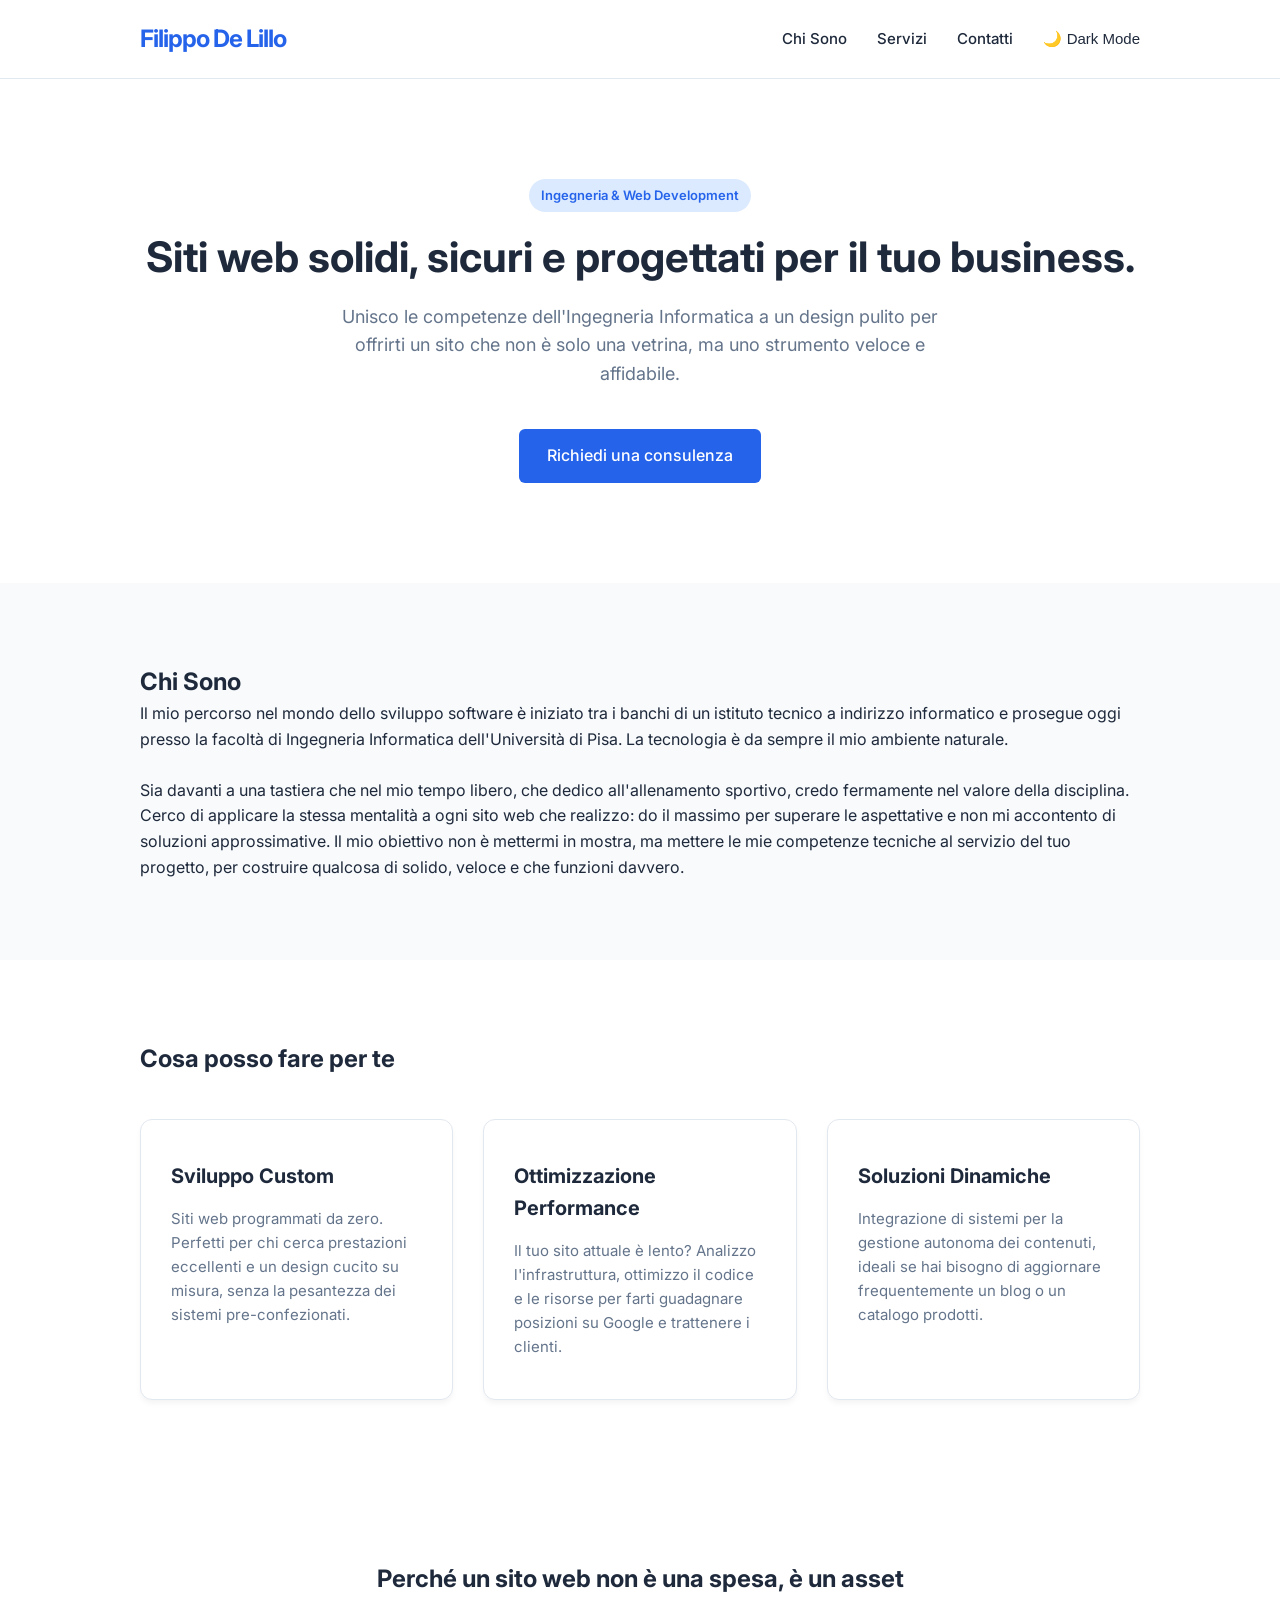
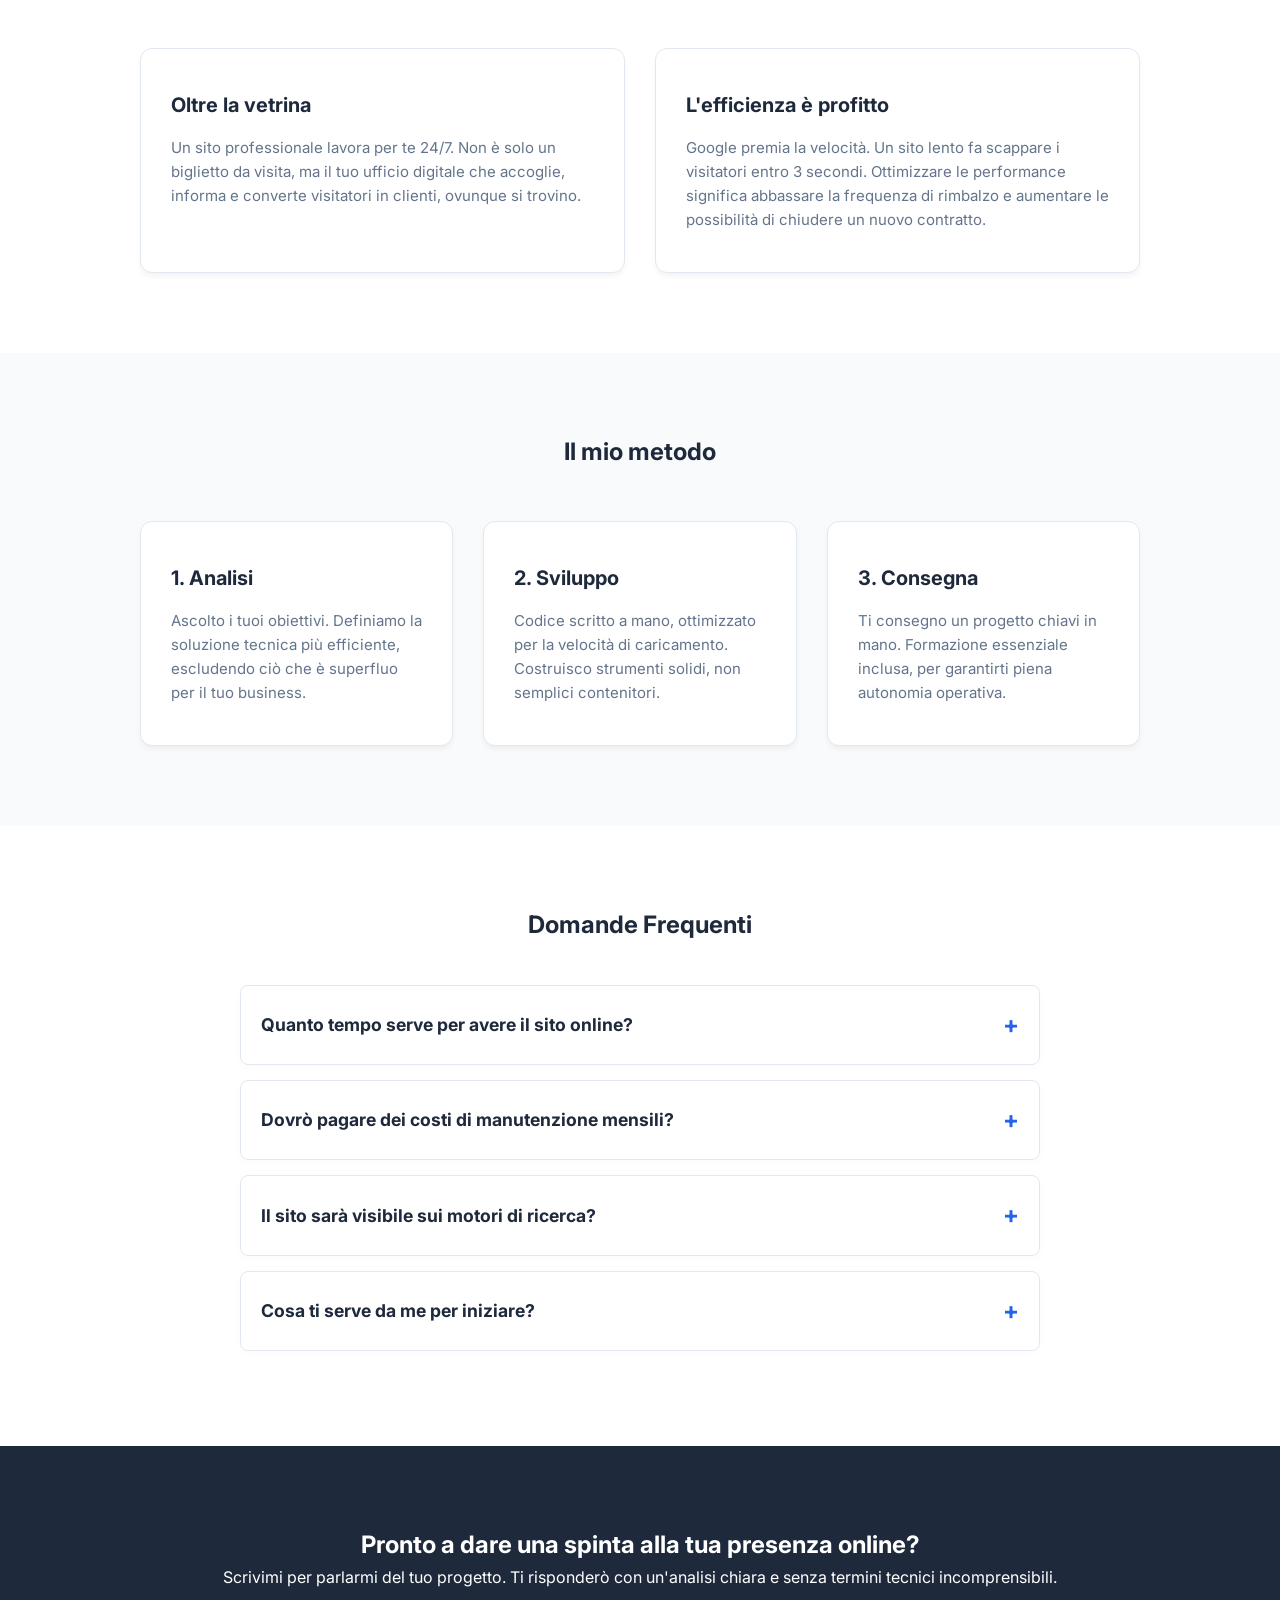
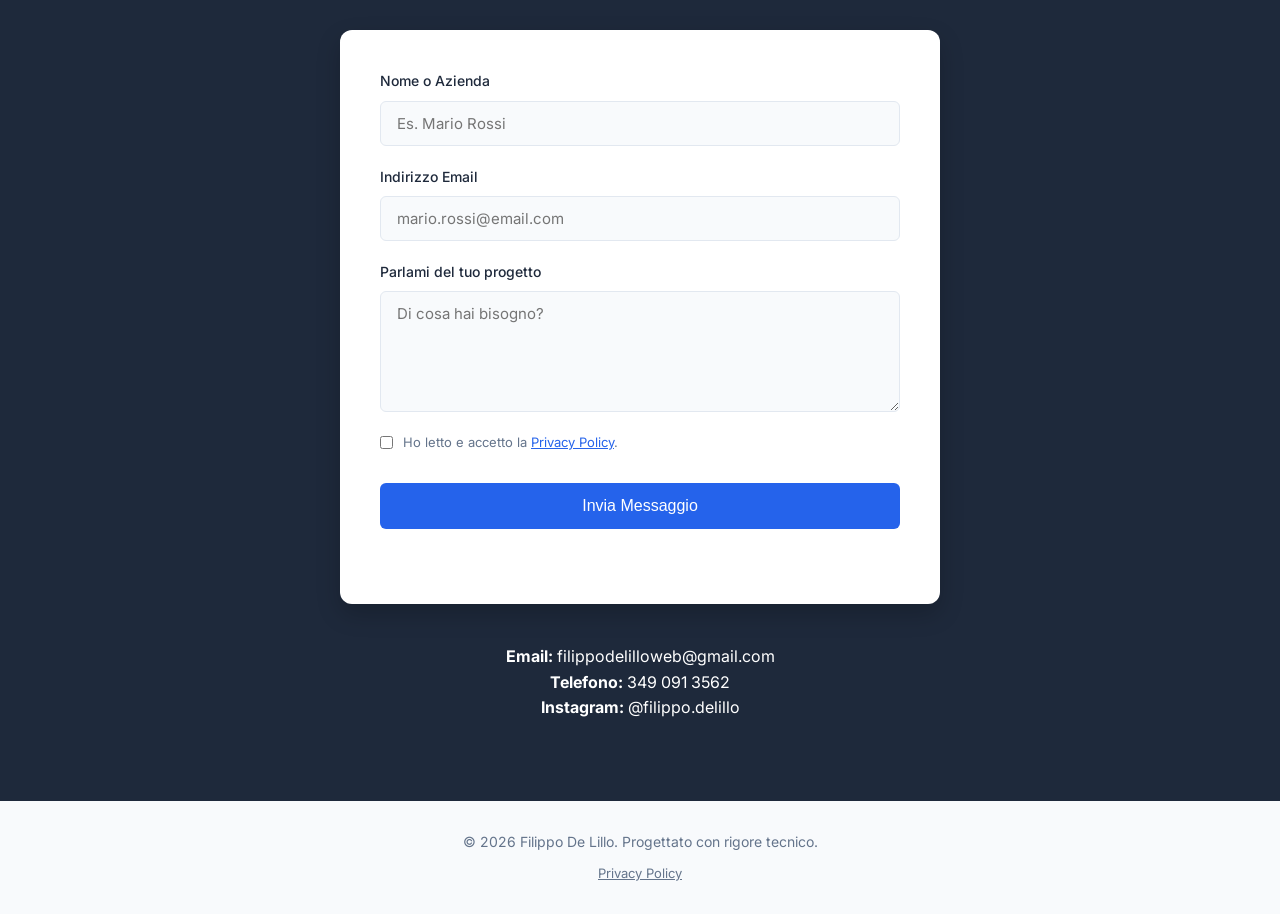
==== index.html @ 5b0af488 "Update index.html" ====
<!DOCTYPE html>
<html lang="it">
<head>
    <meta charset="UTF-8">
    <meta name="viewport" content="width=device-width, initial-scale=1.0">
    <title>Filippo De Lillo | Sviluppo Web e Ottimizzazione Performance</title>
    <meta name="description" content="Sviluppatore web freelance a Lucca. Realizzo siti web veloci, sicuri e su misura, unendo le competenze dell'Ingegneria Informatica a un design pulito.">
    <!-- Font pulito e moderno (Inter) -->
    <link href="https://fonts.googleapis.com/css2?family=Inter:wght@300;500;700&display=swap" rel="stylesheet">
    <link rel="stylesheet" href="style.css">
    <link rel="icon" type="image/png" href="favicon.png">
    <meta property="og:title" content="Filippo De Lillo | Sviluppatore Web">
    <meta property="og:description" content="Realizzazione di siti web performanti e su misura.">
    <meta property="og:type" content="website">
    <meta property="og:url" content="https://filippodelillo.it/">
    <meta property="og:image" content="https://filippodelillo.it/anteprima.jpg">
</head>
<body>

    <!-- Intestazione -->
    <header>
        <div class="container">
            <div class="logo">Filippo De Lillo</div>
            <nav>
                <ul>
                    <li><a href="#chi-sono">Chi Sono</a></li>
                    <li><a href="#servizi">Servizi</a></li>
                    <li><a href="#contatti">Contatti</a></li>
                    <li><button id="theme-toggle">🌙 Dark Mode</button></li>
                </ul>
            </nav>
        </div>
    </header>

    <!-- Sezione Hero -->
    <section id="hero">
        <div class="container text-center">
            <span class="badge">Ingegneria & Web Development</span>
            <h1>Siti web solidi, sicuri e progettati per il tuo business.</h1>
            <p>Unisco le competenze dell'Ingegneria Informatica a un design pulito per offrirti un sito che non è solo una vetrina, ma uno strumento veloce e affidabile.</p>
            <a href="#contatti" class="btn">Richiedi una consulenza</a>
        </div>
    </section>

    <!-- Chi Sono -->
    <section id="chi-sono" class="section-padding bg-light">
        <div class="container hidden-scroll">
            <h2>Chi Sono</h2>
            <p>Il mio percorso nel mondo dello sviluppo software è iniziato tra i banchi di un istituto tecnico a indirizzo informatico e prosegue oggi presso la facoltà di Ingegneria Informatica dell'Università di Pisa. La tecnologia è da sempre il mio ambiente naturale.</p>
            <br>
            <p>Sia davanti a una tastiera che nel mio tempo libero, che dedico all'allenamento sportivo, credo fermamente nel valore della disciplina. Cerco di applicare la stessa mentalità a ogni sito web che realizzo: do il massimo per superare le aspettative e non mi accontento di soluzioni approssimative. Il mio obiettivo non è mettermi in mostra, ma mettere le mie competenze tecniche al servizio del tuo progetto, per costruire qualcosa di solido, veloce e che funzioni davvero.</p>
        </div>
    </section>

    <!-- Servizi -->
    <section id="servizi" class="section-padding">
        <div class="container">
            <h2>Cosa posso fare per te</h2>
            <div class="services-grid">
                <div class="service-card hidden-scroll">
                    <h3>Sviluppo Custom</h3>
                    <p>Siti web programmati da zero. Perfetti per chi cerca prestazioni eccellenti e un design cucito su misura, senza la pesantezza dei sistemi pre-confezionati.</p>
                </div>
                <div class="service-card hidden-scroll">
                    <h3>Ottimizzazione Performance</h3>
                    <p>Il tuo sito attuale è lento? Analizzo l'infrastruttura, ottimizzo il codice e le risorse per farti guadagnare posizioni su Google e trattenere i clienti.</p>
                </div>
                <div class="service-card hidden-scroll">
                    <h3>Soluzioni Dinamiche</h3>
                    <p>Integrazione di sistemi per la gestione autonoma dei contenuti, ideali se hai bisogno di aggiornare frequentemente un blog o un catalogo prodotti.</p>
                </div>
            </div>
        </div>
    </section>
    
    <!-- Perche-->
     <section id="perche" class="section-padding">
    <div class="container">
        <h2 class="text-center" style="margin-bottom: 50px;">Perché un sito web non è una spesa, è un asset</h2>
        
        <div class="services-grid">
            <div class="service-card">
                <h3>Oltre la vetrina</h3>
                <p>Un sito professionale lavora per te 24/7. Non è solo un biglietto da visita, ma il tuo ufficio digitale che accoglie, informa e converte visitatori in clienti, ovunque si trovino.</p>
            </div>
            <div class="service-card">
                <h3>L'efficienza è profitto</h3>
                <p>Google premia la velocità. Un sito lento fa scappare i visitatori entro 3 secondi. Ottimizzare le performance significa abbassare la frequenza di rimbalzo e aumentare le possibilità di chiudere un nuovo contratto.</p>
            </div>
        </div>
    </div>
</section>
<!-- Metodo -->
<section id="metodo" class="section-padding bg-light">
    <div class="container">
        <h2 class="text-center" style="margin-bottom: 50px;">Il mio metodo</h2>
        <div class="services-grid">
            <div class="service-card">
                <h3>1. Analisi</h3>
                <p>Ascolto i tuoi obiettivi. Definiamo la soluzione tecnica più efficiente, escludendo ciò che è superfluo per il tuo business.</p>
            </div>
            <div class="service-card">
                <h3>2. Sviluppo</h3>
                <p>Codice scritto a mano, ottimizzato per la velocità di caricamento. Costruisco strumenti solidi, non semplici contenitori.</p>
            </div>
            <div class="service-card">
                <h3>3. Consegna</h3>
                <p>Ti consegno un progetto chiavi in mano. Formazione essenziale inclusa, per garantirti piena autonomia operativa.</p>
            </div>
        </div>
    </div>
</section>

<!-- Sezione FAQ -->
<section id="faq" class="section-padding">
    <div class="container hidden-scroll">
        <h2 class="text-center" style="margin-bottom: 40px;">Domande Frequenti</h2>
        <div class="faq-container">
            
            <details class="faq-item">
                <summary>Quanto tempo serve per avere il sito online?</summary>
                <p>Dipende dalla complessità del progetto. Per un sito professionale o un portfolio, solitamente servono dalle 2 alle 3 settimane. Il mio obiettivo è consegnare un prodotto ottimizzato e curato nei dettagli, senza affrettare i tempi a discapito della qualità.</p>
            </details>

            <details class="faq-item">
                <summary>Dovrò pagare dei costi di manutenzione mensili?</summary>
                <p>No. Sviluppando siti in puro codice senza piattaforme pesanti (come WordPress), il tuo sito non richiederà continui aggiornamenti di plugin per non "rompersi". I tuoi unici costi fissi saranno il dominio e lo spazio server (hosting), solitamente poche decine di euro all'anno.</p>
            </details>

            <details class="faq-item">
                <summary>Il sito sarà visibile sui motori di ricerca?</summary>
                <p>Assolutamente sì. Il codice pulito e i tempi di caricamento istantanei sono i fattori che Google premia di più. Consegno il sito con una struttura SEO-friendly già ottimizzata per facilitare l'indicizzazione.</p>
            </details>

            <details class="faq-item">
                <summary>Cosa ti serve da me per iniziare?</summary>
                <p>Basta una chiacchierata iniziale. Capiremo insieme i tuoi obiettivi, il tuo pubblico e i servizi che offri. Una volta decisi i testi e le immagini di base, mi occuperò io di tutta l'infrastruttura tecnica.</p>
            </details>

        </div>
    </div>
</section>

    <!-- Contatti -->
    <section id="contatti" class="section-padding bg-dark text-white">
        <div class="container">
            <div class="text-center">
                <h2>Pronto a dare una spinta alla tua presenza online?</h2>
                <p>Scrivimi per parlarmi del tuo progetto. Ti risponderò con un'analisi chiara e senza termini tecnici incomprensibili.</p>
            </div>

            <div class="form-container hidden-scroll">
                <form action="https://formspree.io/f/mpqgdwjz" method="POST" class="contact-form" id="contact-form">
                    
                    <div class="form-group">
                        <label for="nome">Nome o Azienda</label>
                        <input type="text" id="nome" name="nome" required placeholder="Es. Mario Rossi">
                    </div>

                    <div class="form-group">
                        <label for="email">Indirizzo Email</label>
                        <input type="email" id="email" name="email" required placeholder="mario.rossi@email.com">
                    </div>

                    <div class="form-group">
                        <label for="messaggio">Parlami del tuo progetto</label>
                        <textarea id="messaggio" name="messaggio" rows="5" required placeholder="Di cosa hai bisogno?"></textarea>
                    </div>

                    <div class="form-group checkbox-group">
                        <input type="checkbox" id="privacy" name="privacy" required>
                        <label for="privacy">
                            Ho letto e accetto la <a href="privacy.html" target="_blank">Privacy Policy</a>.
                        </label>
                    </div>

                    <button type="submit" class="btn btn-submit">Invia Messaggio</button>
                    <p id="form-status" style="text-align: center; margin-top: 15px; font-weight: 500;"></p>
                </form>
            </div>

            <div class="text-center" style="margin-top: 40px;">
                <p><strong>Email:</strong> <a href="mailto:filippodelilloweb@gmail.com">filippodelilloweb@gmail.com</a></p>
                <p><strong>Telefono:</strong> <a href="tel:+393490913562">349 091 3562</a></p>
                <p><strong>Instagram:</strong> <a href="https://instagram.com/filippo.delillo" target="_blank">@filippo.delillo</a></p>
            </div>
        </div>
    </section>

    

    <!-- Footer -->
    <footer>
        <div class="container text-center">
            <p>&copy; 2026 Filippo De Lillo. Progettato con rigore tecnico.</p>
            <p style="margin-top: 10px; font-size: 13px;">
                <a href="privacy.html" style="text-decoration: underline;">Privacy Policy</a>
            </p>
        </div>
    </footer>

    <script src="script.js"></script>
</body>
</html>
---- style.css ----
/* --- RESET E VARIABILI --- */
* {
    margin: 0;
    padding: 0;
    box-sizing: border-box;
}

:root {
    --primary: #2563eb; 
    --primary-dark: #1d4ed8;
    
    --text-dark: #1e293b;
    --text-light: #64748b;
    
    --bg-white: #ffffff;
    --bg-light: #f8fafc; 
    
    --border-color: #e2e8f0;
}

.dark-mode {
    --text-dark: #f8fafc; 
    --text-light: #94a3b8; 
    
    --bg-white: #0f172a; 
    --bg-light: #1e293b; 
    
    --border-color: #334155;
}

body {
    font-family: 'Inter', sans-serif;
    line-height: 1.6;
    color: var(--text-dark);
    background-color: var(--bg-white);
    transition: background-color 0.3s ease, color 0.3s ease;
}

header, .service-card, footer, section {
    transition: background-color 0.3s ease, border-color 0.3s ease, color 0.3s ease;
}

a { text-decoration: none; color: inherit; }
ul { list-style: none; }

.container {
    width: 90%;
    max-width: 1000px;
    margin: 0 auto;
}

.text-center { text-align: center; }
.section-padding { padding: 80px 0; }
.bg-light { background-color: var(--bg-light); }
.bg-dark { background-color: var(--text-dark); }
.text-white { color: var(--bg-white); }

/* --- HEADER --- */
header {
    background-color: var(--bg-white);
    border-bottom: 1px solid var(--border-color);
    padding: 20px 0;
    position: sticky;
    top: 0;
    z-index: 100;
}

header .container {
    display: flex;
    justify-content: space-between;
    align-items: center;
}

.logo {
    font-size: 24px;
    font-weight: 700;
    color: var(--primary);
    letter-spacing: -1px;
}

nav ul { display: flex; }
nav ul li { margin-left: 30px; }
nav ul li a {
    font-size: 15px;
    font-weight: 500;
    transition: color 0.2s;
}
nav ul li a:hover { color: var(--primary); }

#theme-toggle {
    background: none;
    border: none;
    cursor: pointer;
    font-size: 15px;
    font-weight: 500;
    color: var(--text-dark);
}

/* --- HERO --- */
#hero {
    padding: 100px 0;
}

.badge {
    display: inline-block;
    background-color: #dbeafe;
    color: var(--primary);
    padding: 6px 12px;
    border-radius: 20px;
    font-size: 13px;
    font-weight: 600;
    margin-bottom: 20px;
}

/* Gestisce sia h1 (nuovo) che h2 (vecchio) */
#hero h1, #hero h2 {
    font-size: 42px;
    font-weight: 700;
    line-height: 1.2;
    margin-bottom: 20px;
}

#hero p {
    font-size: 18px;
    color: var(--text-light);
    max-width: 650px;
    margin: 0 auto 40px auto;
}

.btn {
    display: inline-block;
    background-color: var(--primary);
    color: var(--bg-white);
    padding: 14px 28px;
    border-radius: 6px;
    font-weight: 500;
    transition: background 0.2s;
    border: none;
    cursor: pointer;
}

.btn:hover { background-color: var(--primary-dark); }

.btn-outline {
    background-color: transparent;
    border: 2px solid var(--bg-white);
    margin-top: 20px;
}
.btn-outline:hover {
    background-color: var(--bg-white);
    color: var(--text-dark);
}

/* --- SERVIZI --- */
.services-grid {
    display: flex;
    gap: 30px;
    margin-top: 40px;
}

.service-card {
    background: var(--bg-white);
    padding: 40px 30px;
    border-radius: 12px;
    border: 1px solid var(--border-color);
    box-shadow: 0 4px 6px -1px rgba(0, 0, 0, 0.05);
    flex: 1;
    transition: transform 0.2s, box-shadow 0.2s;
}

.service-card:hover {
    transform: translateY(-5px);
    box-shadow: 0 10px 15px -3px rgba(0, 0, 0, 0.1);
}

.service-card h3 {
    color: var(--text-dark);
    margin-bottom: 15px;
    font-size: 20px;
}

.service-card p {
    color: var(--text-light);
    font-size: 15px;
}

/* --- MODULO DI CONTATTO --- */
.form-container {
    max-width: 600px;
    margin: 40px auto 0 auto;
    background-color: var(--bg-white);
    padding: 40px;
    border-radius: 12px;
    box-shadow: 0 10px 25px rgba(0, 0, 0, 0.2); 
}

.contact-form {
    display: flex;
    flex-direction: column;
    gap: 20px;
}

.form-group {
    display: flex;
    flex-direction: column;
    text-align: left;
}

.form-group label {
    color: var(--text-dark);
    font-size: 14px;
    font-weight: 500;
    margin-bottom: 8px;
}

.form-group input,
.form-group textarea {
    width: 100%;
    padding: 12px 16px;
    border: 1px solid var(--border-color);
    border-radius: 6px;
    background-color: var(--bg-light);
    color: var(--text-dark);
    font-family: inherit;
    font-size: 15px;
    transition: border-color 0.2s, outline 0.2s, background-color 0.3s;
}

.form-group input:focus,
.form-group textarea:focus {
    border-color: var(--primary);
    outline: 2px solid rgba(37, 99, 235, 0.2);
}

.checkbox-group {
    flex-direction: row;
    align-items: center;
    gap: 10px;
}

.checkbox-group input[type="checkbox"] {
    width: auto;
    cursor: pointer;
}

.checkbox-group label {
    margin-bottom: 0;
    color: var(--text-light);
    font-size: 13px;
    font-weight: 400;
}

.checkbox-group a {
    color: var(--primary);
    text-decoration: underline;
}

.btn-submit {
    width: 100%;
    cursor: pointer;
    border: none;
    font-size: 16px;
    margin-top: 10px;
}

/* --- FOOTER --- */
footer {
    padding: 30px 0;
    font-size: 14px;
    color: var(--text-light);
    background-color: var(--bg-light);
}

/* --- FAQ --- */
.faq-container {
    max-width: 800px;
    margin: 0 auto;
}

.faq-item {
    background-color: var(--bg-white);
    border: 1px solid var(--border-color);
    border-radius: 8px;
    margin-bottom: 15px;
    padding: 20px;
    box-shadow: 0 2px 8px rgba(0,0,0,0.02);
    transition: box-shadow 0.3s ease, background-color 0.3s ease, border-color 0.3s ease;
}

.faq-item:hover {
    box-shadow: 0 4px 12px rgba(0,0,0,0.06);
}

.faq-item summary {
    font-size: 1.1rem;
    font-weight: bold;
    color: var(--text-dark);
    cursor: pointer;
    list-style: none; 
    display: flex;
    justify-content: space-between;
    align-items: center;
}

.faq-item summary::-webkit-details-marker {
    display: none;
}

.faq-item summary::after {
    content: "+";
    font-size: 1.5rem;
    color: var(--primary); 
    transition: transform 0.3s ease;
}

.faq-item[open] summary::after {
    transform: rotate(45deg);
}

.faq-item p {
    margin-top: 15px;
    margin-bottom: 0;
    color: var(--text-light);
    line-height: 1.6;
}

/* --- ANIMAZIONI ALLO SCORRIMENTO --- */
.hidden-scroll {
    opacity: 0;
    transform: translateY(40px);
    transition: opacity 0.6s ease-out, transform 0.6s ease-out;
}

.show-scroll {
    opacity: 1;
    transform: translateY(0);
}
 
.service-card:nth-child(2) { transition-delay: 0.15s; }
.service-card:nth-child(3) { transition-delay: 0.3s; }

/* --- RESPONSIVE --- */
@media (max-width: 768px) {
    /* Layout Generale */
    header .container, .services-grid {
        flex-direction: column;
    }
    nav ul { margin-top: 20px; }
    nav ul li { margin: 0 15px; }

    /* Fix Modulo Contatto per Smartphone */
    .form-container {
        padding: 25px 15px; 
        margin-top: 25px;
    }
    .form-group input,
    .form-group textarea {
        padding: 10px 12px;
        font-size: 14px;
    }
    .checkbox-group {
        align-items: flex-start; 
    }
    .checkbox-group input[type="checkbox"] {
        margin-top: 4px; 
    }
    .checkbox-group label {
        font-size: 12px; 
    }
}
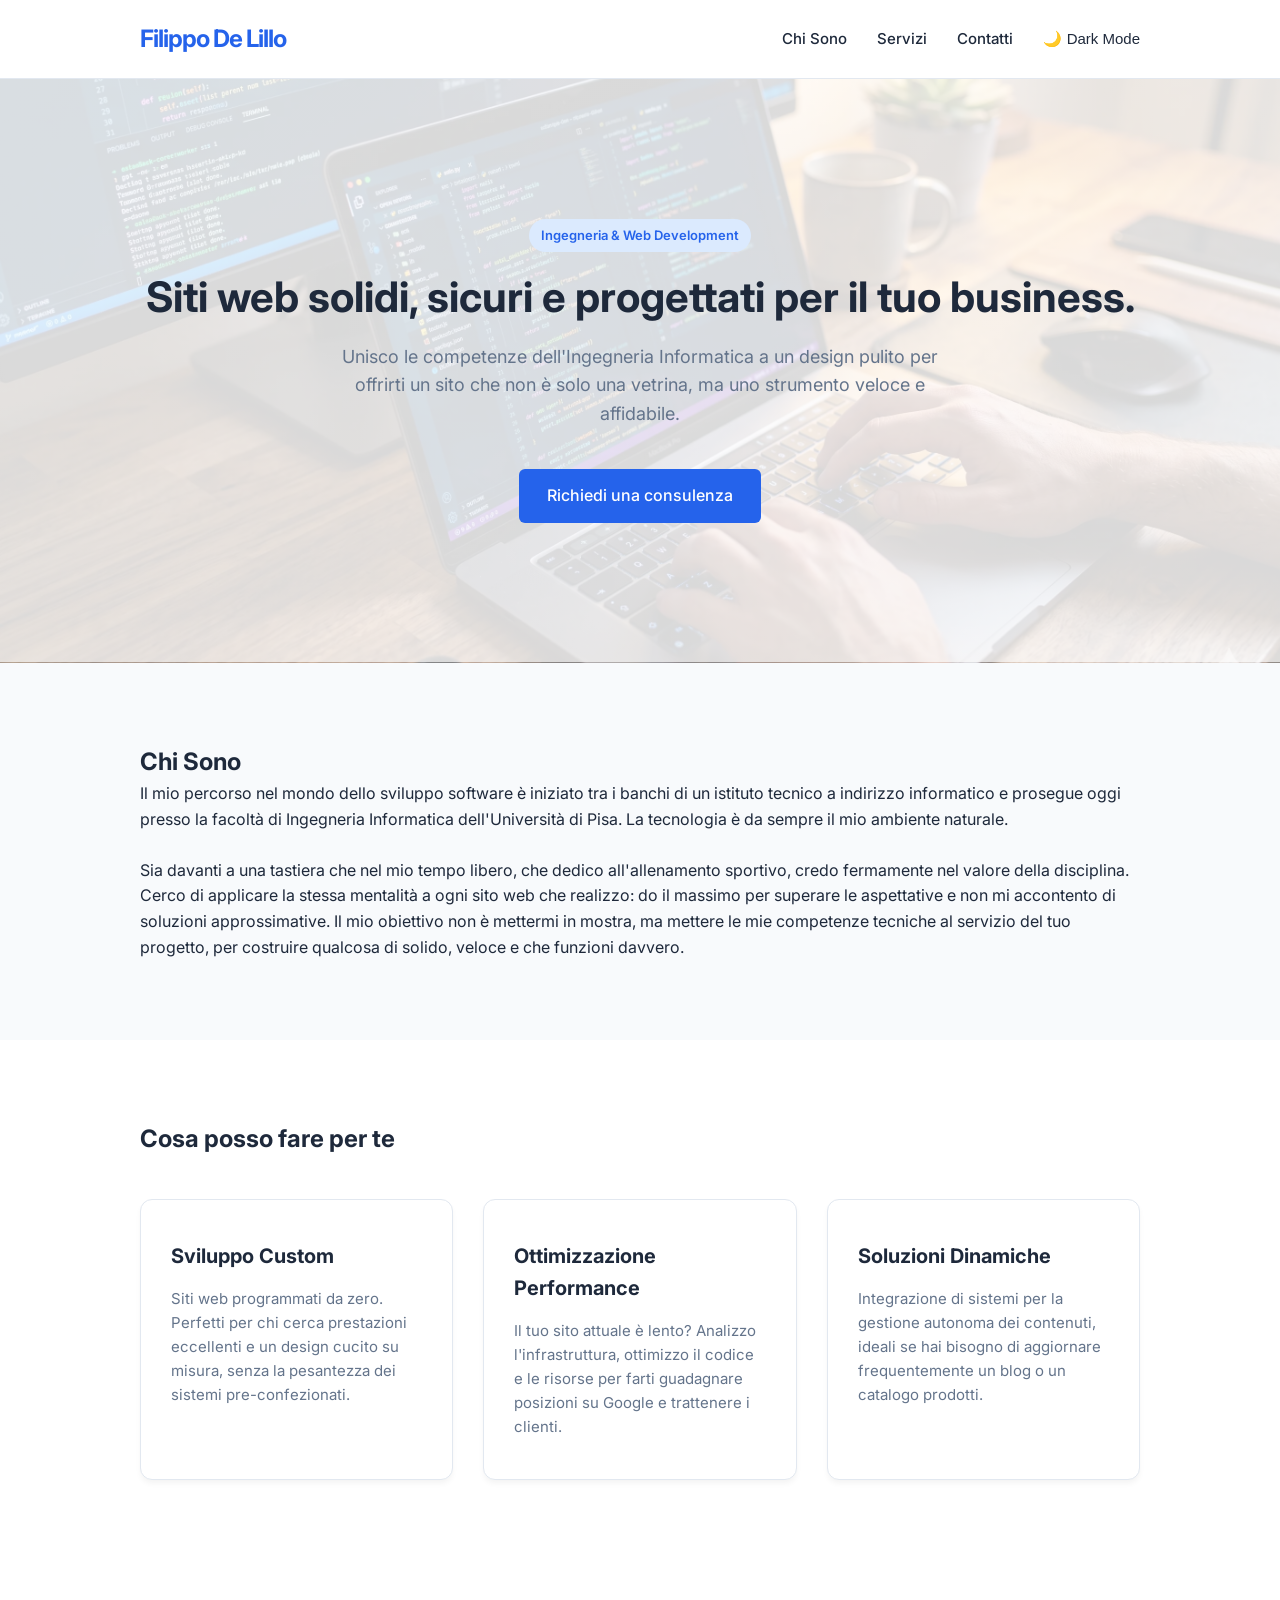
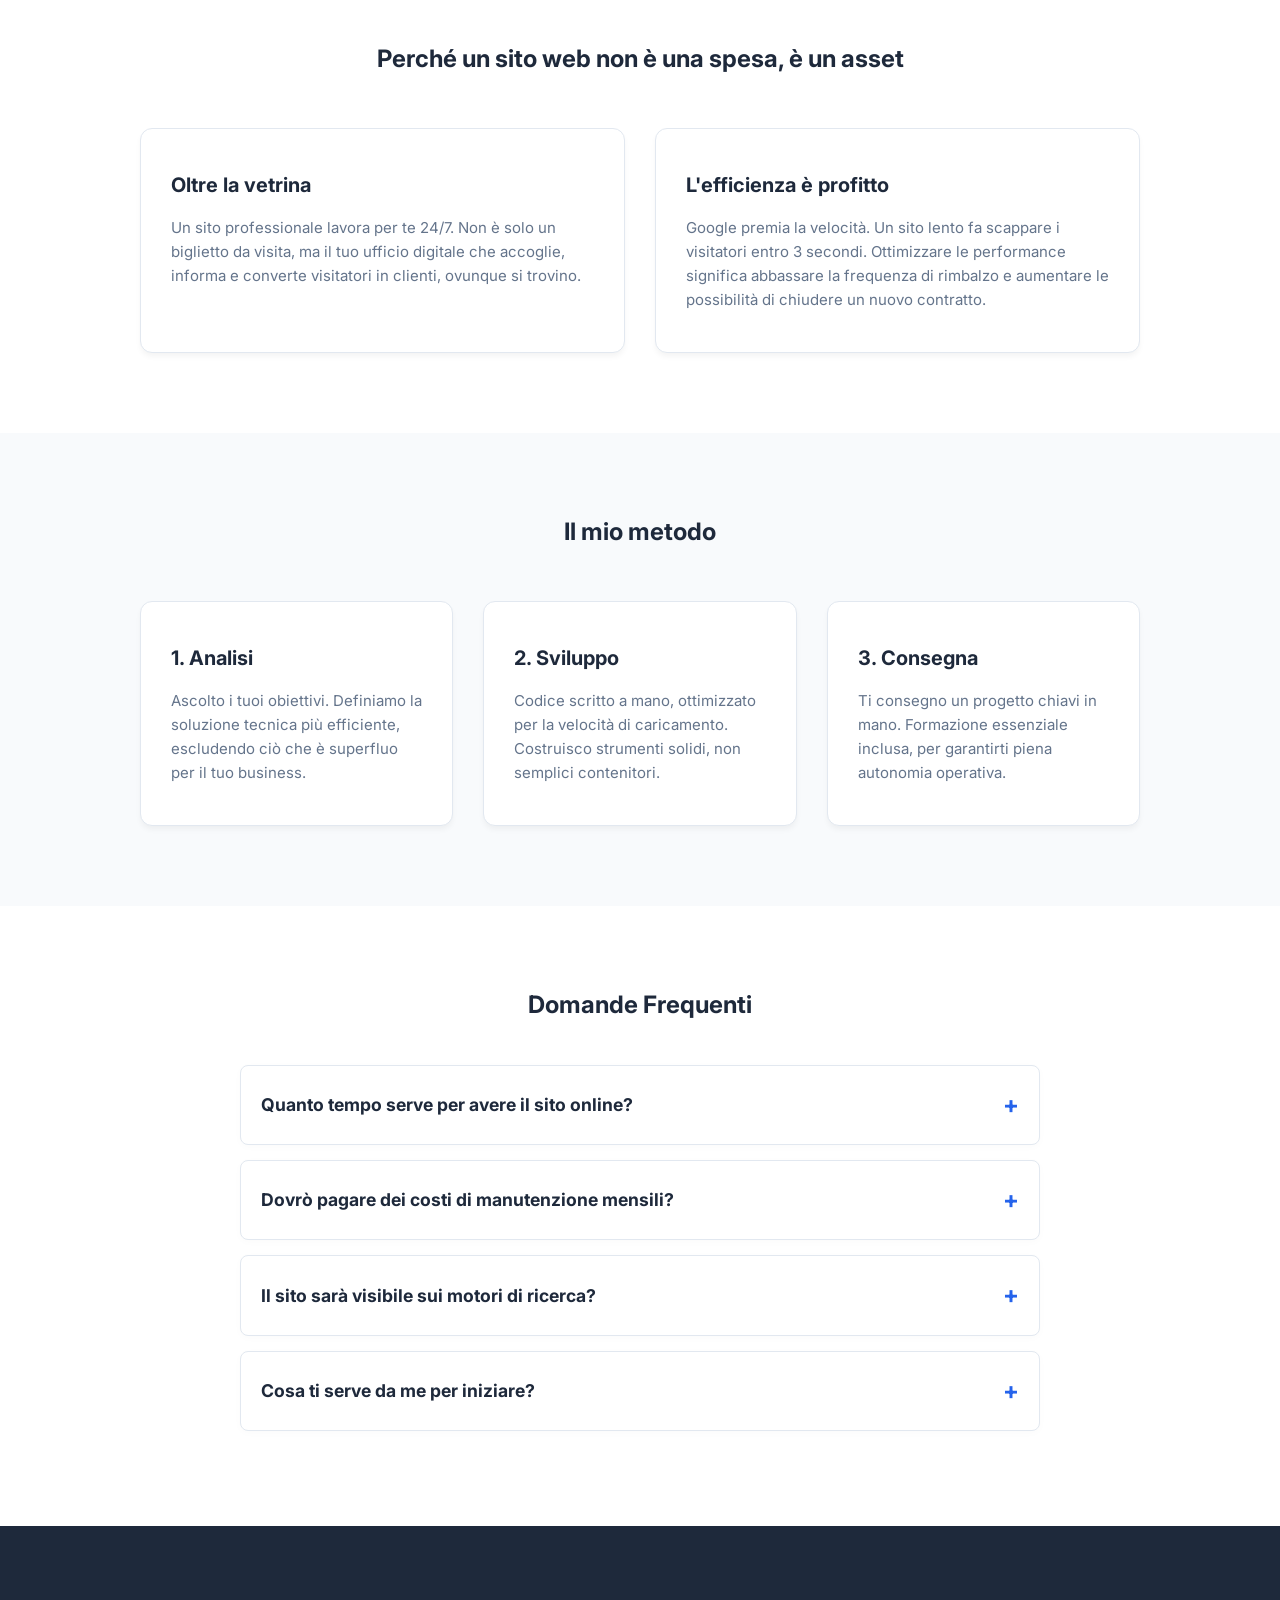
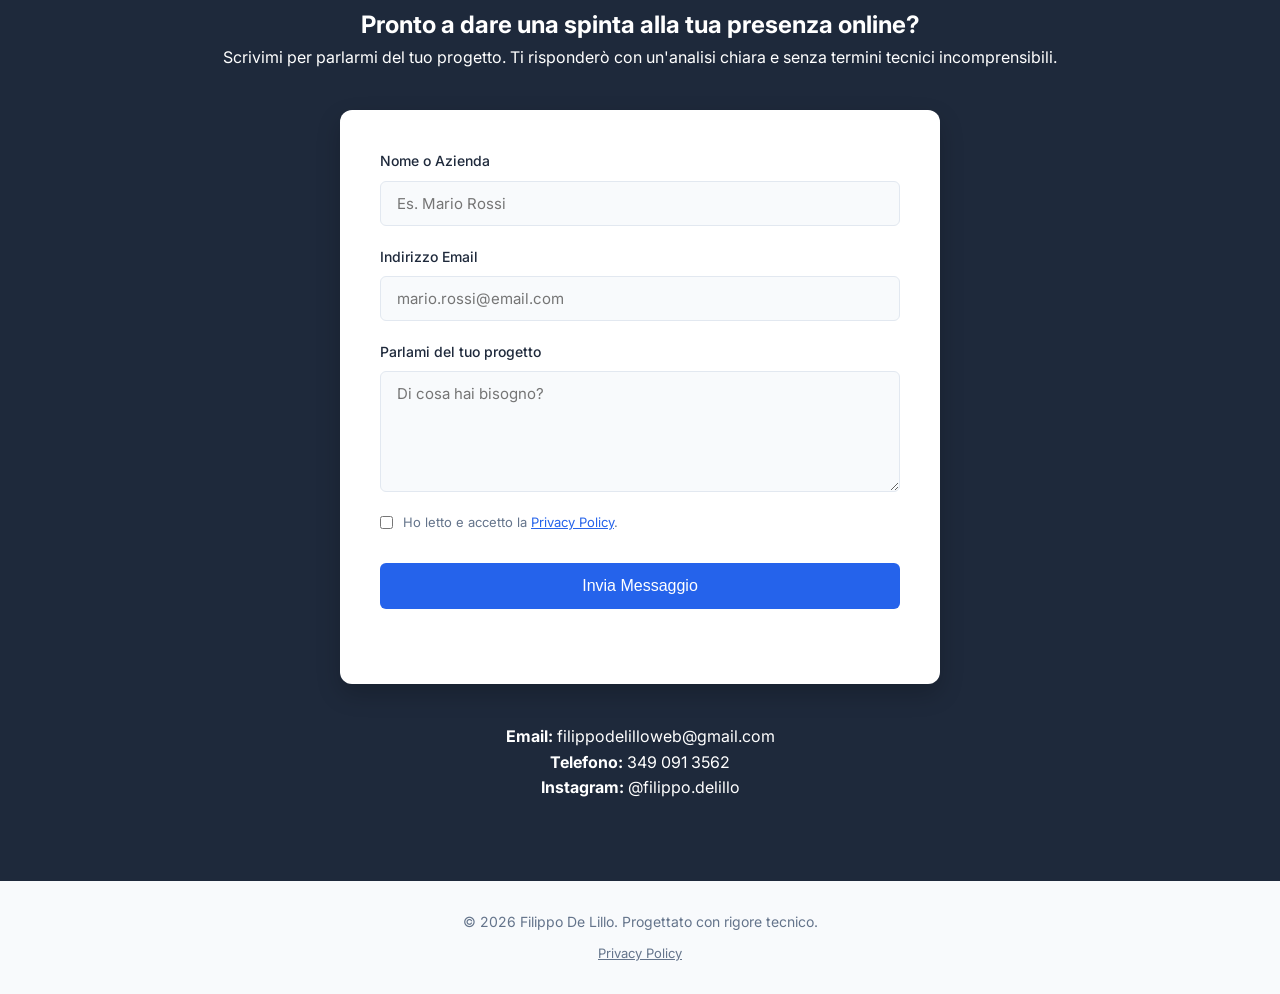
==== commit 5319da0a: "Add files via upload" ====
--- a/index.html
+++ b/index.html
@@ -5,7 +5,7 @@
     <meta name="viewport" content="width=device-width, initial-scale=1.0">
     <title>Filippo De Lillo | Sviluppo Web e Ottimizzazione Performance</title>
     <meta name="description" content="Sviluppatore web freelance a Lucca. Realizzo siti web veloci, sicuri e su misura, unendo le competenze dell'Ingegneria Informatica a un design pulito.">
-    <!-- Font pulito e moderno (Inter) -->
+    <!-- Font (Inter) -->
     <link href="https://fonts.googleapis.com/css2?family=Inter:wght@300;500;700&display=swap" rel="stylesheet">
     <link rel="stylesheet" href="style.css">
     <link rel="icon" type="image/png" href="favicon.png">
@@ -200,5 +200,9 @@
     </footer>
 
     <script src="script.js"></script>
+
+    <!-- Cloudflare Web Analytics -->
+     <script defer src='https://static.cloudflareinsights.com/beacon.min.js' data-cf-beacon='{"token": "2273468af0ad4e859ba8ec145fa02609"}'></script>
+     <!-- End Cloudflare Web Analytics -->
 </body>
-</html>
+</html>
--- a/style.css
+++ b/style.css
@@ -16,6 +16,8 @@
     --bg-light: #f8fafc; 
     
     --border-color: #e2e8f0;
+
+    --hero-overlay: 255, 255, 255;
 }
 
 .dark-mode {
@@ -26,6 +28,8 @@
     --bg-light: #1e293b; 
     
     --border-color: #334155;
+
+    --hero-overlay: 15,23,42;
 }
 
 body {
@@ -98,7 +102,19 @@
 
 /* --- HERO --- */
 #hero {
-    padding: 100px 0;
+    padding: 140px 0; 
+    
+    background: linear-gradient(
+        rgba(var(--hero-overlay), 0.85), 
+        rgba(var(--hero-overlay), 0.85)
+    ),
+    url('sfondo-hero.webp'); 
+    
+    background-size: cover;
+    background-position: center;
+    background-repeat: no-repeat;
+    
+    transition: background 0.3s ease; 
 }
 
 .badge {
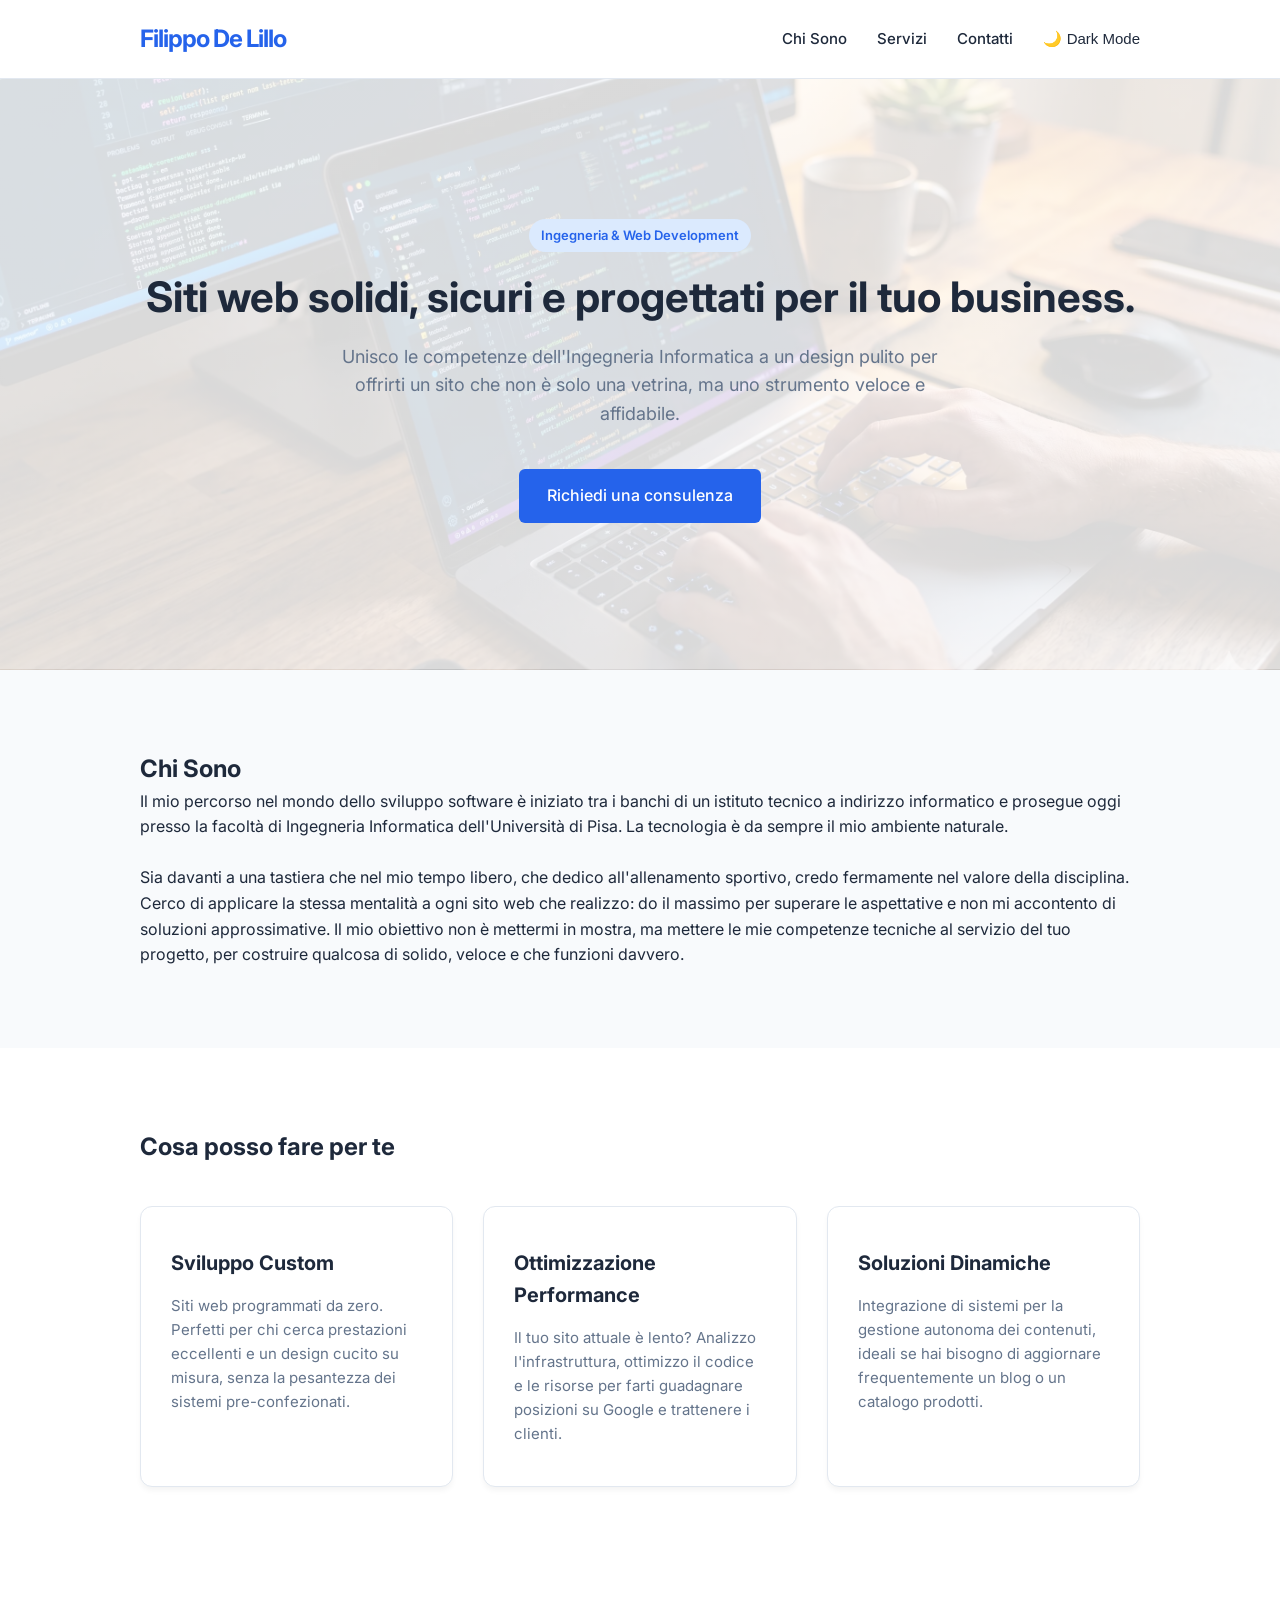
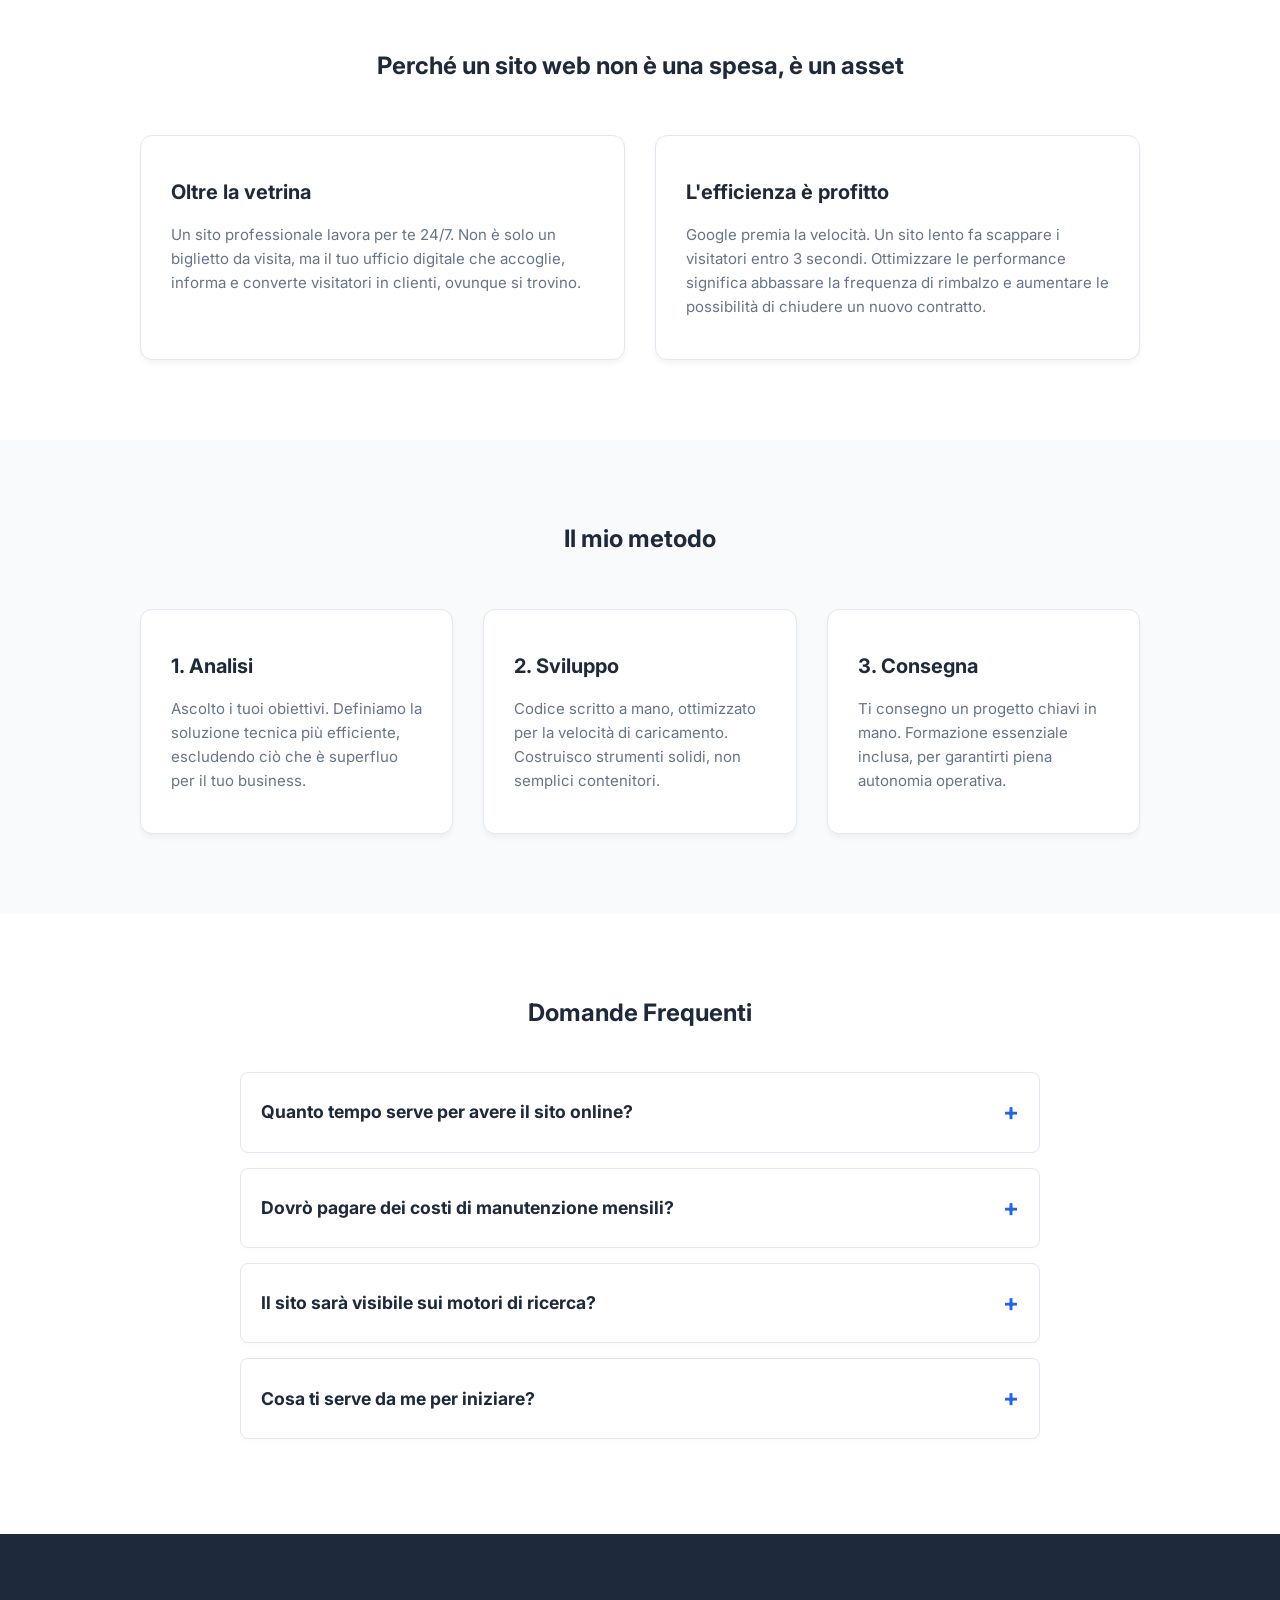
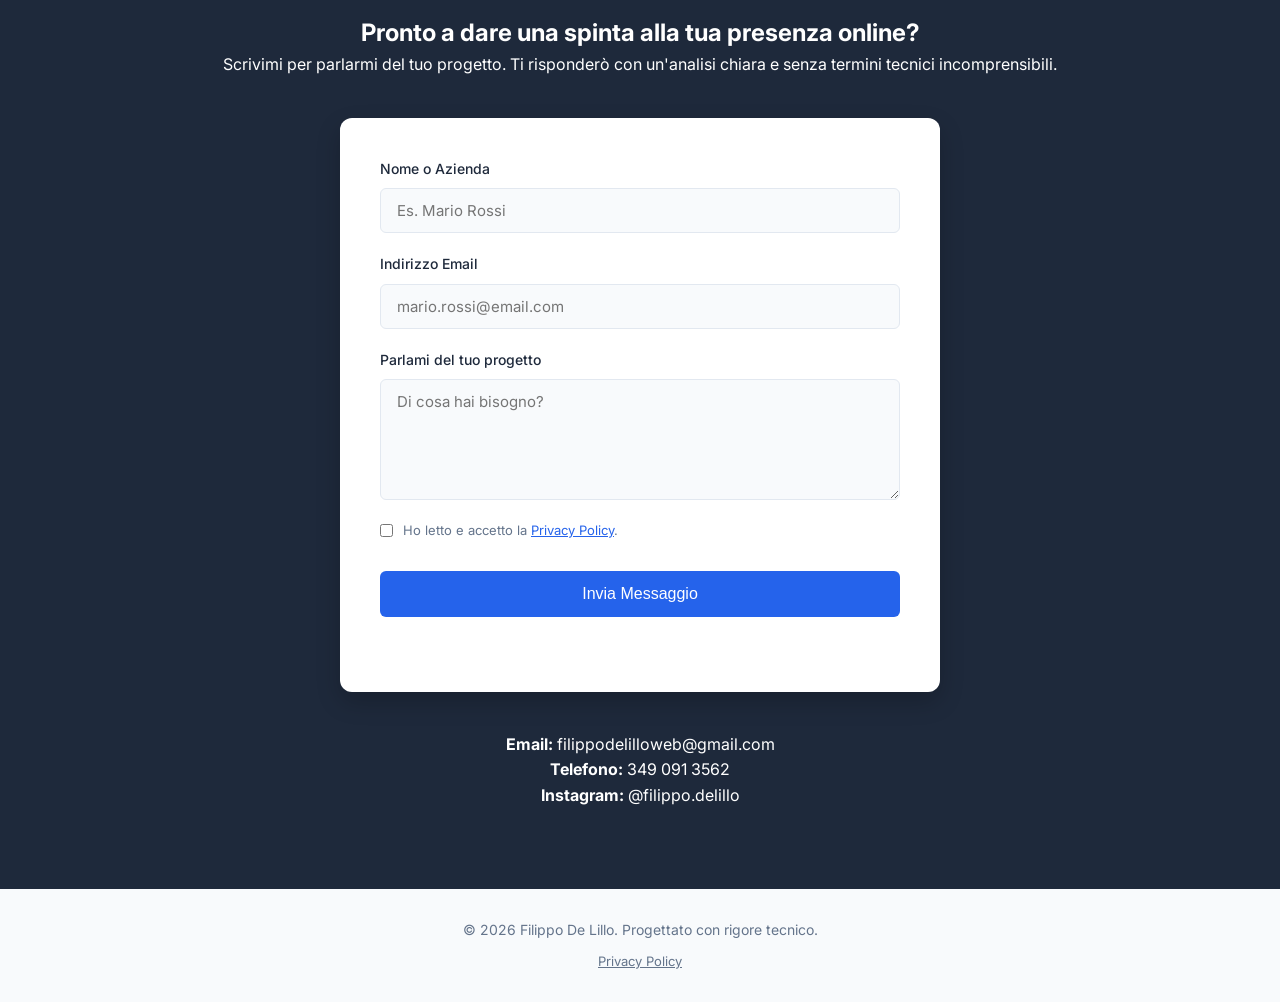
==== commit 88f6cc6f: "Add files via upload" ====
--- a/index.html
+++ b/index.html
@@ -14,13 +14,35 @@
     <meta property="og:type" content="website">
     <meta property="og:url" content="https://filippodelillo.it/">
     <meta property="og:image" content="https://filippodelillo.it/anteprima.jpg">
+
+<!-- Canonical URL -->
+<link rel="canonical" href="https://filippodelillo.it/">
+
+<!-- Dati Strutturati Schema.org -->
+<script type="application/ld+json">
+{
+  "@context": "https://schema.org",
+  "@type": "ProfessionalService",
+  "name": "Filippo De Lillo",
+  "url": "https://filippodelillo.it/",
+  "description": "Sviluppatore web freelance a Lucca. Realizzo siti web veloci, sicuri e su misura.",
+  "address": {
+    "@type": "55100",
+    "addressLocality": "Lucca",
+    "addressRegion": "Toscana",
+    "addressCountry": "IT"
+  }
+}
+</script>
+
+    
 </head>
 <body>
 
     <!-- Intestazione -->
     <header>
         <div class="container">
-            <div class="logo">Filippo De Lillo</div>
+            <a href="#" class="logo" aria-label="Torna in cima alla pagina">Filippo De Lillo</a>
             <nav>
                 <ul>
                     <li><a href="#chi-sono">Chi Sono</a></li>
@@ -31,7 +53,7 @@
             </nav>
         </div>
     </header>
-
+<main>
     <!-- Sezione Hero -->
     <section id="hero">
         <div class="container text-center">
@@ -186,7 +208,7 @@
             </div>
         </div>
     </section>
-
+</main>
     
 
     <!-- Footer -->
--- a/style.css
+++ b/style.css
@@ -1,3 +1,8 @@
+html{
+    scroll-behavior: smooth;
+    scroll-padding-top: 80px;
+}
+
 /* --- RESET E VARIABILI --- */
 * {
     margin: 0;
@@ -126,6 +131,14 @@
     font-size: 13px;
     font-weight: 600;
     margin-bottom: 20px;
+
+    animation: float 4s ease-in-out infinite;
+}
+
+@keyframes float {
+    0% { transform: translateY(0px); }
+    50% { transform: translateY(-6px); } 
+    100% { transform: translateY(0px); }
 }
 
 /* Gestisce sia h1 (nuovo) che h2 (vecchio) */
@@ -153,6 +166,33 @@
     transition: background 0.2s;
     border: none;
     cursor: pointer;
+    
+    position: relative;
+    overflow: hidden;
+}
+
+.btn::after {
+    content: '';
+    position: absolute;
+    top: 0;
+    left: -50%;
+    width: 20%;
+    height: 100%;
+    background: linear-gradient(
+        to right, 
+        rgba(255, 255, 255, 0) 0%, 
+        rgba(255, 255, 255, 0.4) 50%, 
+        rgba(255, 255, 255, 0) 100__
+    );
+    transform: skewX(-25deg);
+}
+
+.btn:hover::after {
+    animation: shine 0.8s ease-in-out;
+}
+
+@keyframes shine {
+    100% { left: 125%; }
 }
 
 .btn:hover { background-color: var(--primary-dark); }
@@ -181,12 +221,16 @@
     border: 1px solid var(--border-color);
     box-shadow: 0 4px 6px -1px rgba(0, 0, 0, 0.05);
     flex: 1;
-    transition: transform 0.2s, box-shadow 0.2s;
+    
+    transition: transform 0.4s cubic-bezier(0.16, 1, 0.3, 1), 
+                box-shadow 0.4s cubic-bezier(0.16, 1, 0.3, 1), 
+                border-color 0.3s ease;
 }
 
 .service-card:hover {
-    transform: translateY(-5px);
-    box-shadow: 0 10px 15px -3px rgba(0, 0, 0, 0.1);
+    transform: translateY(-8px);  
+    box-shadow: 0 12px 20px -3px rgba(0, 0, 0, 0.08);
+    border-color: var(--primary);  
 }
 
 .service-card h3 {
@@ -383,4 +427,54 @@
     .checkbox-group label {
         font-size: 12px; 
     }
+}
+
+::-webkit-scrollbar {
+    width: 10px;
+}
+
+::-webkit-scrollbar-track {
+    background: var(--bg-light);
+}
+
+::-webkit-scrollbar-thumb {
+    background: var(--text-light);
+    border-radius: 10px;
+    border: 2px solid var(--bg-light);
+}
+
+::-webkit-scrollbar-thumb:hover {
+    background: var(--primary);
+}
+
+a:focus-visible, 
+button:focus-visible, 
+input:focus-visible, 
+textarea:focus-visible {
+    outline: 3px solid var(--primary);
+    outline-offset: 3px;
+}
+
+/* --- ANIMAZIONI DEL MODULO DI CONTATTO --- */
+
+/* Effetto shake per segnalare un errore */
+@keyframes shake {
+    0%, 100% { transform: translateX(0); }
+    20%, 60% { transform: translateX(-6px); }
+    40%, 80% { transform: translateX(6px); }
+}
+
+.shake {
+    animation: shake 0.4s ease-in-out;
+}
+
+@keyframes fadeIn {
+    from {
+        opacity: 0;
+        transform: translateY(10px);
+    }
+    to {
+        opacity: 1;
+        transform: translateY(0);
+    }
 }
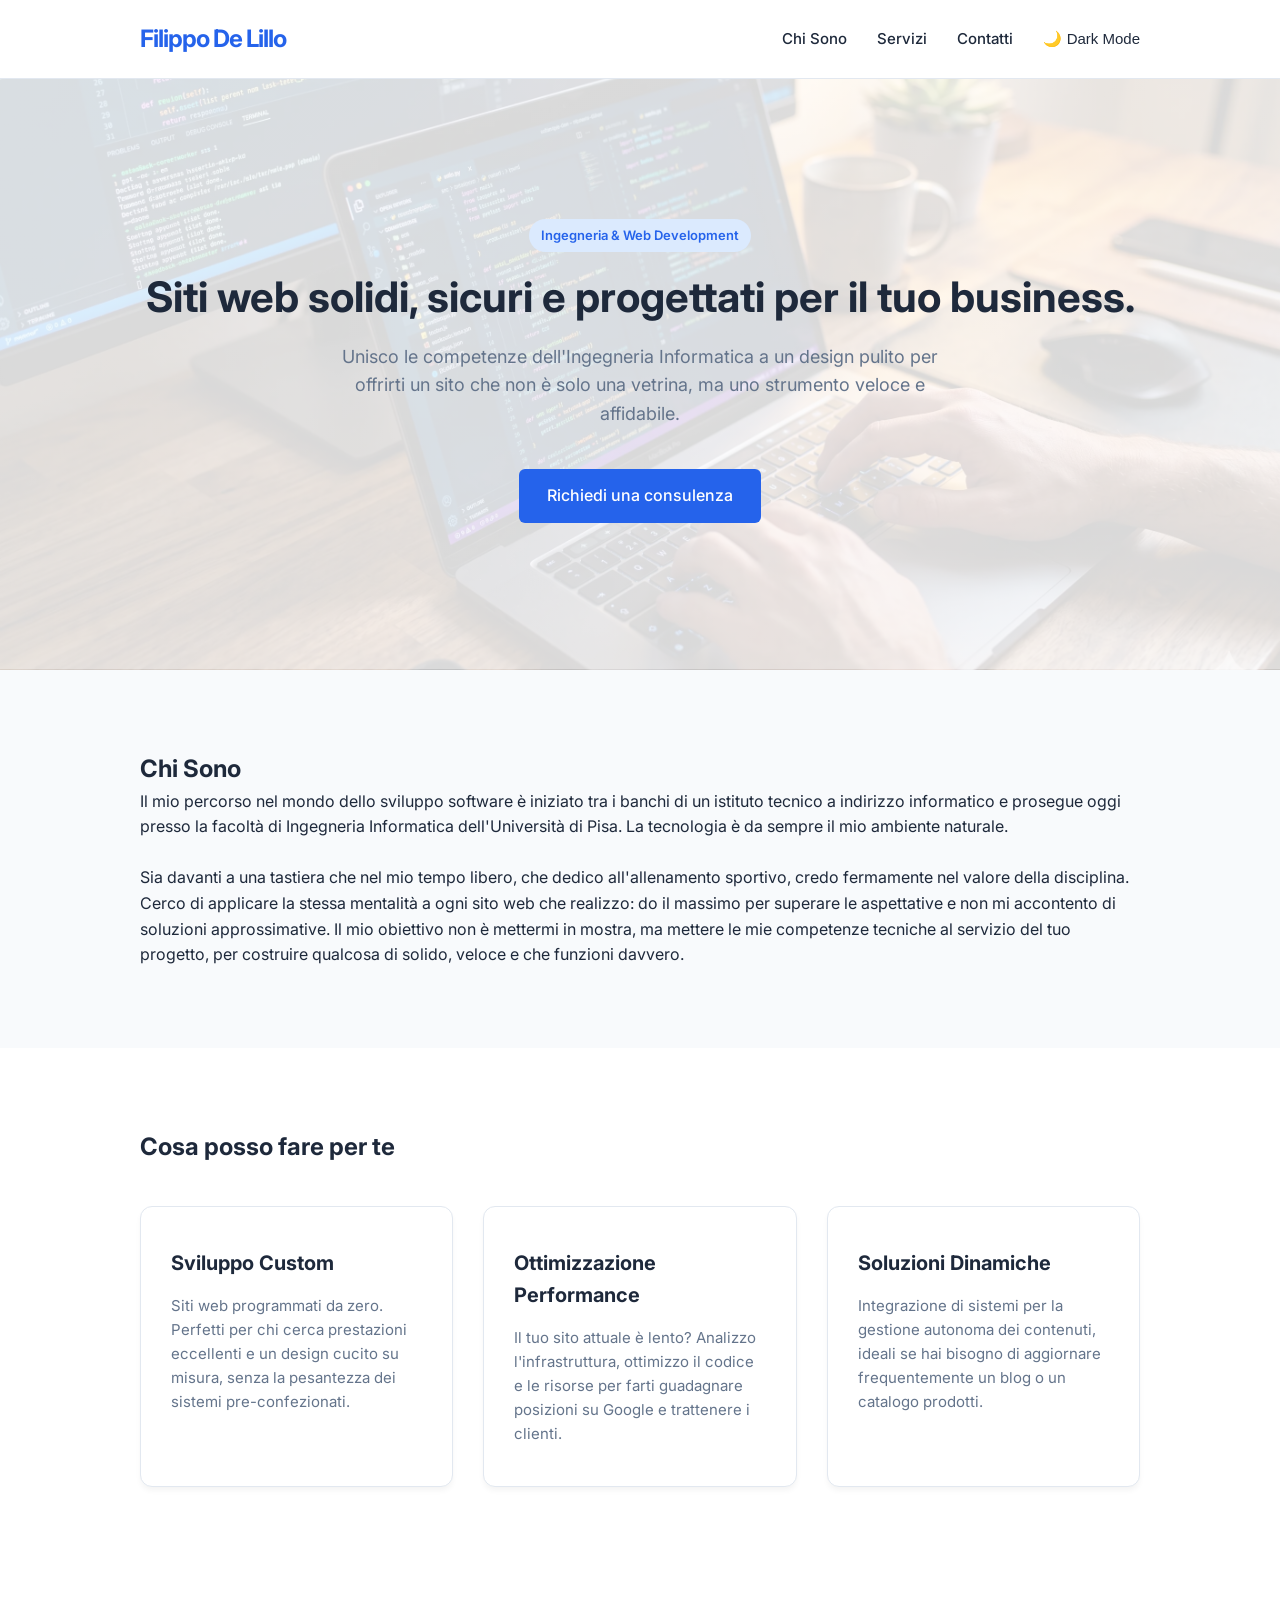
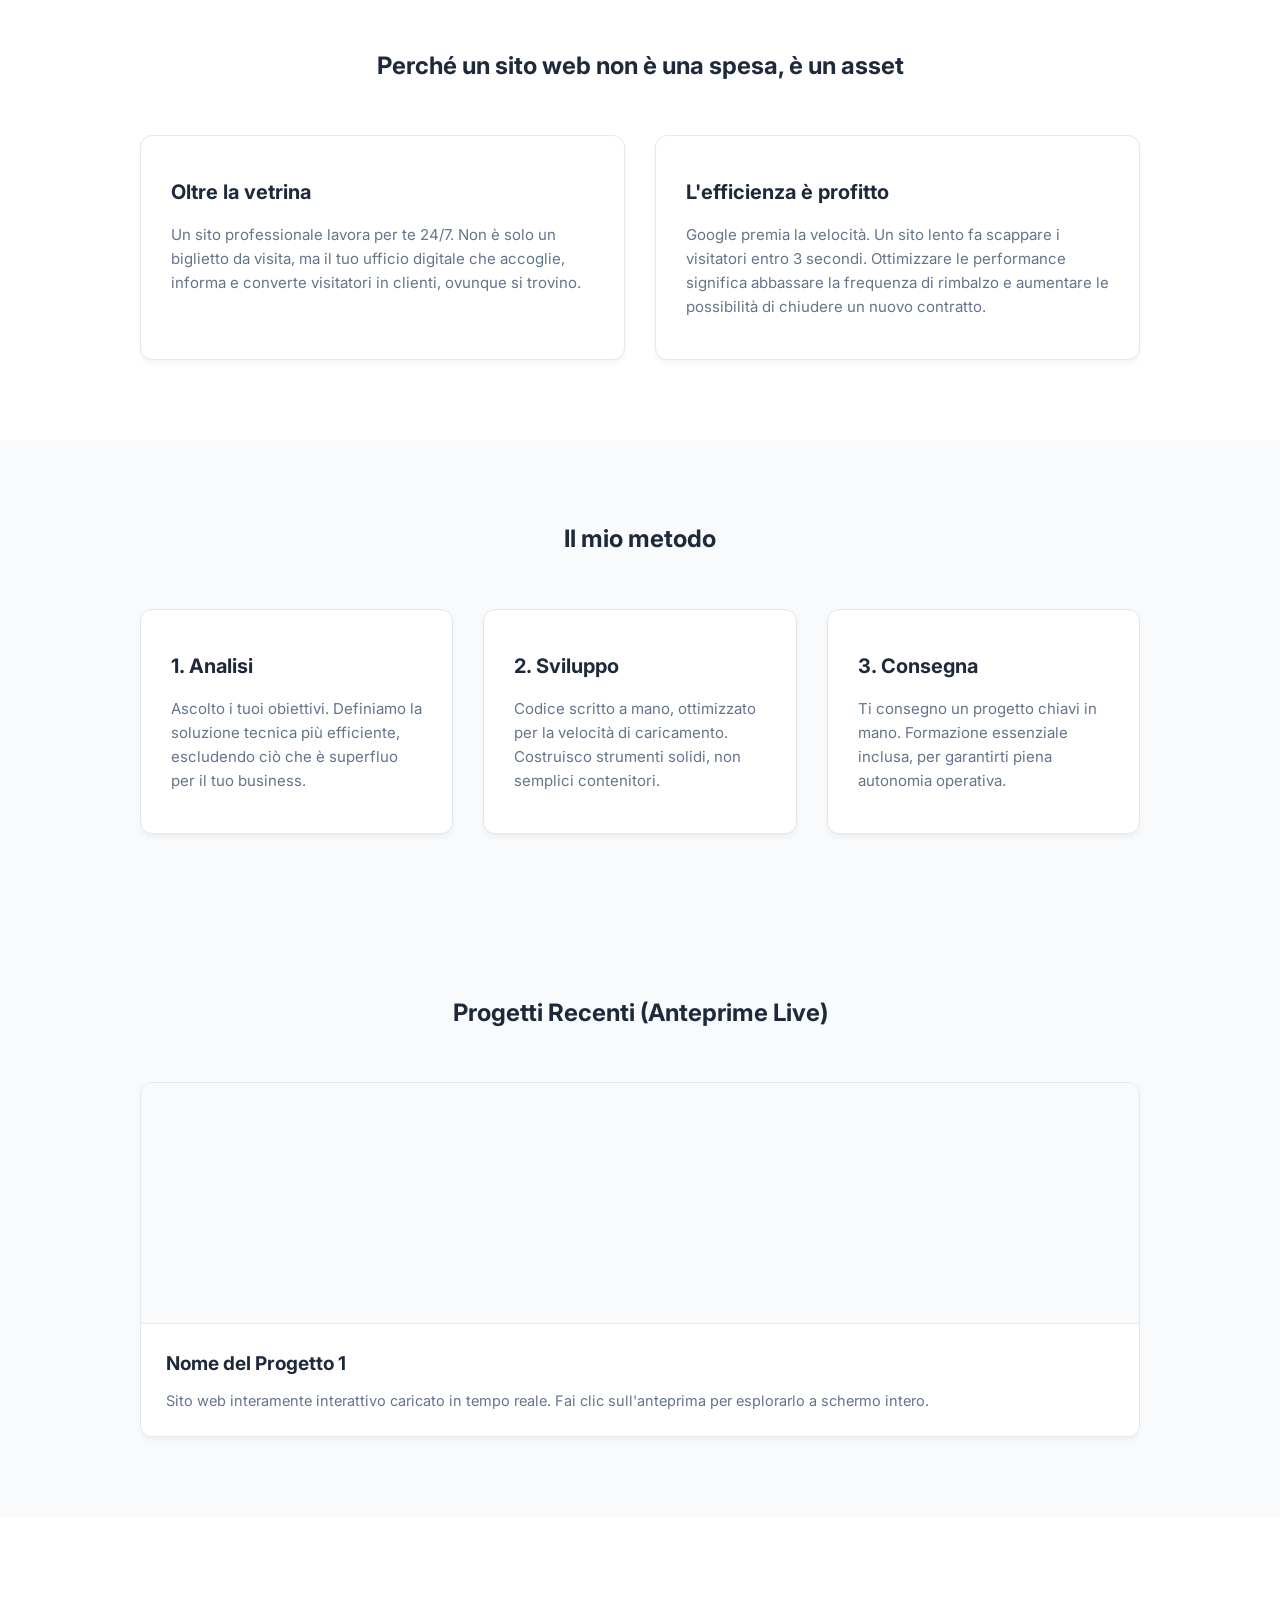
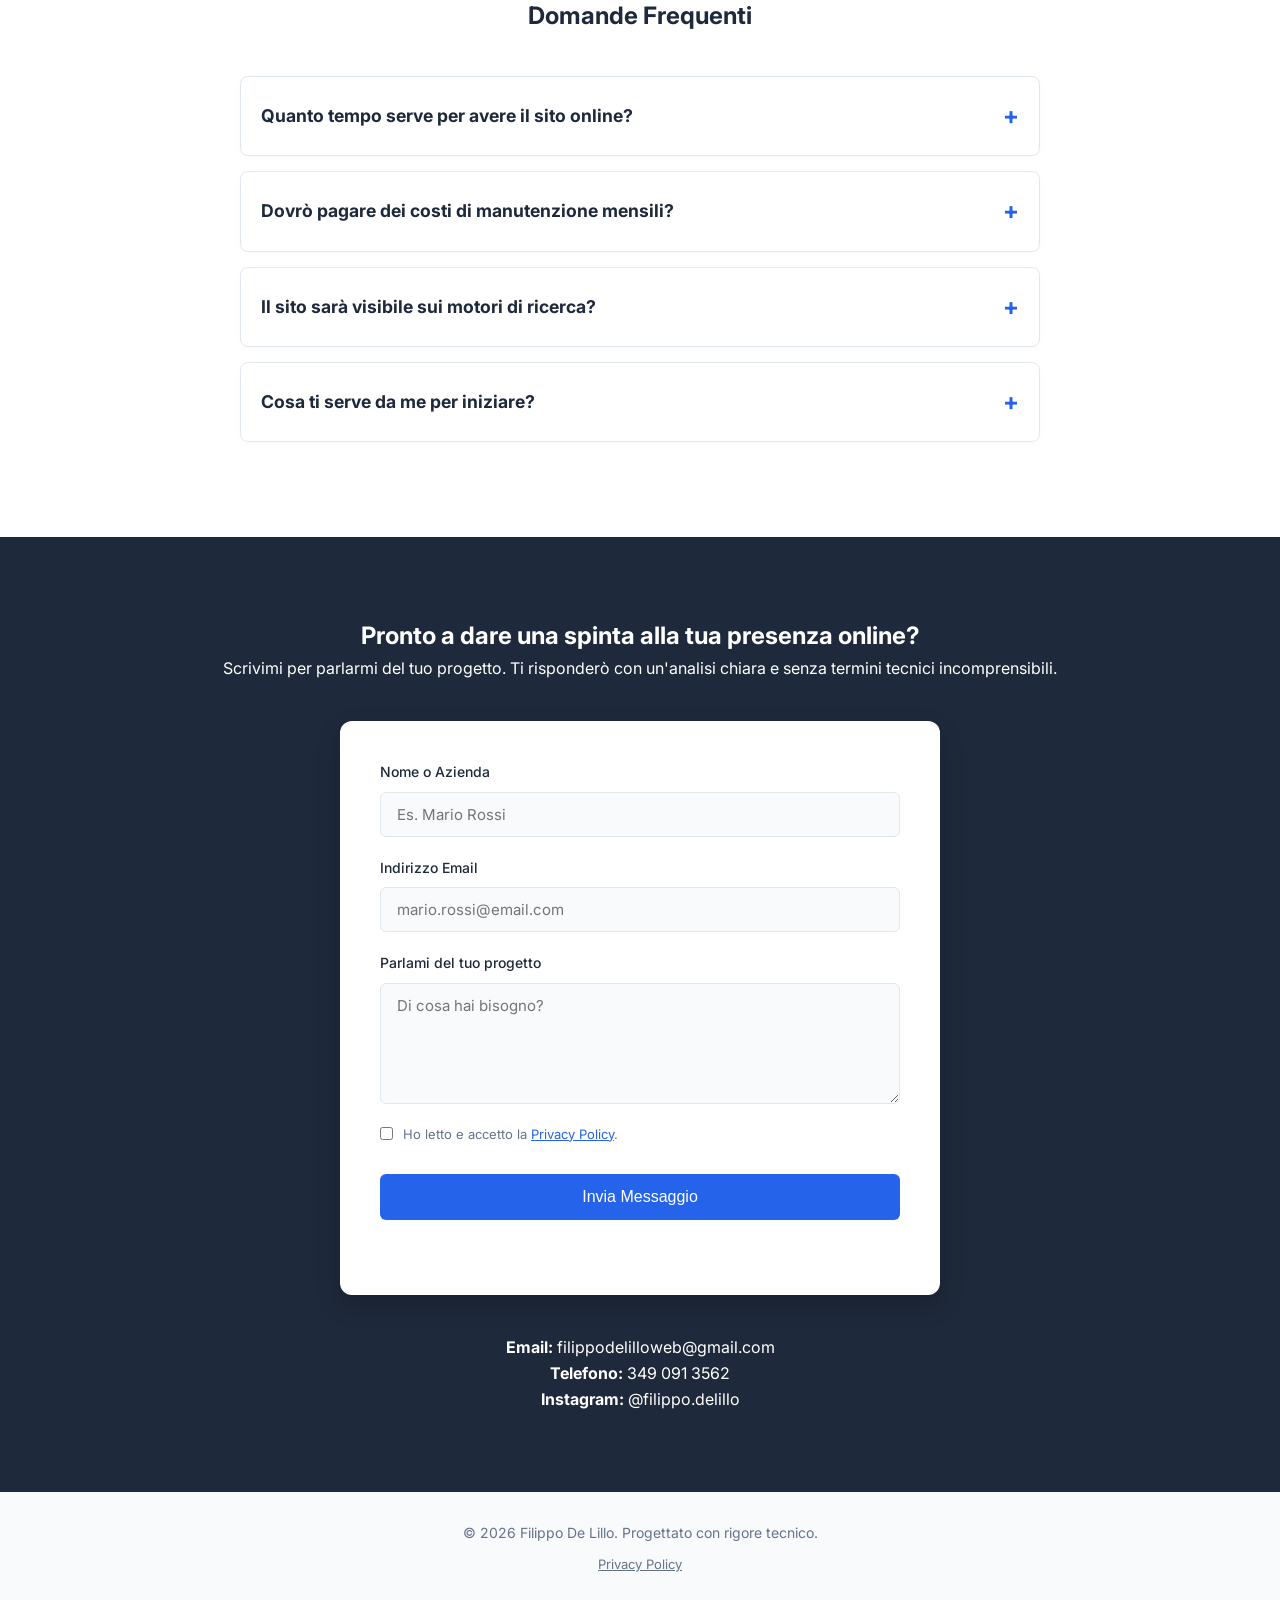
==== commit c135cd4b: "Add files via upload" ====
--- a/index.html
+++ b/index.html
@@ -132,7 +132,31 @@
         </div>
     </div>
 </section>
-
+<!-- Portfolio-->
+ 
+<section id="portfolio" class="section-padding bg-light">
+    <div class="container hidden-scroll">
+        <h2 class="text-center" style="margin-bottom: 50px;">Progetti Recenti (Anteprime Live)</h2>
+        
+        <div class="portfolio-grid">
+            
+            <div class="portfolio-card">
+                <div class="portfolio-preview">
+                    <iframe src="https://divina.filippomaggio18.workers.dev/" title="Anteprima Live Progetto 1" loading="lazy"></iframe>
+                    
+                    <a href="https://divina.filippomaggio18.workers.dev/" target="_blank" rel="noopener noreferrer" class="portfolio-overlay" aria-label="Visita il sito completo del Progetto 1">
+                        <span>Apri sito live ↗</span>
+                    </a>
+                </div>
+                <div class="portfolio-info">
+                    <h3>Nome del Progetto 1</h3>
+                    <p>Sito web interamente interattivo caricato in tempo reale. Fai clic sull'anteprima per esplorarlo a schermo intero.</p>
+                </div>
+            </div>
+
+        </div>
+    </div>
+</section>
 <!-- Sezione FAQ -->
 <section id="faq" class="section-padding">
     <div class="container hidden-scroll">
--- a/style.css
+++ b/style.css
@@ -456,8 +456,7 @@
 }
 
 /* --- ANIMAZIONI DEL MODULO DI CONTATTO --- */
-
-/* Effetto shake per segnalare un errore */
+ 
 @keyframes shake {
     0%, 100% { transform: translateX(0); }
     20%, 60% { transform: translateX(-6px); }
@@ -477,4 +476,103 @@
         opacity: 1;
         transform: translateY(0);
     }
+}
+
+/* --- PORTFOLIO CON IFRAME LIVE --- */
+.portfolio-grid {
+    display: grid;
+    grid-template-columns: repeat(auto-fit, minmax(320px, 1fr));
+    gap: 30px;
+    margin-top: 40px;
+}
+
+.portfolio-card {
+    background: var(--bg-white);
+    border-radius: 12px;
+    border: 1px solid var(--border-color);
+    box-shadow: 0 4px 6px -1px rgba(0, 0, 0, 0.05);
+    overflow: hidden;
+    display: flex;
+    flex-direction: column;
+    transition: transform 0.4s cubic-bezier(0.16, 1, 0.3, 1), 
+                box-shadow 0.4s cubic-bezier(0.16, 1, 0.3, 1), 
+                border-color 0.3s ease;
+}
+
+.portfolio-card:hover {
+    transform: translateY(-8px);  
+    box-shadow: 0 12px 20px -3px rgba(0, 0, 0, 0.08);
+    border-color: var(--primary);  
+}
+
+.portfolio-preview {
+    position: relative;
+    width: 100%;
+    height: 240px;  
+    background-color: var(--bg-light);
+    overflow: hidden;
+}
+
+.portfolio-preview iframe {
+    width: 100%;
+    height: 100%;
+    border: none;
+    pointer-events: none;  
+}
+ 
+.portfolio-overlay {
+    position: absolute;
+    top: 0;
+    left: 0;
+    width: 100%;
+    height: 100%;
+    background: rgba(0, 0, 0, 0);  
+    display: flex;
+    align-items: center;
+    justify-content: center;
+    transition: background 0.3s ease;
+    cursor: pointer;
+    z-index: 2;
+}
+
+.portfolio-overlay span {
+    color: #ffffff;
+    font-weight: 600;
+    font-size: 14px;
+    background-color: var(--primary);
+    padding: 10px 18px;
+    border-radius: 6px;
+    box-shadow: 0 4px 12px rgba(37, 99, 235, 0.3);
+    opacity: 0;
+    transform: translateY(10px);
+    transition: opacity 0.3s ease, transform 0.3s ease;
+}
+ 
+.portfolio-card:hover .portfolio-overlay {
+    background: rgba(15, 23, 42, 0.4);  
+}
+
+.portfolio-card:hover .portfolio-overlay span {
+    opacity: 1;
+    transform: translateY(0);
+}
+
+.portfolio-info {
+    padding: 25px;
+    flex-grow: 1;
+    background: var(--bg-white);
+    border-top: 1px solid var(--border-color);
+}
+
+.portfolio-info h3 {
+    color: var(--text-dark);
+    margin-bottom: 10px;
+    font-size: 19px;
+    font-weight: 700;
+}
+
+.portfolio-info p {
+    color: var(--text-light);
+    font-size: 14.5px;
+    line-height: 1.5;
 }
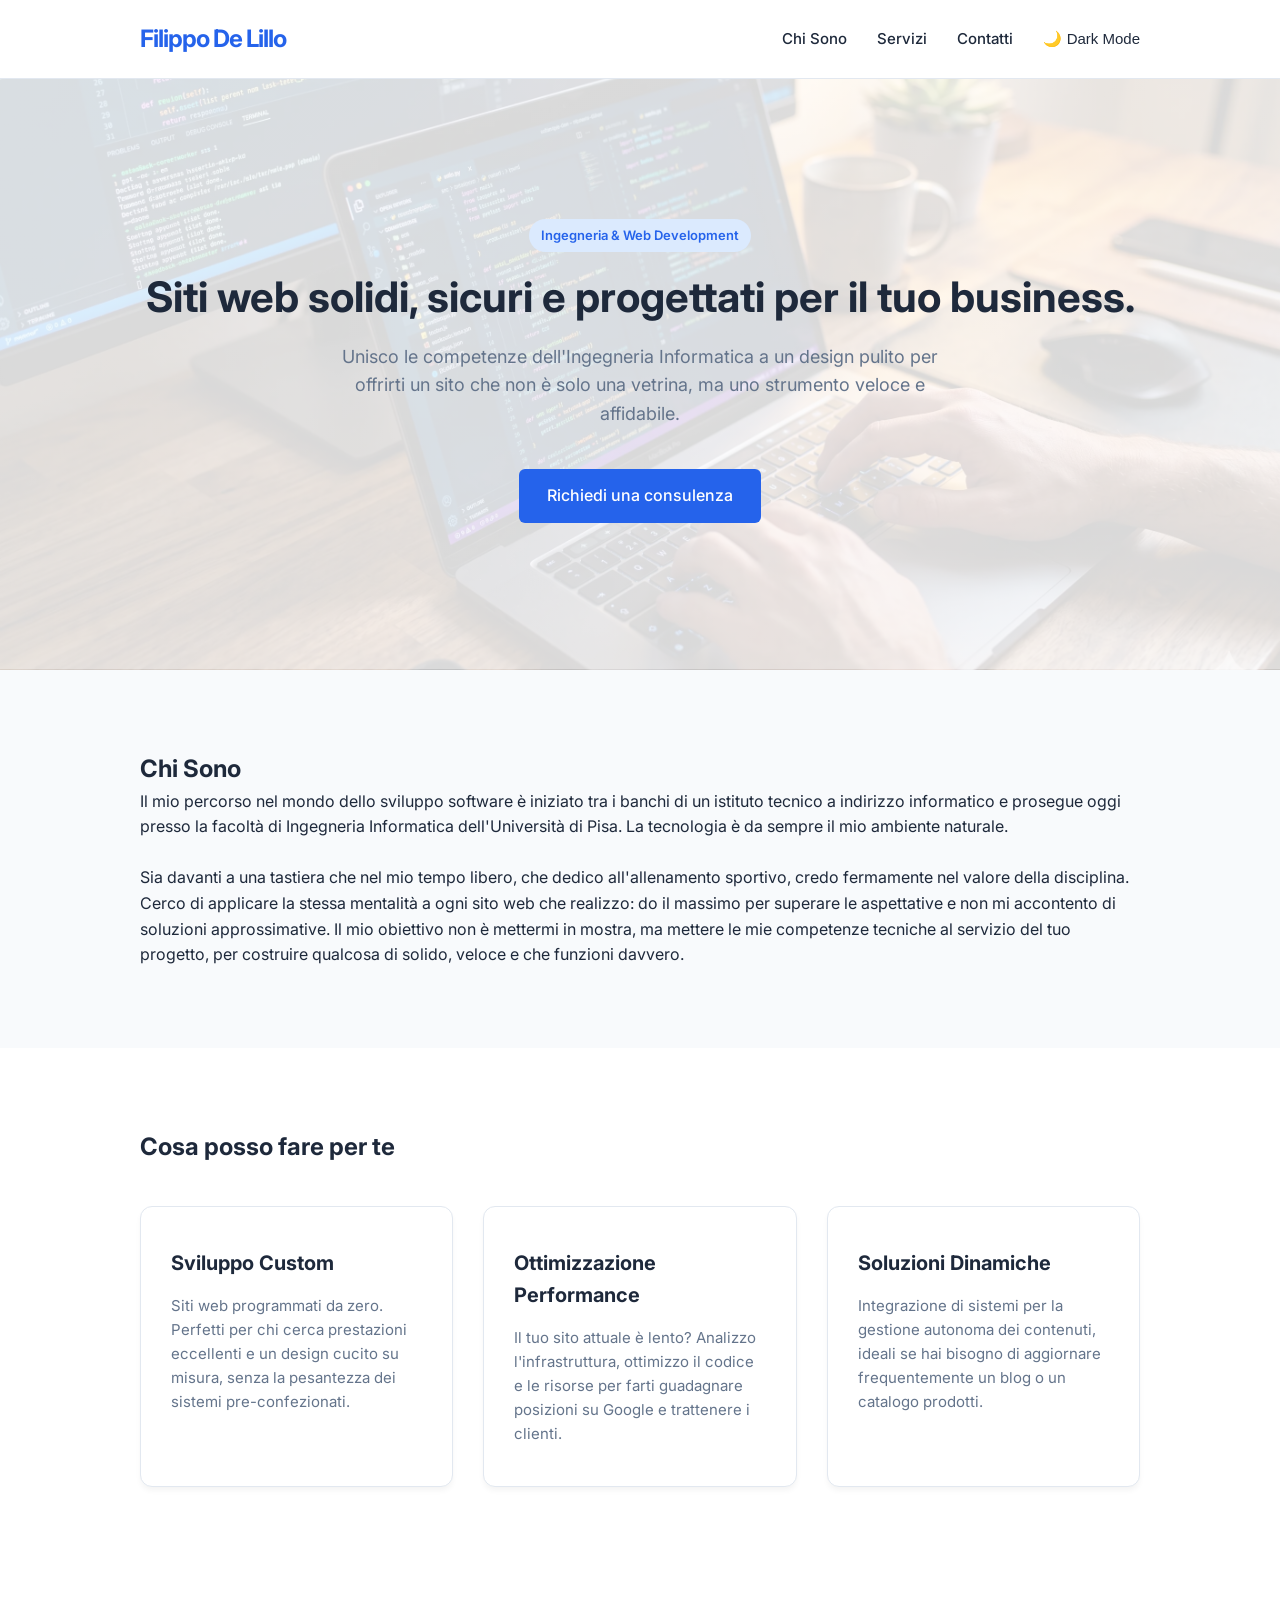
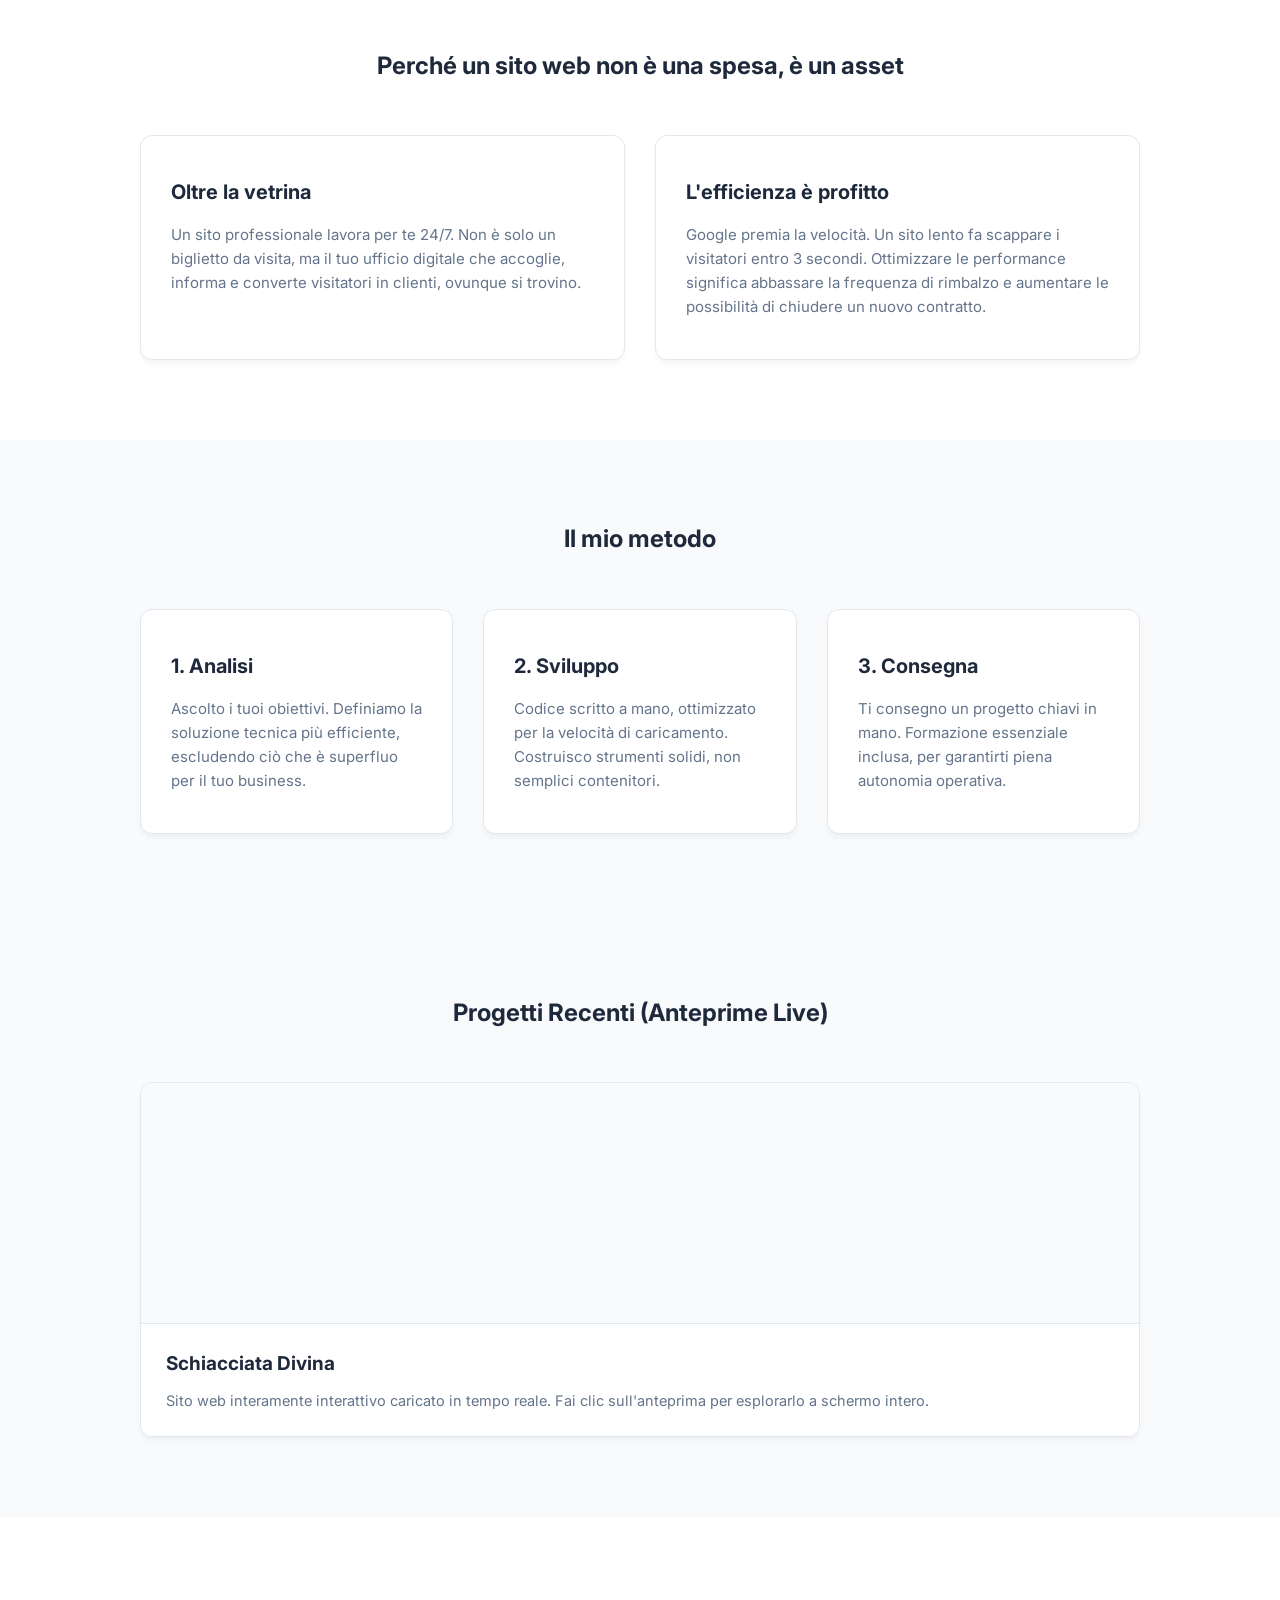
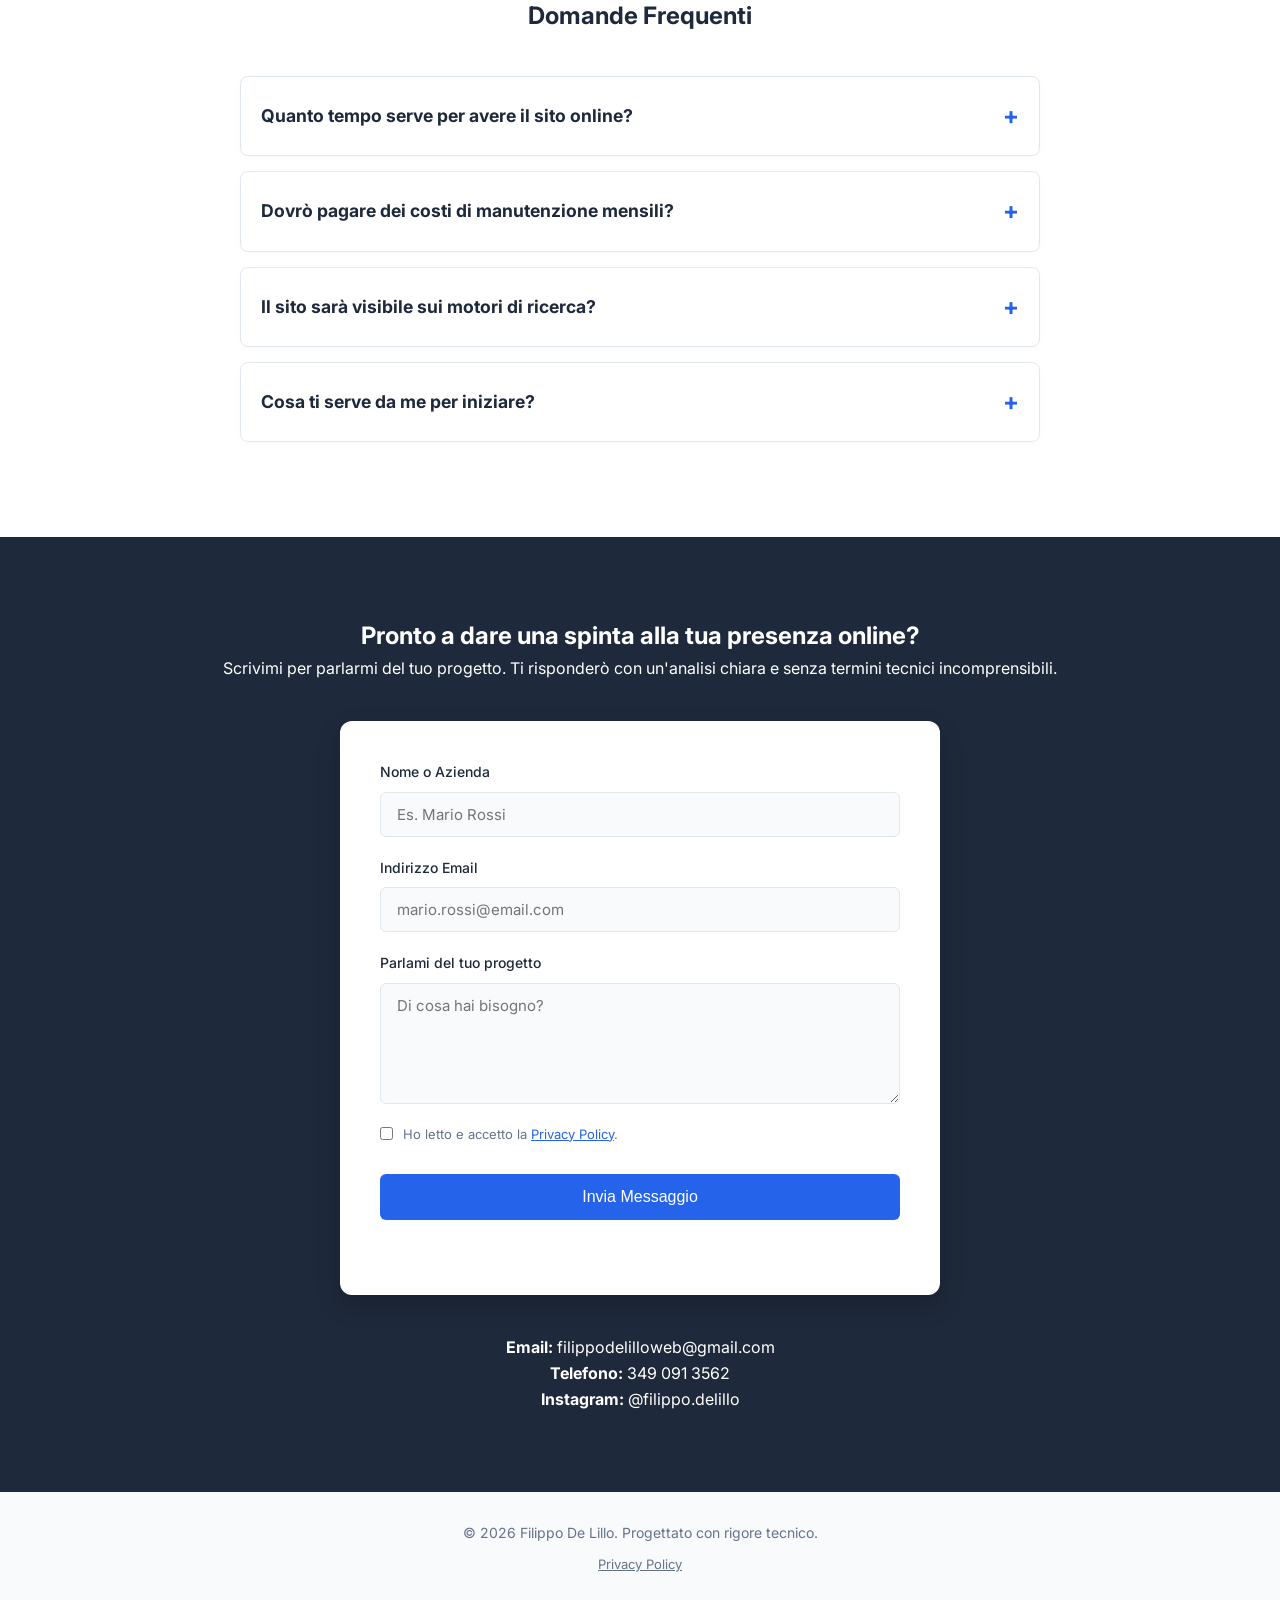
==== commit 5b673014: "Update index.html" ====
--- a/index.html
+++ b/index.html
@@ -149,7 +149,7 @@
                     </a>
                 </div>
                 <div class="portfolio-info">
-                    <h3>Nome del Progetto 1</h3>
+                    <h3>Schiacciata Divina</h3>
                     <p>Sito web interamente interattivo caricato in tempo reale. Fai clic sull'anteprima per esplorarlo a schermo intero.</p>
                 </div>
             </div>
@@ -251,4 +251,4 @@
      <script defer src='https://static.cloudflareinsights.com/beacon.min.js' data-cf-beacon='{"token": "2273468af0ad4e859ba8ec145fa02609"}'></script>
      <!-- End Cloudflare Web Analytics -->
 </body>
-</html>+</html>
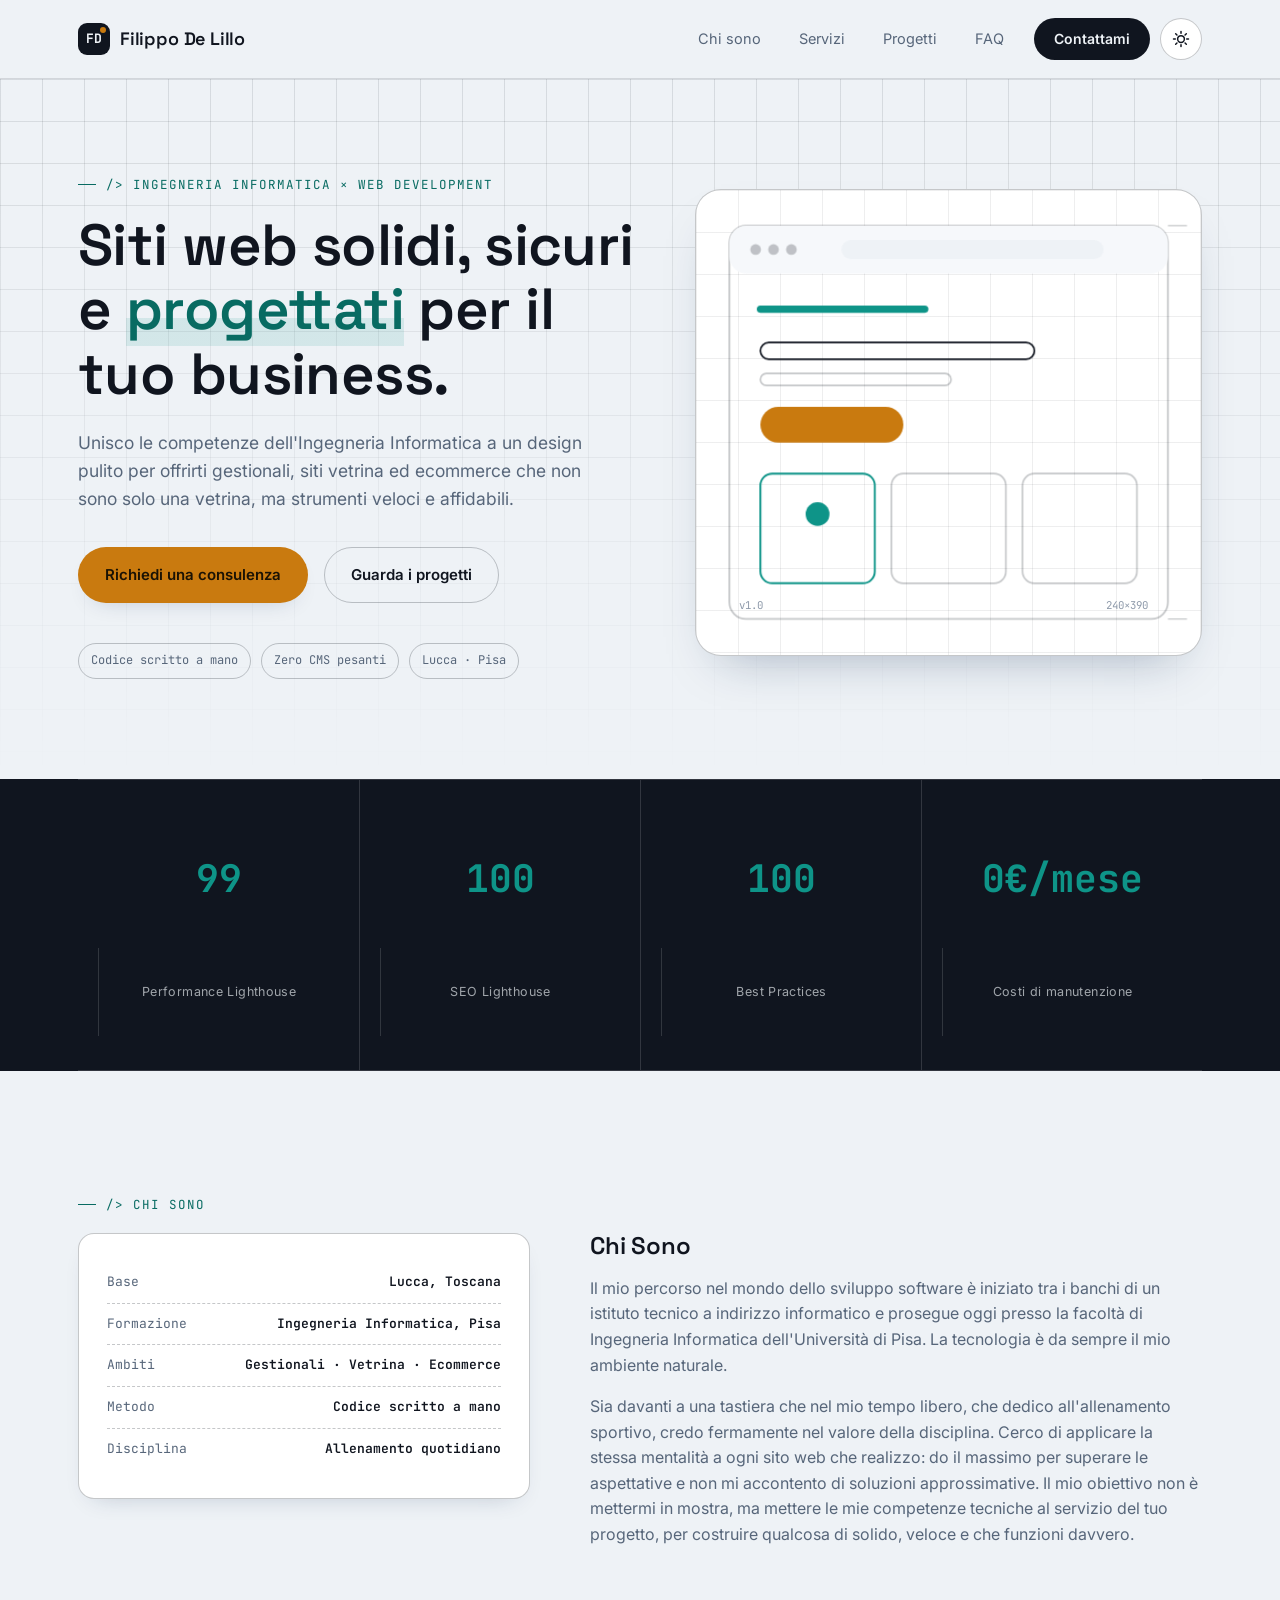
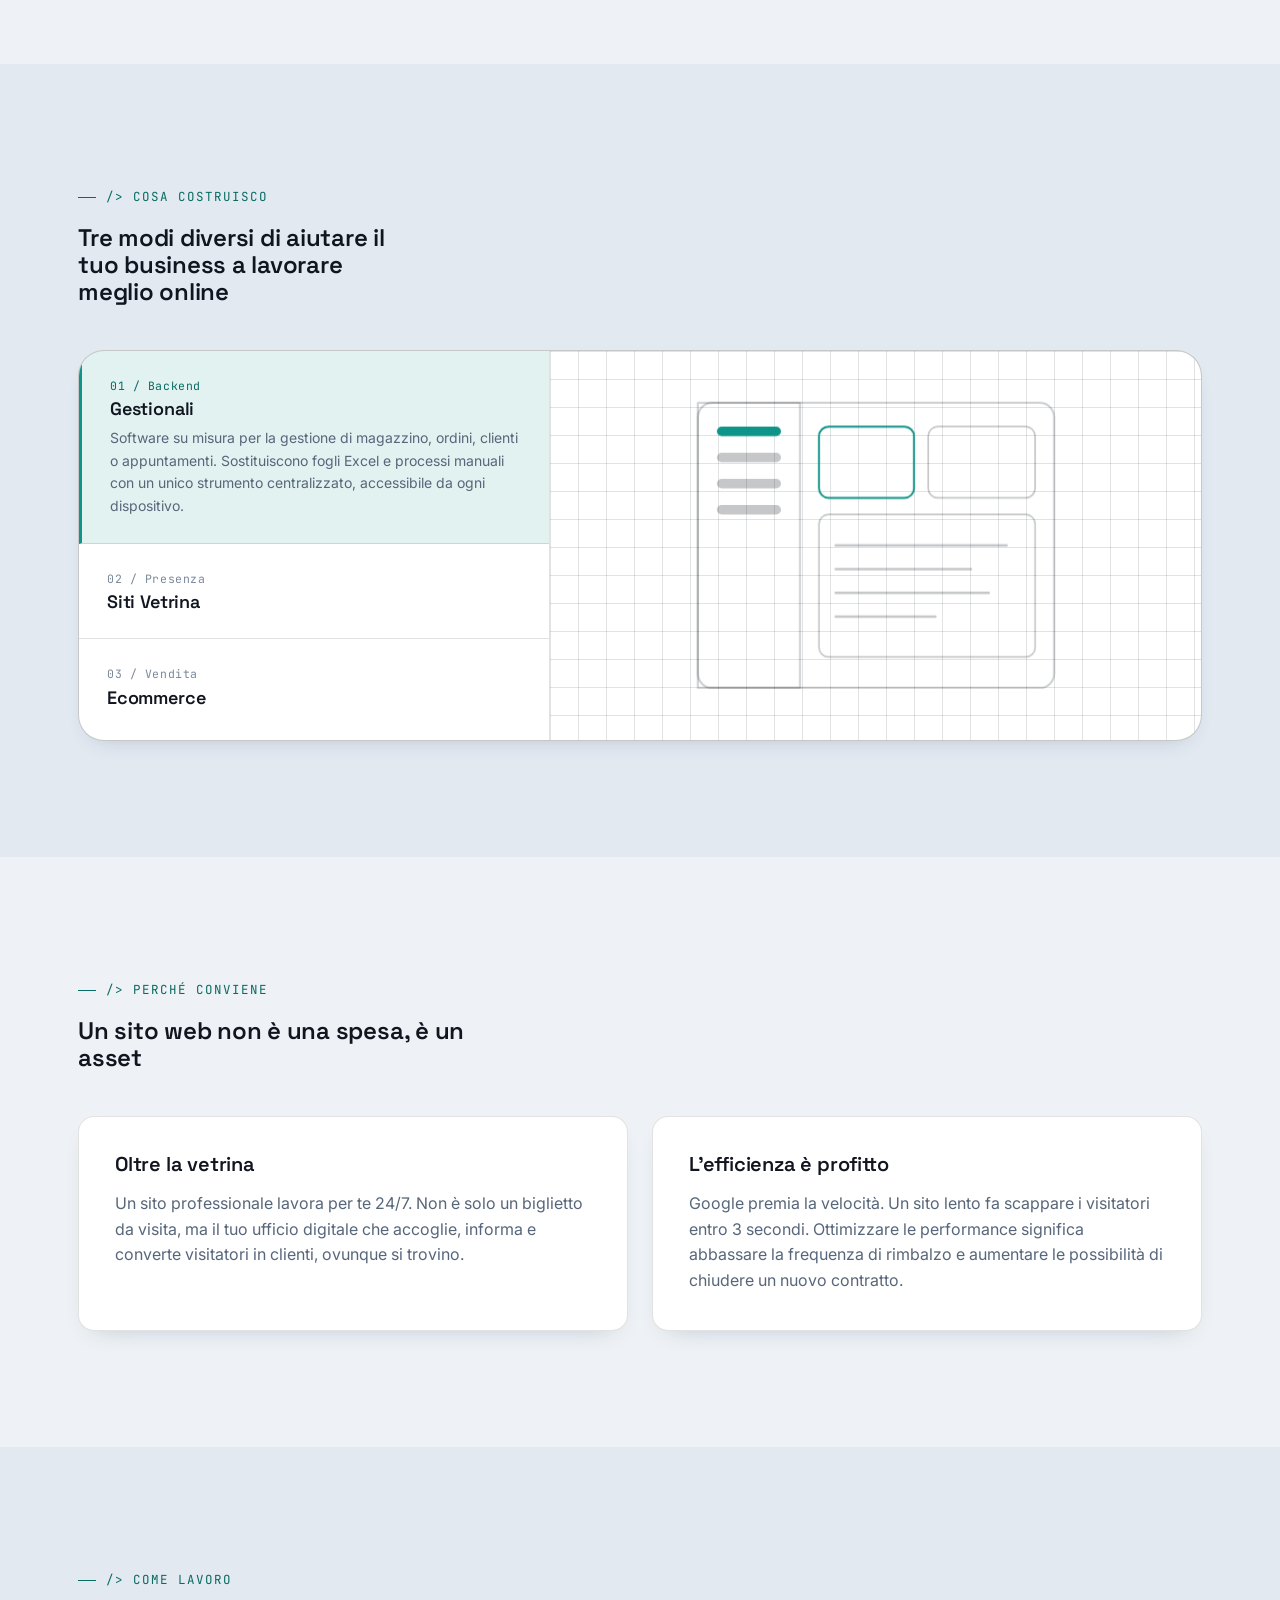
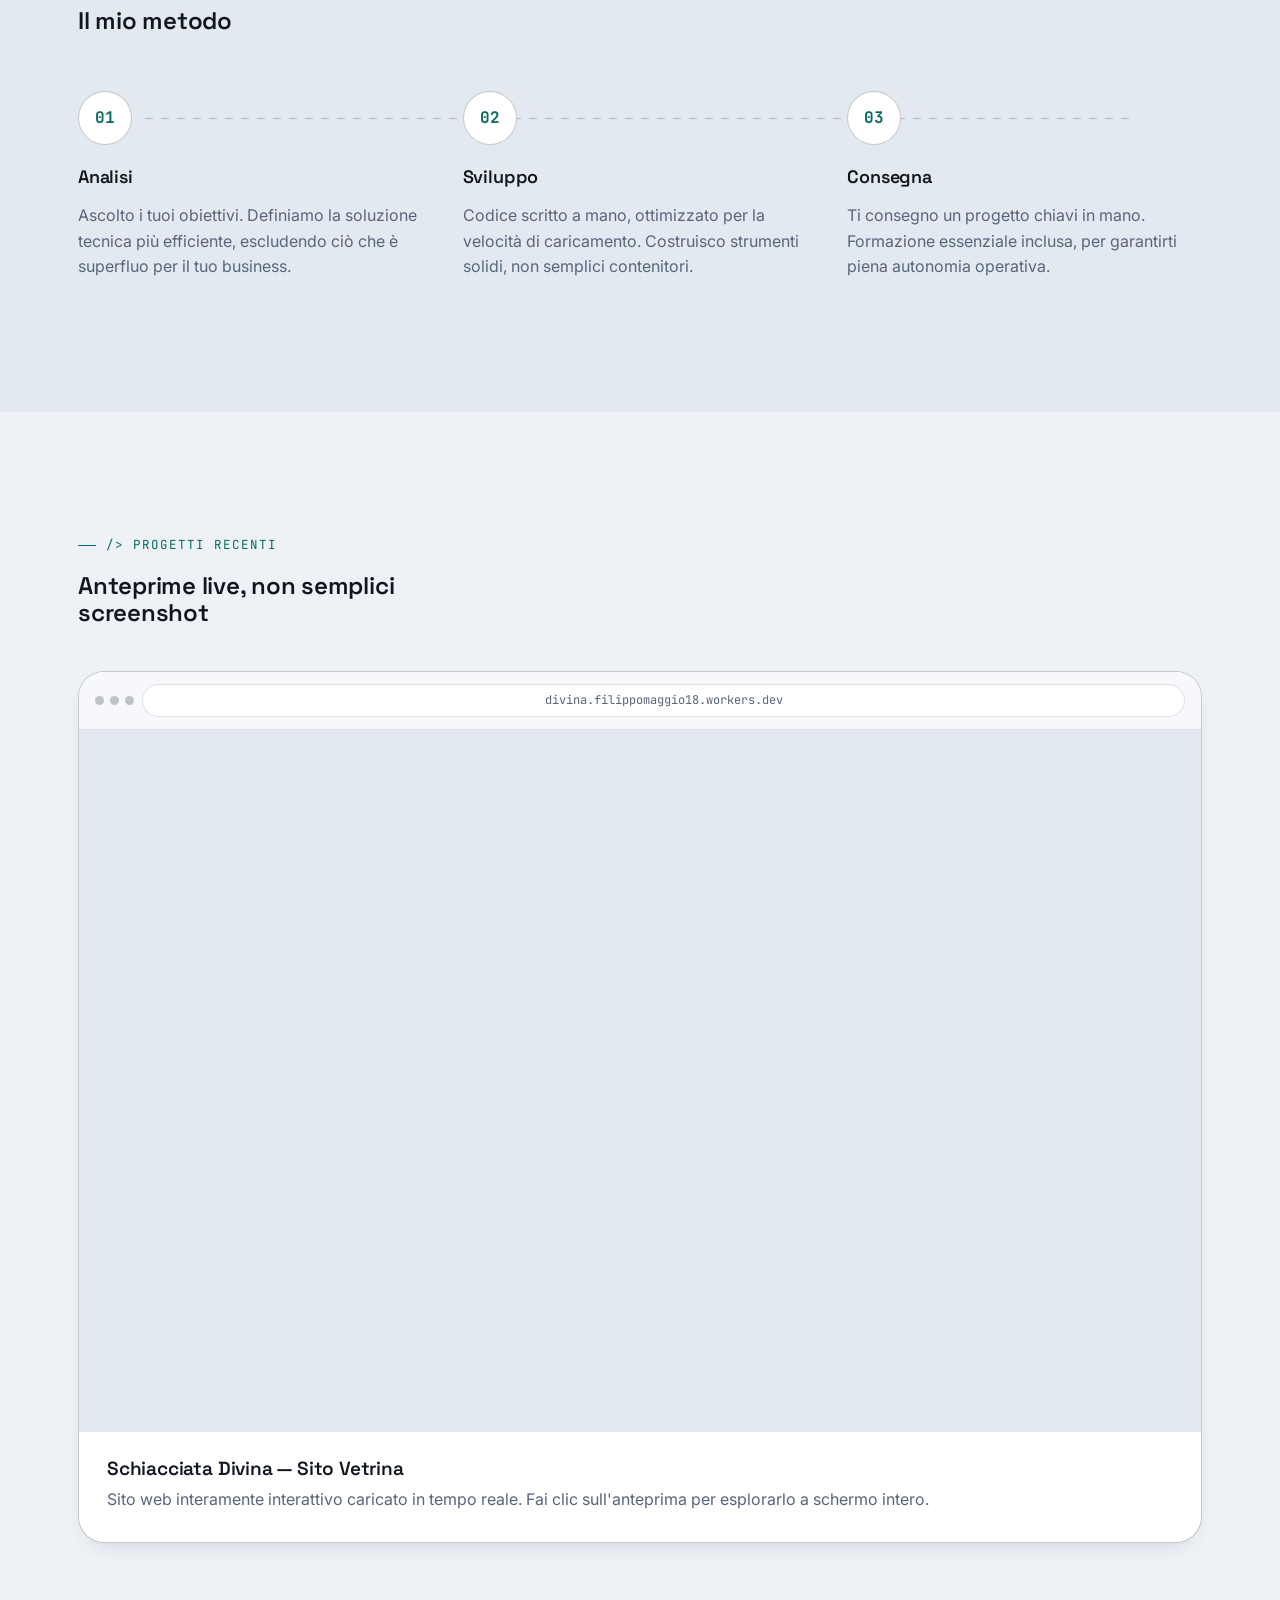
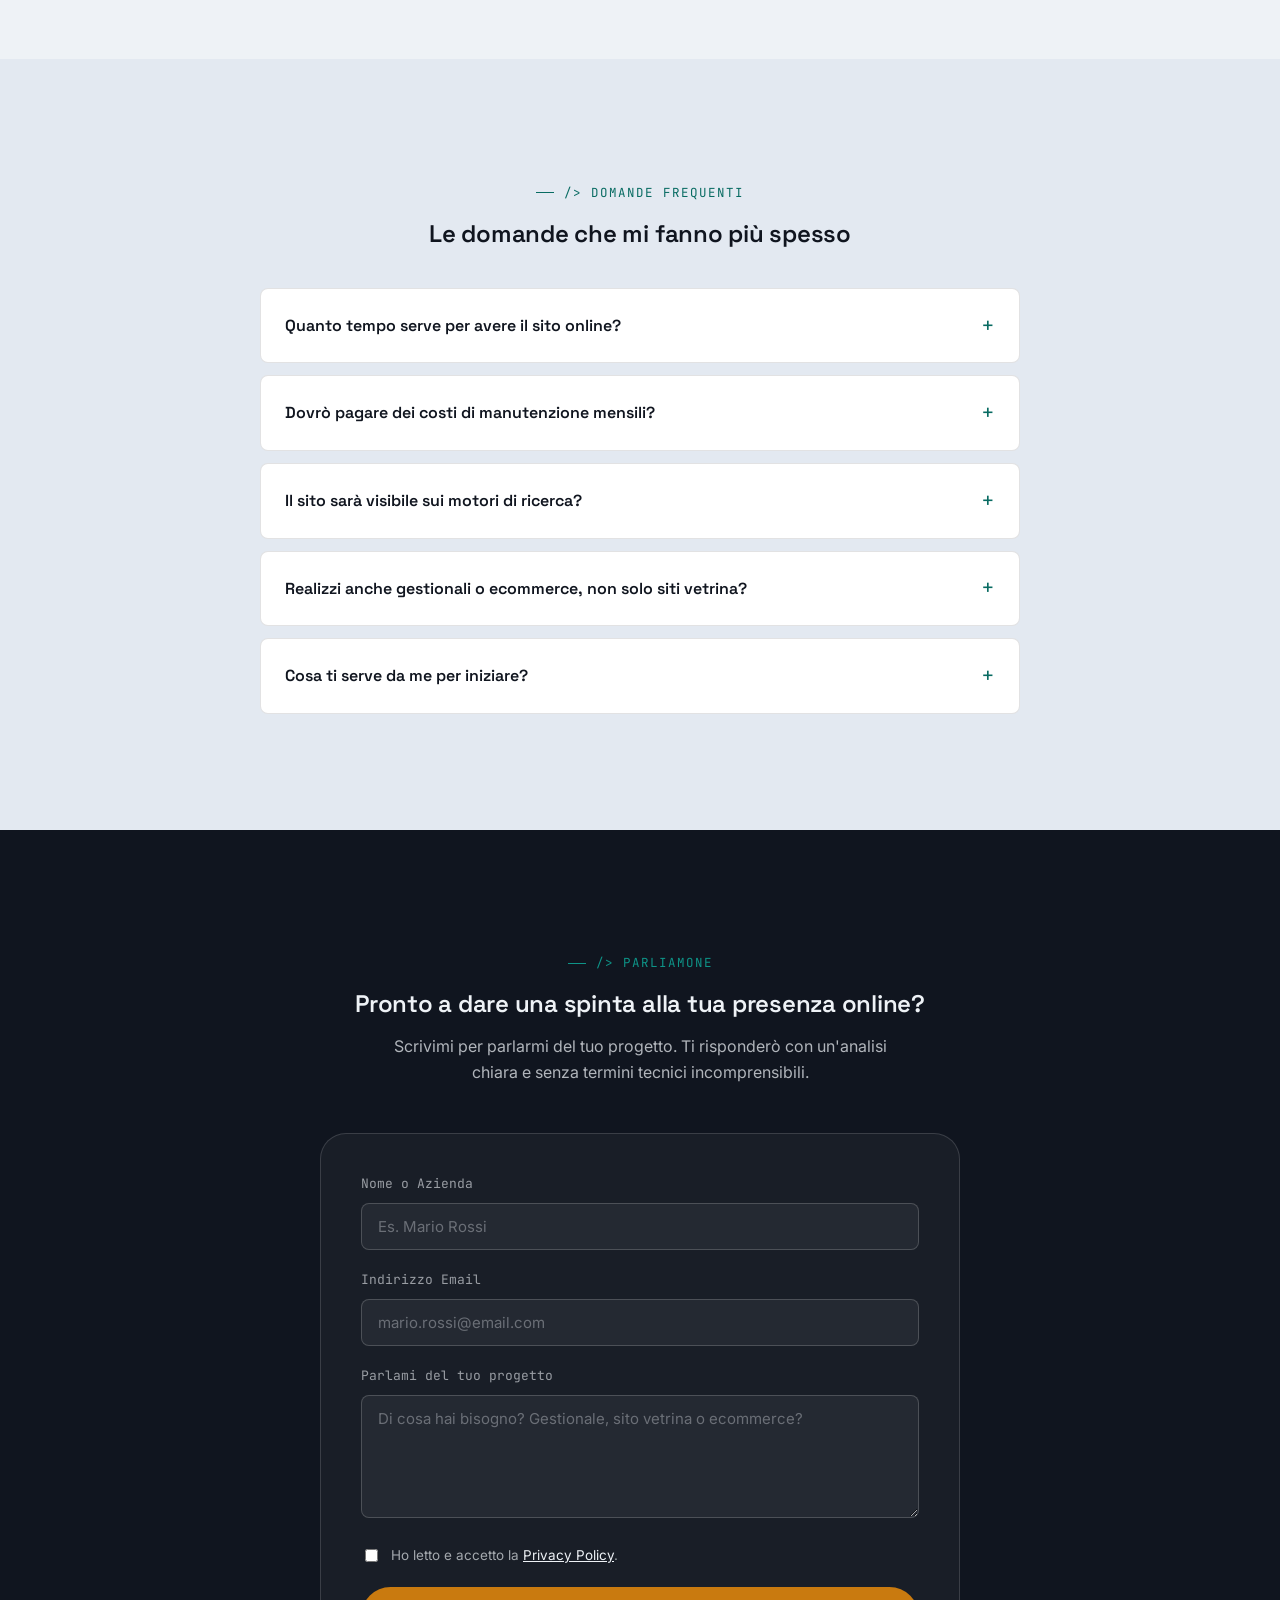
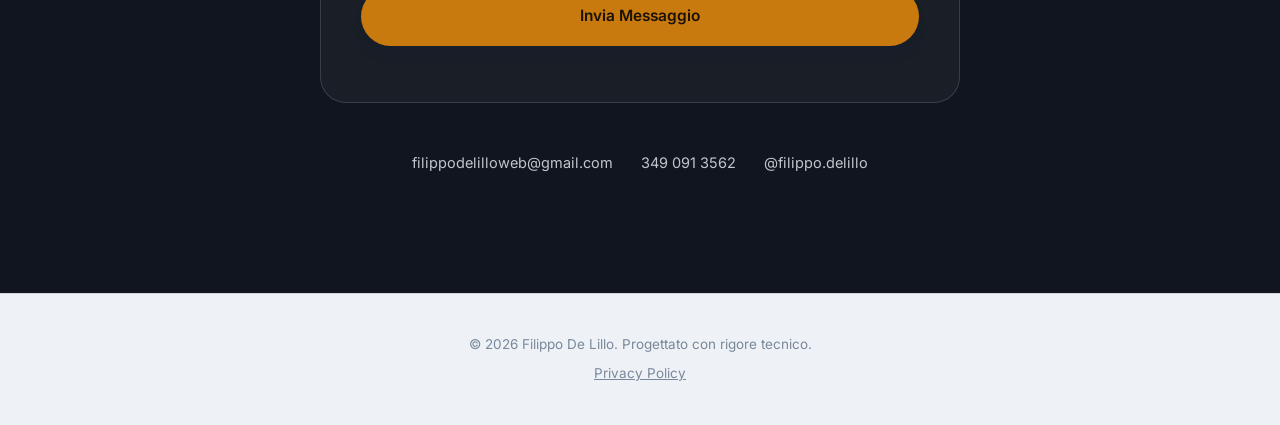
==== commit d97e81fe: "Add files via upload" ====
--- a/index.html
+++ b/index.html
@@ -1,254 +1,427 @@
-<!DOCTYPE html>
-<html lang="it">
-<head>
-    <meta charset="UTF-8">
-    <meta name="viewport" content="width=device-width, initial-scale=1.0">
-    <title>Filippo De Lillo | Sviluppo Web e Ottimizzazione Performance</title>
-    <meta name="description" content="Sviluppatore web freelance a Lucca. Realizzo siti web veloci, sicuri e su misura, unendo le competenze dell'Ingegneria Informatica a un design pulito.">
-    <!-- Font (Inter) -->
-    <link href="https://fonts.googleapis.com/css2?family=Inter:wght@300;500;700&display=swap" rel="stylesheet">
-    <link rel="stylesheet" href="style.css">
-    <link rel="icon" type="image/png" href="favicon.png">
-    <meta property="og:title" content="Filippo De Lillo | Sviluppatore Web">
-    <meta property="og:description" content="Realizzazione di siti web performanti e su misura.">
-    <meta property="og:type" content="website">
-    <meta property="og:url" content="https://filippodelillo.it/">
-    <meta property="og:image" content="https://filippodelillo.it/anteprima.jpg">
-
-<!-- Canonical URL -->
-<link rel="canonical" href="https://filippodelillo.it/">
-
-<!-- Dati Strutturati Schema.org -->
-<script type="application/ld+json">
-{
-  "@context": "https://schema.org",
-  "@type": "ProfessionalService",
-  "name": "Filippo De Lillo",
-  "url": "https://filippodelillo.it/",
-  "description": "Sviluppatore web freelance a Lucca. Realizzo siti web veloci, sicuri e su misura.",
-  "address": {
-    "@type": "55100",
-    "addressLocality": "Lucca",
-    "addressRegion": "Toscana",
-    "addressCountry": "IT"
-  }
-}
-</script>
-
-    
-</head>
-<body>
-
-    <!-- Intestazione -->
-    <header>
-        <div class="container">
-            <a href="#" class="logo" aria-label="Torna in cima alla pagina">Filippo De Lillo</a>
-            <nav>
-                <ul>
-                    <li><a href="#chi-sono">Chi Sono</a></li>
-                    <li><a href="#servizi">Servizi</a></li>
-                    <li><a href="#contatti">Contatti</a></li>
-                    <li><button id="theme-toggle">🌙 Dark Mode</button></li>
-                </ul>
-            </nav>
-        </div>
-    </header>
-<main>
-    <!-- Sezione Hero -->
-    <section id="hero">
-        <div class="container text-center">
-            <span class="badge">Ingegneria & Web Development</span>
-            <h1>Siti web solidi, sicuri e progettati per il tuo business.</h1>
-            <p>Unisco le competenze dell'Ingegneria Informatica a un design pulito per offrirti un sito che non è solo una vetrina, ma uno strumento veloce e affidabile.</p>
-            <a href="#contatti" class="btn">Richiedi una consulenza</a>
-        </div>
-    </section>
-
-    <!-- Chi Sono -->
-    <section id="chi-sono" class="section-padding bg-light">
-        <div class="container hidden-scroll">
-            <h2>Chi Sono</h2>
-            <p>Il mio percorso nel mondo dello sviluppo software è iniziato tra i banchi di un istituto tecnico a indirizzo informatico e prosegue oggi presso la facoltà di Ingegneria Informatica dell'Università di Pisa. La tecnologia è da sempre il mio ambiente naturale.</p>
-            <br>
-            <p>Sia davanti a una tastiera che nel mio tempo libero, che dedico all'allenamento sportivo, credo fermamente nel valore della disciplina. Cerco di applicare la stessa mentalità a ogni sito web che realizzo: do il massimo per superare le aspettative e non mi accontento di soluzioni approssimative. Il mio obiettivo non è mettermi in mostra, ma mettere le mie competenze tecniche al servizio del tuo progetto, per costruire qualcosa di solido, veloce e che funzioni davvero.</p>
-        </div>
-    </section>
-
-    <!-- Servizi -->
-    <section id="servizi" class="section-padding">
-        <div class="container">
-            <h2>Cosa posso fare per te</h2>
-            <div class="services-grid">
-                <div class="service-card hidden-scroll">
-                    <h3>Sviluppo Custom</h3>
-                    <p>Siti web programmati da zero. Perfetti per chi cerca prestazioni eccellenti e un design cucito su misura, senza la pesantezza dei sistemi pre-confezionati.</p>
-                </div>
-                <div class="service-card hidden-scroll">
-                    <h3>Ottimizzazione Performance</h3>
-                    <p>Il tuo sito attuale è lento? Analizzo l'infrastruttura, ottimizzo il codice e le risorse per farti guadagnare posizioni su Google e trattenere i clienti.</p>
-                </div>
-                <div class="service-card hidden-scroll">
-                    <h3>Soluzioni Dinamiche</h3>
-                    <p>Integrazione di sistemi per la gestione autonoma dei contenuti, ideali se hai bisogno di aggiornare frequentemente un blog o un catalogo prodotti.</p>
-                </div>
-            </div>
-        </div>
-    </section>
-    
-    <!-- Perche-->
-     <section id="perche" class="section-padding">
-    <div class="container">
-        <h2 class="text-center" style="margin-bottom: 50px;">Perché un sito web non è una spesa, è un asset</h2>
-        
-        <div class="services-grid">
-            <div class="service-card">
-                <h3>Oltre la vetrina</h3>
-                <p>Un sito professionale lavora per te 24/7. Non è solo un biglietto da visita, ma il tuo ufficio digitale che accoglie, informa e converte visitatori in clienti, ovunque si trovino.</p>
-            </div>
-            <div class="service-card">
-                <h3>L'efficienza è profitto</h3>
-                <p>Google premia la velocità. Un sito lento fa scappare i visitatori entro 3 secondi. Ottimizzare le performance significa abbassare la frequenza di rimbalzo e aumentare le possibilità di chiudere un nuovo contratto.</p>
-            </div>
-        </div>
-    </div>
-</section>
-<!-- Metodo -->
-<section id="metodo" class="section-padding bg-light">
-    <div class="container">
-        <h2 class="text-center" style="margin-bottom: 50px;">Il mio metodo</h2>
-        <div class="services-grid">
-            <div class="service-card">
-                <h3>1. Analisi</h3>
-                <p>Ascolto i tuoi obiettivi. Definiamo la soluzione tecnica più efficiente, escludendo ciò che è superfluo per il tuo business.</p>
-            </div>
-            <div class="service-card">
-                <h3>2. Sviluppo</h3>
-                <p>Codice scritto a mano, ottimizzato per la velocità di caricamento. Costruisco strumenti solidi, non semplici contenitori.</p>
-            </div>
-            <div class="service-card">
-                <h3>3. Consegna</h3>
-                <p>Ti consegno un progetto chiavi in mano. Formazione essenziale inclusa, per garantirti piena autonomia operativa.</p>
-            </div>
-        </div>
-    </div>
-</section>
-<!-- Portfolio-->
- 
-<section id="portfolio" class="section-padding bg-light">
-    <div class="container hidden-scroll">
-        <h2 class="text-center" style="margin-bottom: 50px;">Progetti Recenti (Anteprime Live)</h2>
-        
-        <div class="portfolio-grid">
-            
-            <div class="portfolio-card">
-                <div class="portfolio-preview">
-                    <iframe src="https://divina.filippomaggio18.workers.dev/" title="Anteprima Live Progetto 1" loading="lazy"></iframe>
-                    
-                    <a href="https://divina.filippomaggio18.workers.dev/" target="_blank" rel="noopener noreferrer" class="portfolio-overlay" aria-label="Visita il sito completo del Progetto 1">
-                        <span>Apri sito live ↗</span>
-                    </a>
-                </div>
-                <div class="portfolio-info">
-                    <h3>Schiacciata Divina</h3>
-                    <p>Sito web interamente interattivo caricato in tempo reale. Fai clic sull'anteprima per esplorarlo a schermo intero.</p>
-                </div>
-            </div>
-
-        </div>
-    </div>
-</section>
-<!-- Sezione FAQ -->
-<section id="faq" class="section-padding">
-    <div class="container hidden-scroll">
-        <h2 class="text-center" style="margin-bottom: 40px;">Domande Frequenti</h2>
-        <div class="faq-container">
-            
-            <details class="faq-item">
-                <summary>Quanto tempo serve per avere il sito online?</summary>
-                <p>Dipende dalla complessità del progetto. Per un sito professionale o un portfolio, solitamente servono dalle 2 alle 3 settimane. Il mio obiettivo è consegnare un prodotto ottimizzato e curato nei dettagli, senza affrettare i tempi a discapito della qualità.</p>
-            </details>
-
-            <details class="faq-item">
-                <summary>Dovrò pagare dei costi di manutenzione mensili?</summary>
-                <p>No. Sviluppando siti in puro codice senza piattaforme pesanti (come WordPress), il tuo sito non richiederà continui aggiornamenti di plugin per non "rompersi". I tuoi unici costi fissi saranno il dominio e lo spazio server (hosting), solitamente poche decine di euro all'anno.</p>
-            </details>
-
-            <details class="faq-item">
-                <summary>Il sito sarà visibile sui motori di ricerca?</summary>
-                <p>Assolutamente sì. Il codice pulito e i tempi di caricamento istantanei sono i fattori che Google premia di più. Consegno il sito con una struttura SEO-friendly già ottimizzata per facilitare l'indicizzazione.</p>
-            </details>
-
-            <details class="faq-item">
-                <summary>Cosa ti serve da me per iniziare?</summary>
-                <p>Basta una chiacchierata iniziale. Capiremo insieme i tuoi obiettivi, il tuo pubblico e i servizi che offri. Una volta decisi i testi e le immagini di base, mi occuperò io di tutta l'infrastruttura tecnica.</p>
-            </details>
-
-        </div>
-    </div>
-</section>
-
-    <!-- Contatti -->
-    <section id="contatti" class="section-padding bg-dark text-white">
-        <div class="container">
-            <div class="text-center">
-                <h2>Pronto a dare una spinta alla tua presenza online?</h2>
-                <p>Scrivimi per parlarmi del tuo progetto. Ti risponderò con un'analisi chiara e senza termini tecnici incomprensibili.</p>
-            </div>
-
-            <div class="form-container hidden-scroll">
-                <form action="https://formspree.io/f/mpqgdwjz" method="POST" class="contact-form" id="contact-form">
-                    
-                    <div class="form-group">
-                        <label for="nome">Nome o Azienda</label>
-                        <input type="text" id="nome" name="nome" required placeholder="Es. Mario Rossi">
-                    </div>
-
-                    <div class="form-group">
-                        <label for="email">Indirizzo Email</label>
-                        <input type="email" id="email" name="email" required placeholder="mario.rossi@email.com">
-                    </div>
-
-                    <div class="form-group">
-                        <label for="messaggio">Parlami del tuo progetto</label>
-                        <textarea id="messaggio" name="messaggio" rows="5" required placeholder="Di cosa hai bisogno?"></textarea>
-                    </div>
-
-                    <div class="form-group checkbox-group">
-                        <input type="checkbox" id="privacy" name="privacy" required>
-                        <label for="privacy">
-                            Ho letto e accetto la <a href="privacy.html" target="_blank">Privacy Policy</a>.
-                        </label>
-                    </div>
-
-                    <button type="submit" class="btn btn-submit">Invia Messaggio</button>
-                    <p id="form-status" style="text-align: center; margin-top: 15px; font-weight: 500;"></p>
-                </form>
-            </div>
-
-            <div class="text-center" style="margin-top: 40px;">
-                <p><strong>Email:</strong> <a href="mailto:filippodelilloweb@gmail.com">filippodelilloweb@gmail.com</a></p>
-                <p><strong>Telefono:</strong> <a href="tel:+393490913562">349 091 3562</a></p>
-                <p><strong>Instagram:</strong> <a href="https://instagram.com/filippo.delillo" target="_blank">@filippo.delillo</a></p>
-            </div>
-        </div>
-    </section>
-</main>
-    
-
-    <!-- Footer -->
-    <footer>
-        <div class="container text-center">
-            <p>&copy; 2026 Filippo De Lillo. Progettato con rigore tecnico.</p>
-            <p style="margin-top: 10px; font-size: 13px;">
-                <a href="privacy.html" style="text-decoration: underline;">Privacy Policy</a>
-            </p>
-        </div>
-    </footer>
-
-    <script src="script.js"></script>
-
-    <!-- Cloudflare Web Analytics -->
-     <script defer src='https://static.cloudflareinsights.com/beacon.min.js' data-cf-beacon='{"token": "2273468af0ad4e859ba8ec145fa02609"}'></script>
-     <!-- End Cloudflare Web Analytics -->
-</body>
-</html>
+<!DOCTYPE html>
+<html lang="it">
+<head>
+    <meta charset="UTF-8">
+    <meta name="viewport" content="width=device-width, initial-scale=1.0">
+    <title>Filippo De Lillo | Sviluppo Web su misura — Gestionali, Siti Vetrina, Ecommerce</title>
+    <meta name="description" content="Sviluppatore web freelance a Lucca. Realizzo gestionali, siti vetrina ed ecommerce veloci, sicuri e su misura, uniendo le competenze dell'Ingegneria Informatica a un design pulito.">
+
+    <link rel="preconnect" href="https://fonts.googleapis.com">
+    <link rel="preconnect" href="https://fonts.gstatic.com" crossorigin>
+    <link href="https://fonts.googleapis.com/css2?family=Space+Grotesk:wght@500;600;700&family=Inter:wght@400;500;600;700&family=JetBrains+Mono:wght@400;500;700&display=swap" rel="stylesheet">
+
+    <link rel="stylesheet" href="style.css">
+
+    <link rel="icon" type="image/svg+xml" href="favicon.svg">
+    <link rel="icon" type="image/png" href="favicon.png">
+    <link rel="apple-touch-icon" href="apple-touch-icon.png">
+
+    <meta property="og:title" content="Filippo De Lillo | Sviluppatore Web — Gestionali, Vetrina, Ecommerce">
+    <meta property="og:description" content="Realizzazione di gestionali, siti vetrina ed ecommerce performanti e su misura.">
+    <meta property="og:type" content="website">
+    <meta property="og:url" content="https://filippodelillo.it/">
+    <meta property="og:image" content="https://filippodelillo.it/anteprima.png">
+    <meta name="twitter:card" content="summary_large_image">
+
+    <!-- Canonical URL -->
+    <link rel="canonical" href="https://filippodelillo.it/">
+
+    <!-- Dati Strutturati Schema.org -->
+    <script type="application/ld+json">
+    {
+      "@context": "https://schema.org",
+      "@type": "ProfessionalService",
+      "name": "Filippo De Lillo",
+      "url": "https://filippodelillo.it/",
+      "description": "Sviluppatore web freelance a Lucca. Realizzo gestionali, siti vetrina ed ecommerce veloci, sicuri e su misura.",
+      "address": {
+        "@type": "PostalAddress",
+        "postalCode": "55100",
+        "addressLocality": "Lucca",
+        "addressRegion": "Toscana",
+        "addressCountry": "IT"
+      }
+    }
+    </script>
+</head>
+<body>
+
+    <!-- Intestazione -->
+    <header>
+        <div class="container">
+            <a href="#" class="logo" aria-label="Torna in cima alla pagina">
+                <span class="mark" aria-hidden="true">FD</span>
+                Filippo De Lillo
+            </a>
+            <nav id="main-nav">
+                <ul class="nav-links">
+                    <li><a href="#chi-sono">Chi sono</a></li>
+                    <li><a href="#servizi">Servizi</a></li>
+                    <li><a href="#portfolio">Progetti</a></li>
+                    <li><a href="#faq">FAQ</a></li>
+                </ul>
+                <div class="nav-actions">
+                    <a href="#contatti" class="nav-cta">Contattami</a>
+                    <button id="theme-toggle" aria-label="Cambia tema chiaro/scuro">
+                        <svg class="icon-light" viewBox="0 0 24 24" fill="none" stroke="currentColor" stroke-width="2" stroke-linecap="round"><circle cx="12" cy="12" r="4.5"/><path d="M12 2v2.4M12 19.6V22M4.9 4.9l1.7 1.7M17.4 17.4l1.7 1.7M2 12h2.4M19.6 12H22M4.9 19.1l1.7-1.7M17.4 6.6l1.7-1.7"/></svg>
+                        <svg class="icon-dark" viewBox="0 0 24 24" fill="none" stroke="currentColor" stroke-width="2" stroke-linecap="round"><path d="M20 14.5A8.5 8.5 0 1 1 9.5 4a6.8 6.8 0 0 0 10.5 10.5Z"/></svg>
+                    </button>
+                </div>
+            </nav>
+            <button class="menu-toggle" id="menu-toggle" aria-label="Apri il menu" aria-expanded="false"><span></span></button>
+        </div>
+    </header>
+
+<main>
+    <!-- Sezione Hero -->
+    <section id="hero">
+        <div class="blueprint-grid" aria-hidden="true"></div>
+        <div class="container">
+            <div class="hero-copy">
+                <span class="eyebrow">/&gt; Ingegneria Informatica × Web Development</span>
+                <h1>Siti web solidi, sicuri e <em>progettati</em> per il tuo business.</h1>
+                <p class="lead">Unisco le competenze dell'Ingegneria Informatica a un design pulito per offrirti gestionali, siti vetrina ed ecommerce che non sono solo una vetrina, ma strumenti veloci e affidabili.</p>
+                <div class="btn-row">
+                    <a href="#contatti" class="btn">Richiedi una consulenza</a>
+                    <a href="#portfolio" class="btn btn-ghost">Guarda i progetti</a>
+                </div>
+                <div class="badge-row" aria-hidden="true">
+                    <span>Codice scritto a mano</span>
+                    <span>Zero CMS pesanti</span>
+                    <span>Lucca · Pisa</span>
+                </div>
+            </div>
+
+            <div class="hero-panel" role="img" aria-label="Schema tecnico animato di un'interfaccia web in costruzione">
+                <div class="blueprint-grid" aria-hidden="true"></div>
+                <svg viewBox="0 0 420 390" fill="none" xmlns="http://www.w3.org/2000/svg">
+                    <!-- browser frame -->
+                    <rect class="pop" x="26" y="30" width="368" height="330" rx="14" stroke="var(--line-strong)" stroke-width="1.5"/>
+                    <rect class="pop" x="26" y="30" width="368" height="40" rx="14" fill="var(--panel-2)"/>
+                    <circle class="pop" cx="48" cy="50" r="4.5" fill="var(--line-strong)"/>
+                    <circle class="pop" cx="63" cy="50" r="4.5" fill="var(--line-strong)"/>
+                    <circle class="pop" cx="78" cy="50" r="4.5" fill="var(--line-strong)"/>
+                    <rect class="pop" x="120" y="42" width="220" height="16" rx="8" fill="var(--bg)"/>
+
+                    <!-- nav lines -->
+                    <path pathLength="200" class="draw draw-2" d="M52 100 H 190" stroke="var(--teal)" stroke-width="6" stroke-linecap="round"/>
+
+                    <!-- headline block -->
+                    <rect class="pop pop-2" x="52" y="128" width="230" height="14" rx="7" stroke="var(--ink)" stroke-width="1.4"/>
+                    <rect class="pop pop-2" x="52" y="154" width="160" height="10" rx="5" stroke="var(--line-strong)" stroke-width="1.4"/>
+
+                    <!-- button -->
+                    <rect class="pop" x="52" y="182" width="120" height="30" rx="15" fill="var(--amber)"/>
+
+                    <!-- card grid -->
+                    <rect class="pop pop-3" x="52" y="238" width="96" height="92" rx="10" stroke="var(--teal)" stroke-width="1.6"/>
+                    <rect class="pop pop-3" x="162" y="238" width="96" height="92" rx="10" stroke="var(--line-strong)" stroke-width="1.4"/>
+                    <rect class="pop pop-3" x="272" y="238" width="96" height="92" rx="10" stroke="var(--line-strong)" stroke-width="1.4"/>
+                    <circle class="pop" cx="100" cy="272" r="10" fill="var(--teal)" opacity="0.85"/>
+
+                    <!-- coordinate ticks -->
+                    <g class="draw-4" font-family="var(--font-mono)" font-size="9" fill="var(--muted-2)" opacity="0.85">
+                        <text x="342" y="352">240×390</text>
+                        <text x="34" y="352">v1.0</text>
+                    </g>
+                    <path pathLength="200" class="draw draw-4" d="M394 30 L 410 30 M 394 360 L 410 360" stroke="var(--line-strong)" stroke-width="1"/>
+                </svg>
+            </div>
+        </div>
+    </section>
+
+    <!-- Stat strip -->
+    <section class="bg-dark" aria-label="Risultati misurati con Google Lighthouse">
+        <div class="container">
+            <div class="stat-strip">
+                <div>
+                    <div class="num"><span data-count="99" data-suffix="">0</span></div>
+                    <div class="label">Performance Lighthouse</div>
+                </div>
+                <div>
+                    <div class="num"><span data-count="100" data-suffix="">0</span></div>
+                    <div class="label">SEO Lighthouse</div>
+                </div>
+                <div>
+                    <div class="num"><span data-count="100" data-suffix="">0</span></div>
+                    <div class="label">Best Practices</div>
+                </div>
+                <div>
+                    <div class="num"><span data-count="0" data-suffix="€/mese">0€/mese</span></div>
+                    <div class="label">Costi di manutenzione</div>
+                </div>
+            </div>
+        </div>
+    </section>
+
+    <!-- Chi Sono -->
+    <section id="chi-sono" class="section-padding">
+        <div class="container">
+            <span class="eyebrow hidden-scroll">/&gt; Chi sono</span>
+            <div class="about-grid">
+                <div class="about-figure hidden-scroll">
+                    <div class="row"><span>Base</span><strong>Lucca, Toscana</strong></div>
+                    <div class="row"><span>Formazione</span><strong>Ingegneria Informatica, Pisa</strong></div>
+                    <div class="row"><span>Ambiti</span><strong>Gestionali · Vetrina · Ecommerce</strong></div>
+                    <div class="row"><span>Metodo</span><strong>Codice scritto a mano</strong></div>
+                    <div class="row"><span>Disciplina</span><strong>Allenamento quotidiano</strong></div>
+                </div>
+                <div class="about-text hidden-scroll">
+                    <h2>Chi Sono</h2>
+                    <p>Il mio percorso nel mondo dello sviluppo software è iniziato tra i banchi di un istituto tecnico a indirizzo informatico e prosegue oggi presso la facoltà di Ingegneria Informatica dell'Università di Pisa. La tecnologia è da sempre il mio ambiente naturale.</p>
+                    <p>Sia davanti a una tastiera che nel mio tempo libero, che dedico all'allenamento sportivo, credo fermamente nel valore della disciplina. Cerco di applicare la stessa mentalità a ogni sito web che realizzo: do il massimo per superare le aspettative e non mi accontento di soluzioni approssimative. Il mio obiettivo non è mettermi in mostra, ma mettere le mie competenze tecniche al servizio del tuo progetto, per costruire qualcosa di solido, veloce e che funzioni davvero.</p>
+                </div>
+            </div>
+        </div>
+    </section>
+
+    <!-- Servizi -->
+    <section id="servizi" class="section-padding bg-light">
+        <div class="container">
+            <span class="eyebrow hidden-scroll">/&gt; Cosa costruisco</span>
+            <h2 class="hidden-scroll" style="max-width: 20ch; margin-bottom: 44px;">Tre modi diversi di aiutare il tuo business a lavorare meglio online</h2>
+
+            <div class="service-switch hidden-scroll">
+                <div class="service-tabs" role="tablist" aria-label="Tipologie di progetto">
+                    <button class="service-tab active" data-service="gestionali" role="tab" aria-selected="true">
+                        <span class="tag">01 / Backend</span>
+                        <h3>Gestionali</h3>
+                        <p>Software su misura per la gestione di magazzino, ordini, clienti o appuntamenti. Sostituiscono fogli Excel e processi manuali con un unico strumento centralizzato, accessibile da ogni dispositivo.</p>
+                    </button>
+                    <button class="service-tab" data-service="vetrina" role="tab" aria-selected="false">
+                        <span class="tag">02 / Presenza</span>
+                        <h3>Siti Vetrina</h3>
+                        <p>Il biglietto da visita digitale della tua attività: veloce, chiaro, ottimizzato per Google. Racconta chi sei e cosa offri, guidando il visitatore verso un contatto o una richiesta.</p>
+                    </button>
+                    <button class="service-tab" data-service="ecommerce" role="tab" aria-selected="false">
+                        <span class="tag">03 / Vendita</span>
+                        <h3>Ecommerce</h3>
+                        <p>Il tuo negozio aperto 24/7. Catalogo prodotti, carrello e pagamenti integrati in una struttura pensata per convertire i visitatori in clienti, senza rallentamenti.</p>
+                    </button>
+                </div>
+                <div class="service-visual" id="service-visual">
+                    <svg viewBox="0 0 320 260" fill="none" xmlns="http://www.w3.org/2000/svg">
+                        <rect class="pop" x="10" y="10" width="300" height="240" rx="12" stroke="var(--line-strong)" stroke-width="1.5"/>
+                        <rect class="pop" x="10" y="10" width="86" height="240" stroke="var(--line-strong)" stroke-width="1.4"/>
+                        <rect class="fade" x="26" y="30" width="54" height="8" rx="4" fill="var(--teal)"/>
+                        <rect class="fade" x="26" y="52" width="54" height="8" rx="4" fill="var(--line-strong)"/>
+                        <rect class="fade" x="26" y="74" width="54" height="8" rx="4" fill="var(--line-strong)"/>
+                        <rect class="fade" x="26" y="96" width="54" height="8" rx="4" fill="var(--line-strong)"/>
+                        <rect class="pop" x="112" y="30" width="80" height="60" rx="8" stroke="var(--teal)" stroke-width="1.6"/>
+                        <rect class="pop" x="204" y="30" width="90" height="60" rx="8" stroke="var(--line-strong)" stroke-width="1.4"/>
+                        <rect class="pop" x="112" y="104" width="182" height="120" rx="8" stroke="var(--line-strong)" stroke-width="1.4"/>
+                        <path class="fade" d="M126 130 H270 M126 150 H240 M126 170 H255 M126 190 H210" stroke="var(--line-strong)" stroke-width="2" stroke-linecap="round"/>
+                    </svg>
+                </div>
+            </div>
+        </div>
+    </section>
+
+    <!-- Templates nascosti per i diagrammi dei servizi -->
+    <template id="visual-gestionali">
+        <svg viewBox="0 0 320 260" fill="none" xmlns="http://www.w3.org/2000/svg">
+            <rect class="pop" x="10" y="10" width="300" height="240" rx="12" stroke="var(--line-strong)" stroke-width="1.5"/>
+            <rect class="pop" x="10" y="10" width="86" height="240" stroke="var(--line-strong)" stroke-width="1.4"/>
+            <rect class="fade" x="26" y="30" width="54" height="8" rx="4" fill="var(--teal)"/>
+            <rect class="fade" x="26" y="52" width="54" height="8" rx="4" fill="var(--line-strong)"/>
+            <rect class="fade" x="26" y="74" width="54" height="8" rx="4" fill="var(--line-strong)"/>
+            <rect class="fade" x="26" y="96" width="54" height="8" rx="4" fill="var(--line-strong)"/>
+            <rect class="pop" x="112" y="30" width="80" height="60" rx="8" stroke="var(--teal)" stroke-width="1.6"/>
+            <rect class="pop" x="204" y="30" width="90" height="60" rx="8" stroke="var(--line-strong)" stroke-width="1.4"/>
+            <rect class="pop" x="112" y="104" width="182" height="120" rx="8" stroke="var(--line-strong)" stroke-width="1.4"/>
+            <path class="fade" d="M126 130 H270 M126 150 H240 M126 170 H255 M126 190 H210" stroke="var(--line-strong)" stroke-width="2" stroke-linecap="round"/>
+        </svg>
+    </template>
+    <template id="visual-vetrina">
+        <svg viewBox="0 0 320 260" fill="none" xmlns="http://www.w3.org/2000/svg">
+            <rect class="pop" x="10" y="10" width="300" height="240" rx="12" stroke="var(--line-strong)" stroke-width="1.5"/>
+            <rect class="pop" x="26" y="26" width="268" height="70" rx="8" stroke="var(--teal)" stroke-width="1.6"/>
+            <rect class="fade" x="42" y="46" width="120" height="10" rx="5" fill="var(--ink)" opacity="0.55"/>
+            <rect class="fade" x="42" y="64" width="80" height="8" rx="4" fill="var(--line-strong)"/>
+            <rect class="fade" x="230" y="50" width="48" height="20" rx="10" fill="var(--amber)"/>
+            <rect class="pop" x="26" y="112" width="82" height="82" rx="8" stroke="var(--line-strong)" stroke-width="1.4"/>
+            <rect class="pop" x="119" y="112" width="82" height="82" rx="8" stroke="var(--line-strong)" stroke-width="1.4"/>
+            <rect class="pop" x="212" y="112" width="82" height="82" rx="8" stroke="var(--line-strong)" stroke-width="1.4"/>
+            <path class="fade" d="M26 214 H294" stroke="var(--line-strong)" stroke-width="1" stroke-dasharray="3 5"/>
+            <circle class="fade" cx="160" cy="230" r="4" fill="var(--teal)"/>
+        </svg>
+    </template>
+    <template id="visual-ecommerce">
+        <svg viewBox="0 0 320 260" fill="none" xmlns="http://www.w3.org/2000/svg">
+            <rect class="pop" x="10" y="10" width="300" height="240" rx="12" stroke="var(--line-strong)" stroke-width="1.5"/>
+            <rect class="pop" x="26" y="26" width="82" height="82" rx="8" stroke="var(--teal)" stroke-width="1.6"/>
+            <rect class="pop" x="119" y="26" width="82" height="82" rx="8" stroke="var(--line-strong)" stroke-width="1.4"/>
+            <rect class="pop" x="212" y="26" width="82" height="82" rx="8" stroke="var(--line-strong)" stroke-width="1.4"/>
+            <rect class="fade" x="34" y="94" width="34" height="7" rx="3.5" fill="var(--line-strong)"/>
+            <rect class="fade" x="127" y="94" width="34" height="7" rx="3.5" fill="var(--line-strong)"/>
+            <rect class="fade" x="220" y="94" width="34" height="7" rx="3.5" fill="var(--line-strong)"/>
+            <rect class="pop" x="26" y="130" width="268" height="100" rx="8" stroke="var(--line-strong)" stroke-width="1.4"/>
+            <circle class="fade" cx="52" cy="156" r="10" fill="var(--amber)" opacity="0.9"/>
+            <path class="fade" d="M74 156 H 250 M74 178 H 220 M74 200 H 190" stroke="var(--line-strong)" stroke-width="2" stroke-linecap="round"/>
+            <rect class="fade" x="212" y="196" width="60" height="22" rx="11" fill="var(--teal)"/>
+        </svg>
+    </template>
+
+    <!-- Perche -->
+    <section id="perche" class="section-padding">
+        <div class="container">
+            <span class="eyebrow hidden-scroll">/&gt; Perché conviene</span>
+            <h2 class="hidden-scroll" style="max-width: 26ch; margin-bottom: 44px;">Un sito web non è una spesa, è un asset</h2>
+            <div class="perche-grid">
+                <div class="info-card hidden-scroll">
+                    <h3>Oltre la vetrina</h3>
+                    <p>Un sito professionale lavora per te 24/7. Non è solo un biglietto da visita, ma il tuo ufficio digitale che accoglie, informa e converte visitatori in clienti, ovunque si trovino.</p>
+                </div>
+                <div class="info-card hidden-scroll">
+                    <h3>L'efficienza è profitto</h3>
+                    <p>Google premia la velocità. Un sito lento fa scappare i visitatori entro 3 secondi. Ottimizzare le performance significa abbassare la frequenza di rimbalzo e aumentare le possibilità di chiudere un nuovo contratto.</p>
+                </div>
+            </div>
+        </div>
+    </section>
+
+    <!-- Metodo -->
+    <section id="metodo" class="section-padding bg-light">
+        <div class="container">
+            <span class="eyebrow hidden-scroll">/&gt; Come lavoro</span>
+            <h2 class="hidden-scroll" style="max-width: 20ch; margin-bottom: 56px;">Il mio metodo</h2>
+            <div class="timeline">
+                <div class="timeline-step hidden-scroll">
+                    <div class="idx">01</div>
+                    <h3>Analisi</h3>
+                    <p>Ascolto i tuoi obiettivi. Definiamo la soluzione tecnica più efficiente, escludendo ciò che è superfluo per il tuo business.</p>
+                </div>
+                <div class="timeline-step hidden-scroll">
+                    <div class="idx">02</div>
+                    <h3>Sviluppo</h3>
+                    <p>Codice scritto a mano, ottimizzato per la velocità di caricamento. Costruisco strumenti solidi, non semplici contenitori.</p>
+                </div>
+                <div class="timeline-step hidden-scroll">
+                    <div class="idx">03</div>
+                    <h3>Consegna</h3>
+                    <p>Ti consegno un progetto chiavi in mano. Formazione essenziale inclusa, per garantirti piena autonomia operativa.</p>
+                </div>
+            </div>
+        </div>
+    </section>
+
+    <!-- Portfolio -->
+    <section id="portfolio" class="section-padding">
+        <div class="container">
+            <span class="eyebrow hidden-scroll">/&gt; Progetti recenti</span>
+            <h2 class="hidden-scroll" style="max-width: 22ch; margin-bottom: 44px;">Anteprime live, non semplici screenshot</h2>
+
+            <div class="portfolio-grid">
+                <div class="portfolio-card hidden-scroll">
+                    <div class="browser-chrome" aria-hidden="true">
+                        <div class="dots"><span></span><span></span><span></span></div>
+                        <div class="url">divina.filippomaggio18.workers.dev</div>
+                    </div>
+                    <div class="portfolio-preview">
+                        <iframe src="https://divina.filippomaggio18.workers.dev/" title="Anteprima Live: Schiacciata Divina" loading="lazy"></iframe>
+                        <a href="https://divina.filippomaggio18.workers.dev/" target="_blank" rel="noopener noreferrer" class="portfolio-overlay" aria-label="Visita il sito completo di Schiacciata Divina">
+                            <span>Apri sito live ↗</span>
+                        </a>
+                    </div>
+                    <div class="portfolio-info">
+                        <h3>Schiacciata Divina — Sito Vetrina</h3>
+                        <p>Sito web interamente interattivo caricato in tempo reale. Fai clic sull'anteprima per esplorarlo a schermo intero.</p>
+                    </div>
+                </div>
+            </div>
+        </div>
+    </section>
+
+    <!-- FAQ -->
+    <section id="faq" class="section-padding bg-light">
+        <div class="container">
+            <span class="eyebrow hidden-scroll text-center" style="justify-content:center; width:100%;">/&gt; Domande frequenti</span>
+            <h2 class="hidden-scroll text-center" style="margin-bottom: 40px;">Le domande che mi fanno più spesso</h2>
+            <div class="faq-container">
+                <details class="faq-item hidden-scroll">
+                    <summary>Quanto tempo serve per avere il sito online?</summary>
+                    <p>Dipende dalla complessità del progetto. Per un sito professionale o un portfolio, solitamente servono dalle 2 alle 3 settimane. Il mio obiettivo è consegnare un prodotto ottimizzato e curato nei dettagli, senza affrettare i tempi a discapito della qualità.</p>
+                </details>
+                <details class="faq-item hidden-scroll">
+                    <summary>Dovrò pagare dei costi di manutenzione mensili?</summary>
+                    <p>No. Sviluppando siti in puro codice senza piattaforme pesanti (come WordPress), il tuo sito non richiederà continui aggiornamenti di plugin per non "rompersi". I tuoi unici costi fissi saranno il dominio e lo spazio server (hosting), solitamente poche decine di euro all'anno.</p>
+                </details>
+                <details class="faq-item hidden-scroll">
+                    <summary>Il sito sarà visibile sui motori di ricerca?</summary>
+                    <p>Assolutamente sì. Il codice pulito e i tempi di caricamento istantanei sono i fattori che Google premia di più. Consegno il sito con una struttura SEO-friendly già ottimizzata per facilitare l'indicizzazione.</p>
+                </details>
+                <details class="faq-item hidden-scroll">
+                    <summary>Realizzi anche gestionali o ecommerce, non solo siti vetrina?</summary>
+                    <p>Sì. Oltre ai siti vetrina realizzo gestionali su misura per la gestione interna della tua attività ed ecommerce completi di catalogo, carrello e pagamenti, calibrati sulle esigenze reali del tuo business.</p>
+                </details>
+                <details class="faq-item hidden-scroll">
+                    <summary>Cosa ti serve da me per iniziare?</summary>
+                    <p>Basta una chiacchierata iniziale. Capiremo insieme i tuoi obiettivi, il tuo pubblico e i servizi che offri. Una volta decisi i testi e le immagini di base, mi occuperò io di tutta l'infrastruttura tecnica.</p>
+                </details>
+            </div>
+        </div>
+    </section>
+
+    <!-- Contatti -->
+    <section id="contatti" class="section-padding bg-dark">
+        <div class="container">
+            <div class="text-center">
+                <span class="eyebrow" style="justify-content:center; width:100%;">/&gt; Parliamone</span>
+                <h2>Pronto a dare una spinta alla tua presenza online?</h2>
+                <p>Scrivimi per parlarmi del tuo progetto. Ti risponderò con un'analisi chiara e senza termini tecnici incomprensibili.</p>
+            </div>
+
+            <div class="form-container hidden-scroll">
+                <form action="https://formspree.io/f/mpqgdwjz" method="POST" class="contact-form" id="contact-form">
+
+                    <div class="form-group">
+                        <label for="nome">Nome o Azienda</label>
+                        <input type="text" id="nome" name="nome" required placeholder="Es. Mario Rossi">
+                    </div>
+
+                    <div class="form-group">
+                        <label for="email">Indirizzo Email</label>
+                        <input type="email" id="email" name="email" required placeholder="mario.rossi@email.com">
+                    </div>
+
+                    <div class="form-group">
+                        <label for="messaggio">Parlami del tuo progetto</label>
+                        <textarea id="messaggio" name="messaggio" rows="5" required placeholder="Di cosa hai bisogno? Gestionale, sito vetrina o ecommerce?"></textarea>
+                    </div>
+
+                    <div class="form-group checkbox-group">
+                        <input type="checkbox" id="privacy" name="privacy" required>
+                        <label for="privacy">
+                            Ho letto e accetto la <a href="privacy.html" target="_blank">Privacy Policy</a>.
+                        </label>
+                    </div>
+
+                    <button type="submit" class="btn btn-submit">Invia Messaggio</button>
+                    <p id="form-status" style="text-align: center; margin-top: 15px; font-weight: 500;"></p>
+                </form>
+            </div>
+
+            <div class="contact-links">
+                <a href="mailto:filippodelilloweb@gmail.com">filippodelilloweb@gmail.com</a>
+                <a href="tel:+393490913562">349 091 3562</a>
+                <a href="https://instagram.com/filippo.delillo" target="_blank" rel="noopener">@filippo.delillo</a>
+            </div>
+        </div>
+    </section>
+</main>
+
+    <!-- Footer -->
+    <footer>
+        <div class="container footer-inner">
+            <p>&copy; 2026 Filippo De Lillo. Progettato con rigore tecnico.</p>
+            <p><a href="privacy.html" style="text-decoration: underline;">Privacy Policy</a></p>
+        </div>
+    </footer>
+
+    <script src="script.js"></script>
+
+    <!-- Cloudflare Web Analytics -->
+    <script defer src='https://static.cloudflareinsights.com/beacon.min.js' data-cf-beacon='{"token": "2273468af0ad4e859ba8ec145fa02609"}'></script>
+    <!-- End Cloudflare Web Analytics -->
+</body>
+</html>
--- a/style.css
+++ b/style.css
@@ -1,578 +1,734 @@
-html{
-    scroll-behavior: smooth;
-    scroll-padding-top: 80px;
-}
-
-/* --- RESET E VARIABILI --- */
-* {
-    margin: 0;
-    padding: 0;
-    box-sizing: border-box;
-}
-
-:root {
-    --primary: #2563eb; 
-    --primary-dark: #1d4ed8;
-    
-    --text-dark: #1e293b;
-    --text-light: #64748b;
-    
-    --bg-white: #ffffff;
-    --bg-light: #f8fafc; 
-    
-    --border-color: #e2e8f0;
-
-    --hero-overlay: 255, 255, 255;
-}
-
-.dark-mode {
-    --text-dark: #f8fafc; 
-    --text-light: #94a3b8; 
-    
-    --bg-white: #0f172a; 
-    --bg-light: #1e293b; 
-    
-    --border-color: #334155;
-
-    --hero-overlay: 15,23,42;
-}
-
-body {
-    font-family: 'Inter', sans-serif;
-    line-height: 1.6;
-    color: var(--text-dark);
-    background-color: var(--bg-white);
-    transition: background-color 0.3s ease, color 0.3s ease;
-}
-
-header, .service-card, footer, section {
-    transition: background-color 0.3s ease, border-color 0.3s ease, color 0.3s ease;
-}
-
-a { text-decoration: none; color: inherit; }
-ul { list-style: none; }
-
-.container {
-    width: 90%;
-    max-width: 1000px;
-    margin: 0 auto;
-}
-
-.text-center { text-align: center; }
-.section-padding { padding: 80px 0; }
-.bg-light { background-color: var(--bg-light); }
-.bg-dark { background-color: var(--text-dark); }
-.text-white { color: var(--bg-white); }
-
-/* --- HEADER --- */
-header {
-    background-color: var(--bg-white);
-    border-bottom: 1px solid var(--border-color);
-    padding: 20px 0;
-    position: sticky;
-    top: 0;
-    z-index: 100;
-}
-
-header .container {
-    display: flex;
-    justify-content: space-between;
-    align-items: center;
-}
-
-.logo {
-    font-size: 24px;
-    font-weight: 700;
-    color: var(--primary);
-    letter-spacing: -1px;
-}
-
-nav ul { display: flex; }
-nav ul li { margin-left: 30px; }
-nav ul li a {
-    font-size: 15px;
-    font-weight: 500;
-    transition: color 0.2s;
-}
-nav ul li a:hover { color: var(--primary); }
-
-#theme-toggle {
-    background: none;
-    border: none;
-    cursor: pointer;
-    font-size: 15px;
-    font-weight: 500;
-    color: var(--text-dark);
-}
-
-/* --- HERO --- */
-#hero {
-    padding: 140px 0; 
-    
-    background: linear-gradient(
-        rgba(var(--hero-overlay), 0.85), 
-        rgba(var(--hero-overlay), 0.85)
-    ),
-    url('sfondo-hero.webp'); 
-    
-    background-size: cover;
-    background-position: center;
-    background-repeat: no-repeat;
-    
-    transition: background 0.3s ease; 
-}
-
-.badge {
-    display: inline-block;
-    background-color: #dbeafe;
-    color: var(--primary);
-    padding: 6px 12px;
-    border-radius: 20px;
-    font-size: 13px;
-    font-weight: 600;
-    margin-bottom: 20px;
-
-    animation: float 4s ease-in-out infinite;
-}
-
-@keyframes float {
-    0% { transform: translateY(0px); }
-    50% { transform: translateY(-6px); } 
-    100% { transform: translateY(0px); }
-}
-
-/* Gestisce sia h1 (nuovo) che h2 (vecchio) */
-#hero h1, #hero h2 {
-    font-size: 42px;
-    font-weight: 700;
-    line-height: 1.2;
-    margin-bottom: 20px;
-}
-
-#hero p {
-    font-size: 18px;
-    color: var(--text-light);
-    max-width: 650px;
-    margin: 0 auto 40px auto;
-}
-
-.btn {
-    display: inline-block;
-    background-color: var(--primary);
-    color: var(--bg-white);
-    padding: 14px 28px;
-    border-radius: 6px;
-    font-weight: 500;
-    transition: background 0.2s;
-    border: none;
-    cursor: pointer;
-    
-    position: relative;
-    overflow: hidden;
-}
-
-.btn::after {
-    content: '';
-    position: absolute;
-    top: 0;
-    left: -50%;
-    width: 20%;
-    height: 100%;
-    background: linear-gradient(
-        to right, 
-        rgba(255, 255, 255, 0) 0%, 
-        rgba(255, 255, 255, 0.4) 50%, 
-        rgba(255, 255, 255, 0) 100__
-    );
-    transform: skewX(-25deg);
-}
-
-.btn:hover::after {
-    animation: shine 0.8s ease-in-out;
-}
-
-@keyframes shine {
-    100% { left: 125%; }
-}
-
-.btn:hover { background-color: var(--primary-dark); }
-
-.btn-outline {
-    background-color: transparent;
-    border: 2px solid var(--bg-white);
-    margin-top: 20px;
-}
-.btn-outline:hover {
-    background-color: var(--bg-white);
-    color: var(--text-dark);
-}
-
-/* --- SERVIZI --- */
-.services-grid {
-    display: flex;
-    gap: 30px;
-    margin-top: 40px;
-}
-
-.service-card {
-    background: var(--bg-white);
-    padding: 40px 30px;
-    border-radius: 12px;
-    border: 1px solid var(--border-color);
-    box-shadow: 0 4px 6px -1px rgba(0, 0, 0, 0.05);
-    flex: 1;
-    
-    transition: transform 0.4s cubic-bezier(0.16, 1, 0.3, 1), 
-                box-shadow 0.4s cubic-bezier(0.16, 1, 0.3, 1), 
-                border-color 0.3s ease;
-}
-
-.service-card:hover {
-    transform: translateY(-8px);  
-    box-shadow: 0 12px 20px -3px rgba(0, 0, 0, 0.08);
-    border-color: var(--primary);  
-}
-
-.service-card h3 {
-    color: var(--text-dark);
-    margin-bottom: 15px;
-    font-size: 20px;
-}
-
-.service-card p {
-    color: var(--text-light);
-    font-size: 15px;
-}
-
-/* --- MODULO DI CONTATTO --- */
-.form-container {
-    max-width: 600px;
-    margin: 40px auto 0 auto;
-    background-color: var(--bg-white);
-    padding: 40px;
-    border-radius: 12px;
-    box-shadow: 0 10px 25px rgba(0, 0, 0, 0.2); 
-}
-
-.contact-form {
-    display: flex;
-    flex-direction: column;
-    gap: 20px;
-}
-
-.form-group {
-    display: flex;
-    flex-direction: column;
-    text-align: left;
-}
-
-.form-group label {
-    color: var(--text-dark);
-    font-size: 14px;
-    font-weight: 500;
-    margin-bottom: 8px;
-}
-
-.form-group input,
-.form-group textarea {
-    width: 100%;
-    padding: 12px 16px;
-    border: 1px solid var(--border-color);
-    border-radius: 6px;
-    background-color: var(--bg-light);
-    color: var(--text-dark);
-    font-family: inherit;
-    font-size: 15px;
-    transition: border-color 0.2s, outline 0.2s, background-color 0.3s;
-}
-
-.form-group input:focus,
-.form-group textarea:focus {
-    border-color: var(--primary);
-    outline: 2px solid rgba(37, 99, 235, 0.2);
-}
-
-.checkbox-group {
-    flex-direction: row;
-    align-items: center;
-    gap: 10px;
-}
-
-.checkbox-group input[type="checkbox"] {
-    width: auto;
-    cursor: pointer;
-}
-
-.checkbox-group label {
-    margin-bottom: 0;
-    color: var(--text-light);
-    font-size: 13px;
-    font-weight: 400;
-}
-
-.checkbox-group a {
-    color: var(--primary);
-    text-decoration: underline;
-}
-
-.btn-submit {
-    width: 100%;
-    cursor: pointer;
-    border: none;
-    font-size: 16px;
-    margin-top: 10px;
-}
-
-/* --- FOOTER --- */
-footer {
-    padding: 30px 0;
-    font-size: 14px;
-    color: var(--text-light);
-    background-color: var(--bg-light);
-}
-
-/* --- FAQ --- */
-.faq-container {
-    max-width: 800px;
-    margin: 0 auto;
-}
-
-.faq-item {
-    background-color: var(--bg-white);
-    border: 1px solid var(--border-color);
-    border-radius: 8px;
-    margin-bottom: 15px;
-    padding: 20px;
-    box-shadow: 0 2px 8px rgba(0,0,0,0.02);
-    transition: box-shadow 0.3s ease, background-color 0.3s ease, border-color 0.3s ease;
-}
-
-.faq-item:hover {
-    box-shadow: 0 4px 12px rgba(0,0,0,0.06);
-}
-
-.faq-item summary {
-    font-size: 1.1rem;
-    font-weight: bold;
-    color: var(--text-dark);
-    cursor: pointer;
-    list-style: none; 
-    display: flex;
-    justify-content: space-between;
-    align-items: center;
-}
-
-.faq-item summary::-webkit-details-marker {
-    display: none;
-}
-
-.faq-item summary::after {
-    content: "+";
-    font-size: 1.5rem;
-    color: var(--primary); 
-    transition: transform 0.3s ease;
-}
-
-.faq-item[open] summary::after {
-    transform: rotate(45deg);
-}
-
-.faq-item p {
-    margin-top: 15px;
-    margin-bottom: 0;
-    color: var(--text-light);
-    line-height: 1.6;
-}
-
-/* --- ANIMAZIONI ALLO SCORRIMENTO --- */
-.hidden-scroll {
-    opacity: 0;
-    transform: translateY(40px);
-    transition: opacity 0.6s ease-out, transform 0.6s ease-out;
-}
-
-.show-scroll {
-    opacity: 1;
-    transform: translateY(0);
-}
- 
-.service-card:nth-child(2) { transition-delay: 0.15s; }
-.service-card:nth-child(3) { transition-delay: 0.3s; }
-
-/* --- RESPONSIVE --- */
-@media (max-width: 768px) {
-    /* Layout Generale */
-    header .container, .services-grid {
-        flex-direction: column;
-    }
-    nav ul { margin-top: 20px; }
-    nav ul li { margin: 0 15px; }
-
-    /* Fix Modulo Contatto per Smartphone */
-    .form-container {
-        padding: 25px 15px; 
-        margin-top: 25px;
-    }
-    .form-group input,
-    .form-group textarea {
-        padding: 10px 12px;
-        font-size: 14px;
-    }
-    .checkbox-group {
-        align-items: flex-start; 
-    }
-    .checkbox-group input[type="checkbox"] {
-        margin-top: 4px; 
-    }
-    .checkbox-group label {
-        font-size: 12px; 
-    }
-}
-
-::-webkit-scrollbar {
-    width: 10px;
-}
-
-::-webkit-scrollbar-track {
-    background: var(--bg-light);
-}
-
-::-webkit-scrollbar-thumb {
-    background: var(--text-light);
-    border-radius: 10px;
-    border: 2px solid var(--bg-light);
-}
-
-::-webkit-scrollbar-thumb:hover {
-    background: var(--primary);
-}
-
-a:focus-visible, 
-button:focus-visible, 
-input:focus-visible, 
-textarea:focus-visible {
-    outline: 3px solid var(--primary);
-    outline-offset: 3px;
-}
-
-/* --- ANIMAZIONI DEL MODULO DI CONTATTO --- */
- 
-@keyframes shake {
-    0%, 100% { transform: translateX(0); }
-    20%, 60% { transform: translateX(-6px); }
-    40%, 80% { transform: translateX(6px); }
-}
-
-.shake {
-    animation: shake 0.4s ease-in-out;
-}
-
-@keyframes fadeIn {
-    from {
-        opacity: 0;
-        transform: translateY(10px);
-    }
-    to {
-        opacity: 1;
-        transform: translateY(0);
-    }
-}
-
-/* --- PORTFOLIO CON IFRAME LIVE --- */
-.portfolio-grid {
-    display: grid;
-    grid-template-columns: repeat(auto-fit, minmax(320px, 1fr));
-    gap: 30px;
-    margin-top: 40px;
-}
-
-.portfolio-card {
-    background: var(--bg-white);
-    border-radius: 12px;
-    border: 1px solid var(--border-color);
-    box-shadow: 0 4px 6px -1px rgba(0, 0, 0, 0.05);
-    overflow: hidden;
-    display: flex;
-    flex-direction: column;
-    transition: transform 0.4s cubic-bezier(0.16, 1, 0.3, 1), 
-                box-shadow 0.4s cubic-bezier(0.16, 1, 0.3, 1), 
-                border-color 0.3s ease;
-}
-
-.portfolio-card:hover {
-    transform: translateY(-8px);  
-    box-shadow: 0 12px 20px -3px rgba(0, 0, 0, 0.08);
-    border-color: var(--primary);  
-}
-
-.portfolio-preview {
-    position: relative;
-    width: 100%;
-    height: 240px;  
-    background-color: var(--bg-light);
-    overflow: hidden;
-}
-
-.portfolio-preview iframe {
-    width: 100%;
-    height: 100%;
-    border: none;
-    pointer-events: none;  
-}
- 
-.portfolio-overlay {
-    position: absolute;
-    top: 0;
-    left: 0;
-    width: 100%;
-    height: 100%;
-    background: rgba(0, 0, 0, 0);  
-    display: flex;
-    align-items: center;
-    justify-content: center;
-    transition: background 0.3s ease;
-    cursor: pointer;
-    z-index: 2;
-}
-
-.portfolio-overlay span {
-    color: #ffffff;
-    font-weight: 600;
-    font-size: 14px;
-    background-color: var(--primary);
-    padding: 10px 18px;
-    border-radius: 6px;
-    box-shadow: 0 4px 12px rgba(37, 99, 235, 0.3);
-    opacity: 0;
-    transform: translateY(10px);
-    transition: opacity 0.3s ease, transform 0.3s ease;
-}
- 
-.portfolio-card:hover .portfolio-overlay {
-    background: rgba(15, 23, 42, 0.4);  
-}
-
-.portfolio-card:hover .portfolio-overlay span {
-    opacity: 1;
-    transform: translateY(0);
-}
-
-.portfolio-info {
-    padding: 25px;
-    flex-grow: 1;
-    background: var(--bg-white);
-    border-top: 1px solid var(--border-color);
-}
-
-.portfolio-info h3 {
-    color: var(--text-dark);
-    margin-bottom: 10px;
-    font-size: 19px;
-    font-weight: 700;
-}
-
-.portfolio-info p {
-    color: var(--text-light);
-    font-size: 14.5px;
-    line-height: 1.5;
-}+/* ==========================================================================
+   Filippo De Lillo — Web Developer
+   Design system: "Blueprint" — disegno tecnico di giorno (Paper) e
+   cianotipo di notte (Dark). Stessa identità blu in entrambi i temi.
+   ========================================================================== */
+
+:root {
+  --bg: #EEF2F6;
+  --bg-soft: #E3E9F1;
+  --panel: #FFFFFF;
+  --panel-2: #F6F8FB;
+  --ink: #10151F;
+  --muted: #57667A;
+  --muted-2: #7A889B;
+  --line: rgba(16, 21, 31, 0.12);
+  --line-strong: rgba(16, 21, 31, 0.24);
+  --teal: #0E9488;
+  --teal-ink: #086b62;
+  --teal-soft: rgba(14, 148, 136, 0.12);
+  --amber: #C97A0F;
+  --amber-soft: rgba(201, 122, 15, 0.14);
+  --ink-on-amber: #1a1204;
+  --danger: #C13F2E;
+  --success: #0E9488;
+
+  --radius-sm: 8px;
+  --radius-md: 16px;
+  --radius-lg: 26px;
+  --shadow: 0 24px 48px -26px rgba(15, 42, 82, 0.35);
+  --shadow-sm: 0 10px 24px -16px rgba(15, 42, 82, 0.3);
+
+  --font-display: "Space Grotesk", "Inter", sans-serif;
+  --font-body: "Inter", sans-serif;
+  --font-mono: "JetBrains Mono", "SFMono-Regular", Menlo, monospace;
+
+  --container: 1180px;
+  --ease: cubic-bezier(.22, .61, .36, 1);
+}
+
+[data-theme="dark"] {
+  --bg: #0A2040;
+  --bg-soft: #0E2A50;
+  --panel: #123362;
+  --panel-2: #0F2A54;
+  --ink: #EAF2FF;
+  --muted: #A9BBD6;
+  --muted-2: #86A5C6;
+  --line: rgba(234, 242, 255, 0.14);
+  --line-strong: rgba(234, 242, 255, 0.28);
+  --teal: #57DFCC;
+  --teal-ink: #57DFCC;
+  --teal-soft: rgba(87, 223, 204, 0.14);
+  --amber: #F5B94A;
+  --amber-soft: rgba(245, 185, 74, 0.16);
+  --ink-on-amber: #1c1404;
+  --shadow: 0 24px 55px -20px rgba(0, 5, 20, 0.6);
+  --shadow-sm: 0 12px 28px -16px rgba(0, 5, 20, 0.55);
+}
+
+/* ---------------------------------- Reset --------------------------------- */
+* { box-sizing: border-box; }
+html { scroll-behavior: smooth; }
+body {
+  margin: 0;
+  background: var(--bg);
+  color: var(--ink);
+  font-family: var(--font-body);
+  font-size: 16px;
+  line-height: 1.6;
+  -webkit-font-smoothing: antialiased;
+  transition: background-color .4s var(--ease), color .4s var(--ease);
+}
+img { max-width: 100%; display: block; }
+a { color: inherit; text-decoration: none; }
+ul { list-style: none; margin: 0; padding: 0; }
+button { font: inherit; cursor: pointer; }
+h1, h2, h3, h4 {
+  font-family: var(--font-display);
+  font-weight: 600;
+  line-height: 1.12;
+  letter-spacing: -0.01em;
+  margin: 0 0 16px;
+}
+p { margin: 0 0 16px; color: var(--muted); }
+::selection { background: var(--teal); color: #fff; }
+
+@media (prefers-reduced-motion: reduce) {
+  html { scroll-behavior: auto; }
+  *, *::before, *::after {
+    animation-duration: 0.001ms !important;
+    animation-iteration-count: 1 !important;
+    transition-duration: 0.001ms !important;
+    scroll-behavior: auto !important;
+  }
+}
+
+:focus-visible {
+  outline: 2px solid var(--teal);
+  outline-offset: 3px;
+  border-radius: 4px;
+}
+
+/* ------------------------------- Utilities -------------------------------- */
+.container {
+  max-width: var(--container);
+  margin: 0 auto;
+  padding: 0 28px;
+}
+.section-padding { padding: 116px 0; }
+.text-center { text-align: center; }
+.bg-light { background: var(--bg-soft); }
+.bg-dark {
+  background: var(--ink);
+  color: var(--bg);
+}
+[data-theme="dark"] .bg-dark { background: #051230; }
+
+.eyebrow {
+  display: inline-flex;
+  align-items: center;
+  gap: 10px;
+  font-family: var(--font-mono);
+  font-size: 12.5px;
+  letter-spacing: 0.08em;
+  text-transform: uppercase;
+  color: var(--teal-ink);
+  margin-bottom: 18px;
+}
+.eyebrow::before {
+  content: "";
+  width: 18px;
+  height: 1px;
+  background: currentColor;
+}
+.bg-dark .eyebrow { color: var(--teal); }
+
+/* Blueprint grid backdrop */
+.blueprint-grid {
+  position: absolute;
+  inset: 0;
+  background-image:
+    linear-gradient(var(--line) 1px, transparent 1px),
+    linear-gradient(90deg, var(--line) 1px, transparent 1px);
+  background-size: 42px 42px;
+  -webkit-mask-image: linear-gradient(180deg, rgba(0,0,0,0.9), rgba(0,0,0,0));
+  mask-image: linear-gradient(180deg, rgba(0,0,0,0.9), rgba(0,0,0,0));
+  pointer-events: none;
+}
+
+/* Buttons */
+.btn {
+  display: inline-flex;
+  align-items: center;
+  gap: 10px;
+  padding: 15px 26px;
+  border-radius: 999px;
+  background: var(--amber);
+  color: var(--ink-on-amber);
+  font-weight: 600;
+  font-size: 15px;
+  border: 1px solid transparent;
+  transition: transform .35s var(--ease), box-shadow .35s var(--ease), background .3s;
+  box-shadow: var(--shadow-sm);
+}
+.btn:hover { transform: translateY(-3px); box-shadow: var(--shadow); }
+.btn:active { transform: translateY(-1px); }
+.btn-ghost {
+  background: transparent;
+  color: var(--ink);
+  border: 1px solid var(--line-strong);
+  box-shadow: none;
+}
+.btn-ghost:hover { border-color: var(--teal); color: var(--teal-ink); background: var(--teal-soft); }
+.bg-dark .btn-ghost { color: var(--bg); border-color: rgba(255,255,255,0.24); }
+.bg-dark .btn-ghost:hover { color: var(--teal); border-color: var(--teal); }
+
+.btn-row { display: flex; gap: 16px; flex-wrap: wrap; align-items: center; }
+
+/* Scroll reveal */
+.hidden-scroll { opacity: 0; transform: translateY(28px); transition: opacity .7s var(--ease), transform .7s var(--ease); }
+.hidden-scroll.show-scroll { opacity: 1; transform: translateY(0); }
+.stagger > * { transition-delay: calc(var(--i, 0) * 90ms); }
+
+/* ---------------------------------- Header -------------------------------- */
+header {
+  position: sticky;
+  top: 0;
+  z-index: 100;
+  background: color-mix(in srgb, var(--bg) 82%, transparent);
+  backdrop-filter: blur(14px) saturate(140%);
+  -webkit-backdrop-filter: blur(14px) saturate(140%);
+  border-bottom: 1px solid var(--line);
+}
+header .container {
+  display: flex;
+  align-items: center;
+  justify-content: space-between;
+  height: 78px;
+}
+.logo {
+  display: flex;
+  align-items: center;
+  gap: 10px;
+  font-family: var(--font-display);
+  font-weight: 600;
+  font-size: 18px;
+  letter-spacing: -0.01em;
+}
+.logo .mark {
+  width: 32px; height: 32px;
+  border-radius: 9px;
+  background: var(--ink);
+  color: var(--bg);
+  display: flex; align-items: center; justify-content: center;
+  font-family: var(--font-mono);
+  font-size: 13px;
+  font-weight: 700;
+  position: relative;
+  overflow: hidden;
+}
+.logo .mark::after {
+  content: "";
+  position: absolute;
+  width: 6px; height: 6px;
+  background: var(--amber);
+  border-radius: 50%;
+  top: 4px; right: 4px;
+}
+[data-theme="dark"] .logo .mark { background: var(--teal); color: #04231f; }
+
+nav { display: flex; align-items: center; gap: 8px; }
+.nav-links { display: flex; align-items: center; gap: 6px; }
+.nav-links a {
+  padding: 9px 16px;
+  border-radius: 999px;
+  font-size: 14.5px;
+  color: var(--muted);
+  transition: color .25s, background .25s;
+}
+.nav-links a:hover { color: var(--ink); background: var(--panel-2); }
+
+.nav-actions { display: flex; align-items: center; gap: 10px; margin-left: 6px; }
+
+#theme-toggle {
+  width: 42px; height: 42px;
+  border-radius: 50%;
+  border: 1px solid var(--line-strong);
+  background: var(--panel);
+  color: var(--ink);
+  display: flex; align-items: center; justify-content: center;
+  transition: border-color .25s, transform .3s var(--ease);
+}
+#theme-toggle:hover { border-color: var(--teal); transform: rotate(14deg); }
+#theme-toggle svg { width: 18px; height: 18px; }
+.icon-dark { display: none; }
+[data-theme="dark"] .icon-light { display: none; }
+[data-theme="dark"] .icon-dark { display: block; }
+
+.nav-cta {
+  padding: 10px 20px;
+  border-radius: 999px;
+  background: var(--ink);
+  color: var(--bg);
+  font-size: 14px;
+  font-weight: 600;
+  transition: transform .3s var(--ease), background .3s;
+}
+.nav-cta:hover { transform: translateY(-2px); background: var(--teal); color: #04231f; }
+
+.menu-toggle {
+  display: none;
+  width: 42px; height: 42px;
+  border-radius: 50%;
+  border: 1px solid var(--line-strong);
+  background: var(--panel);
+  align-items: center;
+  justify-content: center;
+}
+.menu-toggle span, .menu-toggle span::before, .menu-toggle span::after {
+  content: "";
+  display: block;
+  width: 18px; height: 2px;
+  background: var(--ink);
+  position: relative;
+  transition: transform .3s, opacity .3s;
+}
+.menu-toggle span::before { position: absolute; top: -6px; }
+.menu-toggle span::after { position: absolute; top: 6px; }
+.menu-toggle.open span { background: transparent; }
+.menu-toggle.open span::before { transform: translateY(6px) rotate(45deg); }
+.menu-toggle.open span::after { transform: translateY(-6px) rotate(-45deg); }
+
+/* ----------------------------------- Hero --------------------------------- */
+#hero {
+  position: relative;
+  overflow: hidden;
+  padding: 88px 0 100px;
+}
+#hero .container {
+  display: grid;
+  grid-template-columns: 1.05fr 0.95fr;
+  gap: 56px;
+  align-items: center;
+  position: relative;
+  z-index: 1;
+}
+#hero h1 {
+  font-size: clamp(34px, 4.6vw, 58px);
+  margin-bottom: 22px;
+}
+#hero h1 em {
+  font-style: normal;
+  color: var(--teal-ink);
+  background: linear-gradient(180deg, transparent 62%, var(--teal-soft) 62%);
+}
+#hero .lead { font-size: 17.5px; max-width: 46ch; margin-bottom: 34px; }
+
+.badge-row { display: flex; flex-wrap: wrap; gap: 10px; margin-top: 40px; }
+.badge-row span {
+  font-family: var(--font-mono);
+  font-size: 12px;
+  padding: 7px 12px;
+  border: 1px solid var(--line-strong);
+  border-radius: 999px;
+  color: var(--muted);
+}
+
+.hero-panel {
+  position: relative;
+  aspect-ratio: 1 / 0.92;
+  border-radius: var(--radius-lg);
+  border: 1px solid var(--line-strong);
+  background: var(--panel);
+  box-shadow: var(--shadow);
+  overflow: hidden;
+}
+.hero-panel .blueprint-grid { mask-image: none; -webkit-mask-image: none; opacity: .6; }
+.hero-panel svg { position: relative; width: 100%; height: 100%; }
+
+.hero-panel .draw {
+  stroke-dasharray: 200;
+  stroke-dashoffset: 200;
+  animation: draw 1.1s var(--ease) forwards;
+}
+.hero-panel .draw-2 { animation-delay: .5s; }
+.hero-panel .draw-3 { animation-delay: .75s; }
+.hero-panel .draw-4 { animation-delay: 1.4s; }
+.hero-panel .pop {
+  opacity: 0;
+  transform: scale(.85) translateY(6px);
+  transform-origin: center;
+  animation: pop .55s var(--ease) forwards;
+  animation-delay: .15s;
+}
+.hero-panel .pop-2 { animation-delay: .55s; }
+.hero-panel .pop-3 { animation-delay: .95s; }
+.hero-panel .pop-4 { animation-delay: 1.2s; }
+@keyframes draw { to { stroke-dashoffset: 0; } }
+@keyframes pop { to { opacity: 1; transform: scale(1) translateY(0); } }
+@media (prefers-reduced-motion: reduce) {
+  .hero-panel .draw { stroke-dashoffset: 0; animation: none; }
+  .hero-panel .pop { opacity: 1; transform: none; animation: none; }
+}
+
+/* ------------------------------ Stat strip -------------------------------- */
+.stat-strip {
+  display: grid;
+  grid-template-columns: repeat(4, 1fr);
+  border-top: 1px solid var(--line);
+  border-bottom: 1px solid var(--line);
+}
+.stat-strip div {
+  padding: 34px 20px;
+  text-align: center;
+  border-left: 1px solid var(--line);
+}
+.stat-strip div:first-child { border-left: none; }
+.stat-strip .num {
+  font-family: var(--font-mono);
+  font-size: clamp(26px, 3.4vw, 38px);
+  font-weight: 700;
+  color: var(--teal-ink);
+}
+.bg-dark .stat-strip .num { color: var(--teal); }
+.stat-strip .label {
+  font-size: 12.5px;
+  letter-spacing: .03em;
+  color: var(--muted);
+  margin-top: 6px;
+}
+.bg-dark .stat-strip { border-color: rgba(255,255,255,.14); }
+.bg-dark .stat-strip div { border-color: rgba(255,255,255,.14); }
+.bg-dark .stat-strip .label { color: rgba(238,242,246,.65); }
+
+/* ------------------------------- Chi sono --------------------------------- */
+.about-grid {
+  display: grid;
+  grid-template-columns: 0.85fr 1.15fr;
+  gap: 60px;
+  align-items: start;
+}
+.about-figure {
+  border-radius: var(--radius-md);
+  border: 1px solid var(--line-strong);
+  background: var(--panel);
+  padding: 28px;
+  font-family: var(--font-mono);
+  font-size: 13px;
+  color: var(--muted);
+  box-shadow: var(--shadow-sm);
+}
+.about-figure .row { display: flex; justify-content: space-between; padding: 10px 0; border-top: 1px dashed var(--line-strong); }
+.about-figure .row:first-child { border-top: none; }
+.about-figure .row strong { color: var(--ink); font-weight: 600; }
+.about-text p:last-child { margin-bottom: 0; }
+
+/* -------------------------------- Servizi --------------------------------- */
+.service-switch {
+  display: grid;
+  grid-template-columns: 0.42fr 0.58fr;
+  gap: 0;
+  border: 1px solid var(--line-strong);
+  border-radius: var(--radius-lg);
+  overflow: hidden;
+  background: var(--panel);
+  box-shadow: var(--shadow-sm);
+}
+.service-tabs { border-right: 1px solid var(--line); }
+.service-tab {
+  width: 100%;
+  text-align: left;
+  padding: 26px 28px;
+  background: transparent;
+  border: none;
+  border-bottom: 1px solid var(--line);
+  display: flex;
+  flex-direction: column;
+  gap: 4px;
+  color: var(--muted);
+  transition: background .25s;
+}
+.service-tab:last-child { border-bottom: none; }
+.service-tab .tag {
+  font-family: var(--font-mono);
+  font-size: 11.5px;
+  letter-spacing: .05em;
+  color: var(--muted-2);
+}
+.service-tab h3 { font-size: 18px; margin: 0; color: var(--ink); }
+.service-tab p { font-size: 14px; margin: 4px 0 0; display: none; }
+.service-tab.active {
+  background: var(--teal-soft);
+  border-left: 3px solid var(--teal);
+}
+.service-tab.active .tag { color: var(--teal-ink); }
+[data-theme="dark"] .service-tab.active .tag { color: var(--teal); }
+.service-tab.active p { display: block; }
+.service-tab:hover:not(.active) { background: var(--panel-2); }
+
+.service-visual {
+  position: relative;
+  padding: 40px;
+  display: flex;
+  align-items: center;
+  justify-content: center;
+  background:
+    linear-gradient(var(--line) 1px, transparent 1px),
+    linear-gradient(90deg, var(--line) 1px, transparent 1px);
+  background-size: 28px 28px;
+  min-height: 340px;
+}
+.service-visual svg { width: 100%; max-width: 380px; height: auto; }
+.service-visual .draw { stroke-dasharray: 200; stroke-dashoffset: 200; animation: draw .9s var(--ease) forwards; }
+.service-visual .pop {
+  opacity: 0;
+  transform: scale(.88) translateY(4px);
+  transform-origin: center;
+  animation: pop .5s var(--ease) forwards;
+  animation-delay: .1s;
+}
+.service-visual .fade { opacity: 0; animation: pop .45s var(--ease) forwards; animation-delay: .4s; }
+@media (prefers-reduced-motion: reduce) {
+  .service-visual .draw { stroke-dashoffset: 0; animation: none; }
+  .service-visual .pop, .service-visual .fade { opacity: 1; transform: none; animation: none; }
+}
+
+/* -------------------------------- Perché ---------------------------------- */
+.perche-grid { display: grid; grid-template-columns: repeat(2, 1fr); gap: 24px; }
+.info-card {
+  padding: 36px;
+  border-radius: var(--radius-md);
+  background: var(--panel);
+  border: 1px solid var(--line);
+  box-shadow: var(--shadow-sm);
+  transition: transform .35s var(--ease), border-color .3s;
+}
+.info-card:hover { transform: translateY(-6px); border-color: var(--teal); }
+.info-card h3 { font-size: 20px; }
+.info-card p:last-child { margin-bottom: 0; }
+
+/* -------------------------------- Metodo ---------------------------------- */
+.timeline { position: relative; display: grid; grid-template-columns: repeat(3, 1fr); gap: 30px; }
+.timeline::before {
+  content: "";
+  position: absolute;
+  top: 27px; left: 6%; right: 6%;
+  height: 1px;
+  background: repeating-linear-gradient(90deg, var(--line-strong) 0 8px, transparent 8px 16px);
+}
+.timeline-step { position: relative; }
+.timeline-step .idx {
+  width: 54px; height: 54px;
+  border-radius: 50%;
+  background: var(--panel);
+  border: 1px solid var(--line-strong);
+  display: flex; align-items: center; justify-content: center;
+  font-family: var(--font-mono);
+  font-weight: 700;
+  color: var(--teal-ink);
+  margin-bottom: 22px;
+  position: relative;
+  z-index: 1;
+}
+[data-theme="dark"] .timeline-step .idx { color: var(--teal); }
+.timeline-step h3 { font-size: 18px; }
+
+/* ------------------------------- Portfolio -------------------------------- */
+.portfolio-grid { display: grid; grid-template-columns: 1fr; gap: 32px; }
+.portfolio-card {
+  border-radius: var(--radius-lg);
+  overflow: hidden;
+  border: 1px solid var(--line-strong);
+  background: var(--panel);
+  box-shadow: var(--shadow-sm);
+}
+.browser-chrome {
+  display: flex;
+  align-items: center;
+  gap: 8px;
+  padding: 12px 16px;
+  background: var(--panel-2);
+  border-bottom: 1px solid var(--line);
+}
+.browser-chrome .dots { display: flex; gap: 6px; }
+.browser-chrome .dots span { width: 9px; height: 9px; border-radius: 50%; background: var(--line-strong); }
+.browser-chrome .url {
+  flex: 1;
+  font-family: var(--font-mono);
+  font-size: 12px;
+  color: var(--muted);
+  background: var(--panel);
+  border: 1px solid var(--line);
+  border-radius: 999px;
+  padding: 6px 14px;
+  text-align: center;
+  overflow: hidden;
+  text-overflow: ellipsis;
+  white-space: nowrap;
+}
+.portfolio-preview { position: relative; aspect-ratio: 16/10; background: var(--bg-soft); }
+.portfolio-preview iframe { width: 100%; height: 100%; border: 0; display: block; }
+.portfolio-overlay {
+  position: absolute; inset: 0;
+  display: flex; align-items: center; justify-content: center;
+  background: rgba(10, 20, 40, 0);
+  opacity: 0;
+  transition: opacity .3s, background .3s;
+}
+.portfolio-overlay span {
+  padding: 12px 22px;
+  border-radius: 999px;
+  background: var(--amber);
+  color: var(--ink-on-amber);
+  font-weight: 600;
+  font-size: 14px;
+  transform: translateY(10px);
+  transition: transform .3s var(--ease);
+}
+.portfolio-preview:hover .portfolio-overlay { opacity: 1; background: rgba(10, 20, 40, .35); }
+.portfolio-preview:hover .portfolio-overlay span { transform: translateY(0); }
+.portfolio-info { padding: 26px 28px 30px; }
+.portfolio-info h3 { font-size: 19px; margin-bottom: 8px; }
+.portfolio-info p { margin-bottom: 0; }
+
+/* ----------------------------------- FAQ ----------------------------------- */
+.faq-container { max-width: 760px; margin: 0 auto; display: flex; flex-direction: column; gap: 12px; }
+.faq-item {
+  border: 1px solid var(--line);
+  border-radius: var(--radius-sm);
+  background: var(--panel);
+  padding: 4px 24px;
+  transition: border-color .25s;
+}
+.faq-item[open] { border-color: var(--teal); }
+.faq-item summary {
+  list-style: none;
+  cursor: pointer;
+  padding: 20px 30px 20px 0;
+  font-weight: 600;
+  font-family: var(--font-display);
+  font-size: 16px;
+  position: relative;
+  display: flex;
+  align-items: center;
+}
+.faq-item summary::-webkit-details-marker { display: none; }
+.faq-item summary::after {
+  content: "+";
+  position: absolute;
+  right: 0;
+  top: 50%;
+  transform: translateY(-50%);
+  font-size: 22px;
+  font-weight: 400;
+  color: var(--teal-ink);
+  transition: transform .3s var(--ease);
+}
+[data-theme="dark"] .faq-item summary::after { color: var(--teal); }
+.faq-item[open] summary::after { transform: translateY(-50%) rotate(135deg); }
+.faq-item p { padding-bottom: 22px; margin: 0; }
+
+/* --------------------------------- Contatti -------------------------------- */
+#contatti .eyebrow { color: var(--teal); }
+#contatti h2 { color: var(--bg); }
+#contatti > .container > .text-center p { color: rgba(238, 242, 246, .72); max-width: 52ch; margin-left: auto; margin-right: auto; }
+
+.form-container { max-width: 640px; margin: 48px auto 0; }
+.contact-form {
+  background: rgba(255,255,255,0.04);
+  border: 1px solid rgba(255,255,255,0.14);
+  border-radius: var(--radius-lg);
+  padding: 40px;
+}
+[data-theme="dark"] .contact-form { background: rgba(255,255,255,0.03); }
+.form-group { margin-bottom: 20px; }
+.form-group label {
+  display: block;
+  font-size: 13px;
+  font-family: var(--font-mono);
+  color: rgba(238, 242, 246, .6);
+  margin-bottom: 8px;
+}
+.form-group input[type="text"],
+.form-group input[type="email"],
+.form-group textarea {
+  width: 100%;
+  background: rgba(255,255,255,0.05);
+  border: 1px solid rgba(255,255,255,0.18);
+  border-radius: var(--radius-sm);
+  padding: 13px 16px;
+  color: var(--bg);
+  font-family: var(--font-body);
+  font-size: 15px;
+  transition: border-color .25s, background .25s;
+}
+.form-group input::placeholder, .form-group textarea::placeholder { color: rgba(238, 242, 246, .35); }
+.form-group input:focus, .form-group textarea:focus {
+  outline: none;
+  border-color: var(--teal);
+  background: rgba(255,255,255,0.08);
+}
+.checkbox-group { display: flex; align-items: flex-start; gap: 10px; }
+.checkbox-group input { margin-top: 4px; }
+.checkbox-group label { margin: 0; font-size: 13.5px; font-family: var(--font-body); color: rgba(238,242,246,.65); }
+.checkbox-group a { text-decoration: underline; color: var(--bg); }
+.btn-submit { width: 100%; justify-content: center; padding: 16px; font-size: 15.5px; }
+.contact-form.shake { animation: shake .4s; }
+@keyframes shake {
+  0%, 100% { transform: translateX(0); }
+  20% { transform: translateX(-8px); }
+  40% { transform: translateX(8px); }
+  60% { transform: translateX(-6px); }
+  80% { transform: translateX(6px); }
+}
+@keyframes fadeIn { from { opacity: 0; } to { opacity: 1; } }
+
+.contact-links { display: flex; flex-wrap: wrap; justify-content: center; gap: 28px; margin-top: 48px; }
+.contact-links a {
+  display: flex; align-items: center; gap: 8px;
+  font-size: 14.5px;
+  color: rgba(238,242,246,.8);
+  padding-bottom: 2px;
+  border-bottom: 1px solid transparent;
+  transition: border-color .25s, color .25s;
+}
+.contact-links a:hover { color: var(--teal); border-color: var(--teal); }
+
+/* ----------------------------------- Footer --------------------------------- */
+footer {
+  padding: 40px 0;
+  border-top: 1px solid var(--line);
+}
+footer p { margin: 0; font-size: 13.5px; color: var(--muted-2); }
+.footer-inner { display: flex; flex-direction: column; align-items: center; gap: 8px; }
+
+/* ----------------------------------- Responsive ------------------------------ */
+@media (max-width: 980px) {
+  .section-padding { padding: 84px 0; }
+  #hero { padding: 60px 0 70px; }
+  #hero .container { grid-template-columns: 1fr; }
+  .hero-panel { order: -1; aspect-ratio: 16/11; }
+  .about-grid { grid-template-columns: 1fr; gap: 36px; }
+  .service-switch { grid-template-columns: 1fr; }
+  .service-tabs { border-right: none; border-bottom: 1px solid var(--line); display: flex; align-items: flex-start; overflow-x: auto; scroll-snap-type: x proximity; -webkit-overflow-scrolling: touch; }
+  .service-tab { border-bottom: none; border-right: 1px solid var(--line); flex: 0 0 auto; width: 78%; scroll-snap-align: start; }
+  .service-tab p { display: block; }
+  .service-tab.active { border-left: none; border-top: 3px solid var(--teal); }
+  .perche-grid { grid-template-columns: 1fr; }
+  .timeline { grid-template-columns: 1fr; gap: 36px; }
+  .timeline::before { display: none; }
+  .stat-strip { grid-template-columns: repeat(2, 1fr); }
+  .stat-strip div:nth-child(3) { border-left: none; }
+}
+
+@media (max-width: 720px) {
+  .nav-links, .nav-cta { display: none; }
+  .menu-toggle { display: flex; }
+  nav.open .nav-links {
+    display: flex;
+    flex-direction: column;
+    position: absolute;
+    top: 78px; left: 0; right: 0;
+    background: var(--bg);
+    border-bottom: 1px solid var(--line);
+    padding: 12px 28px 20px;
+    gap: 4px;
+  }
+  nav.open .nav-links a { padding: 12px 8px; width: 100%; }
+  nav.open .nav-cta { display: block; margin: 8px 28px 20px; text-align: center; }
+  .container { padding: 0 22px; }
+  .logo { font-size: 15px; white-space: nowrap; }
+  .contact-form { padding: 26px; }
+  .about-figure { font-size: 12px; }
+}
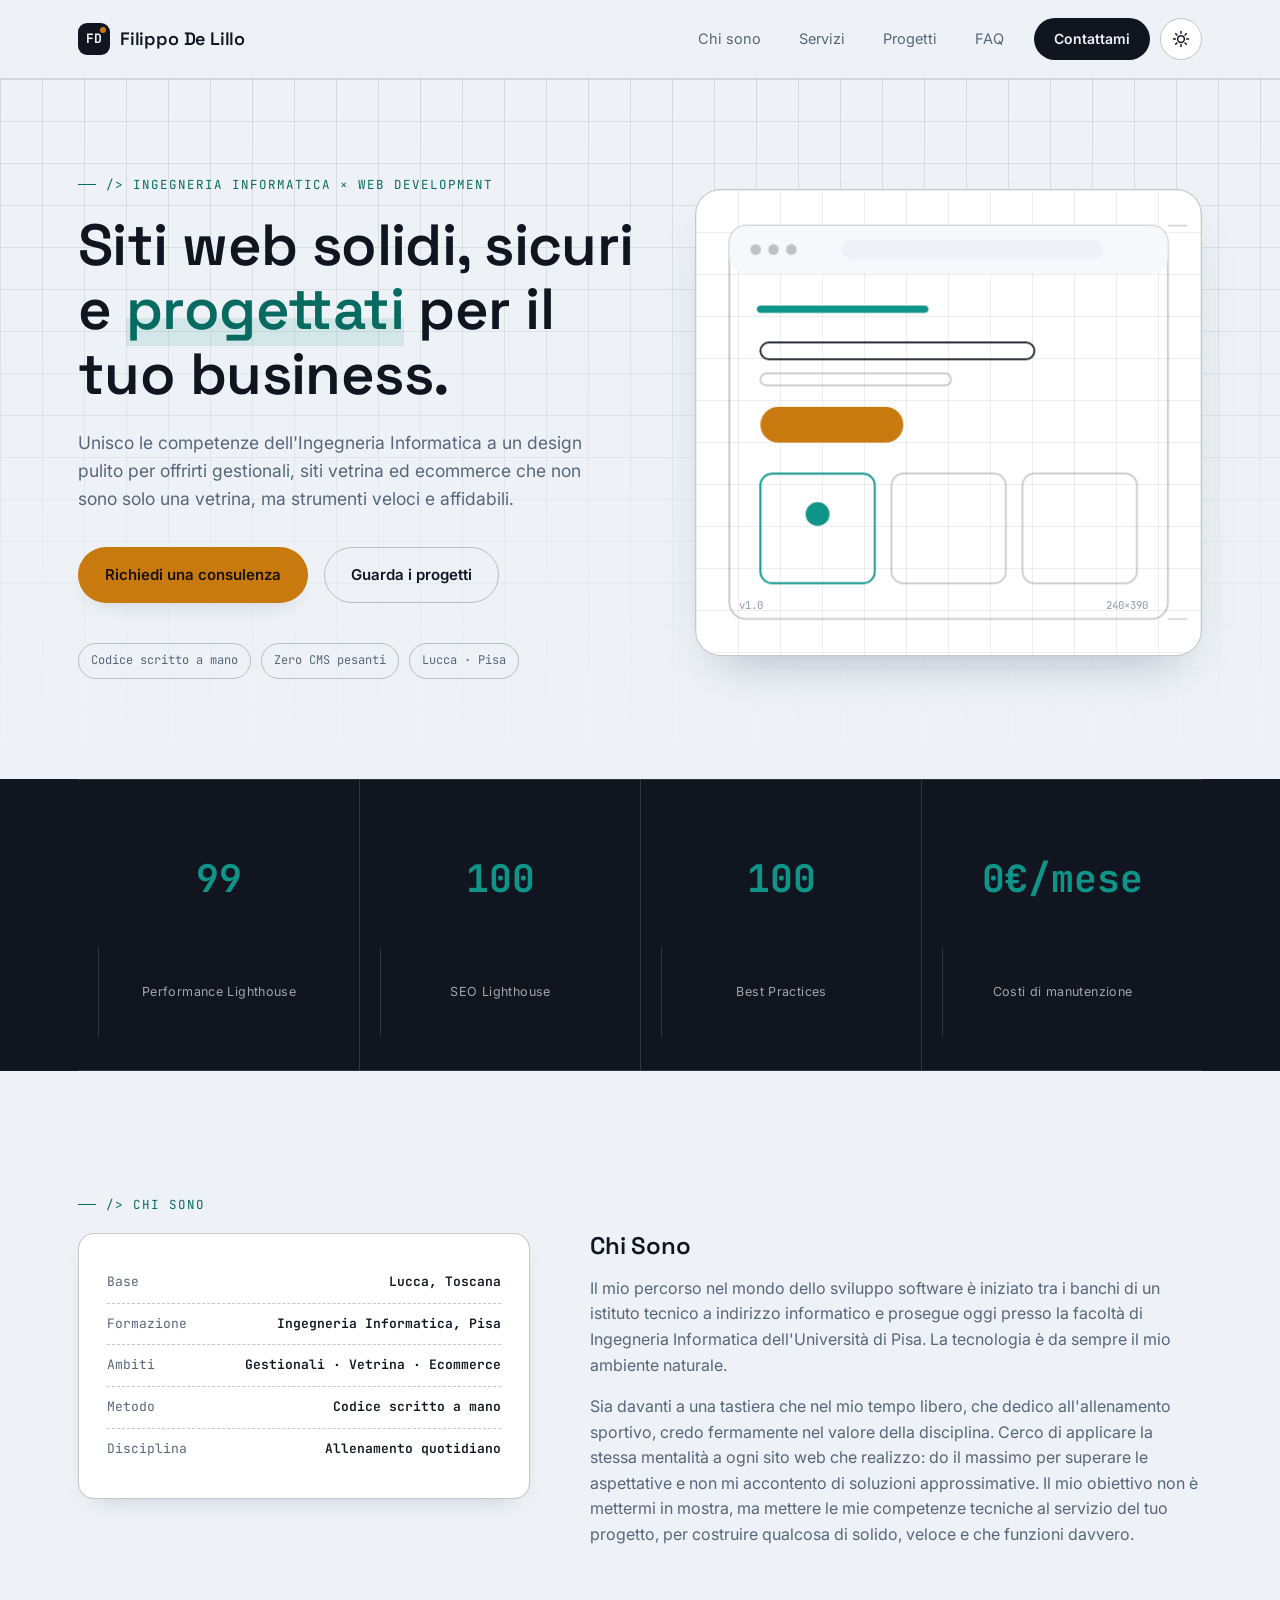
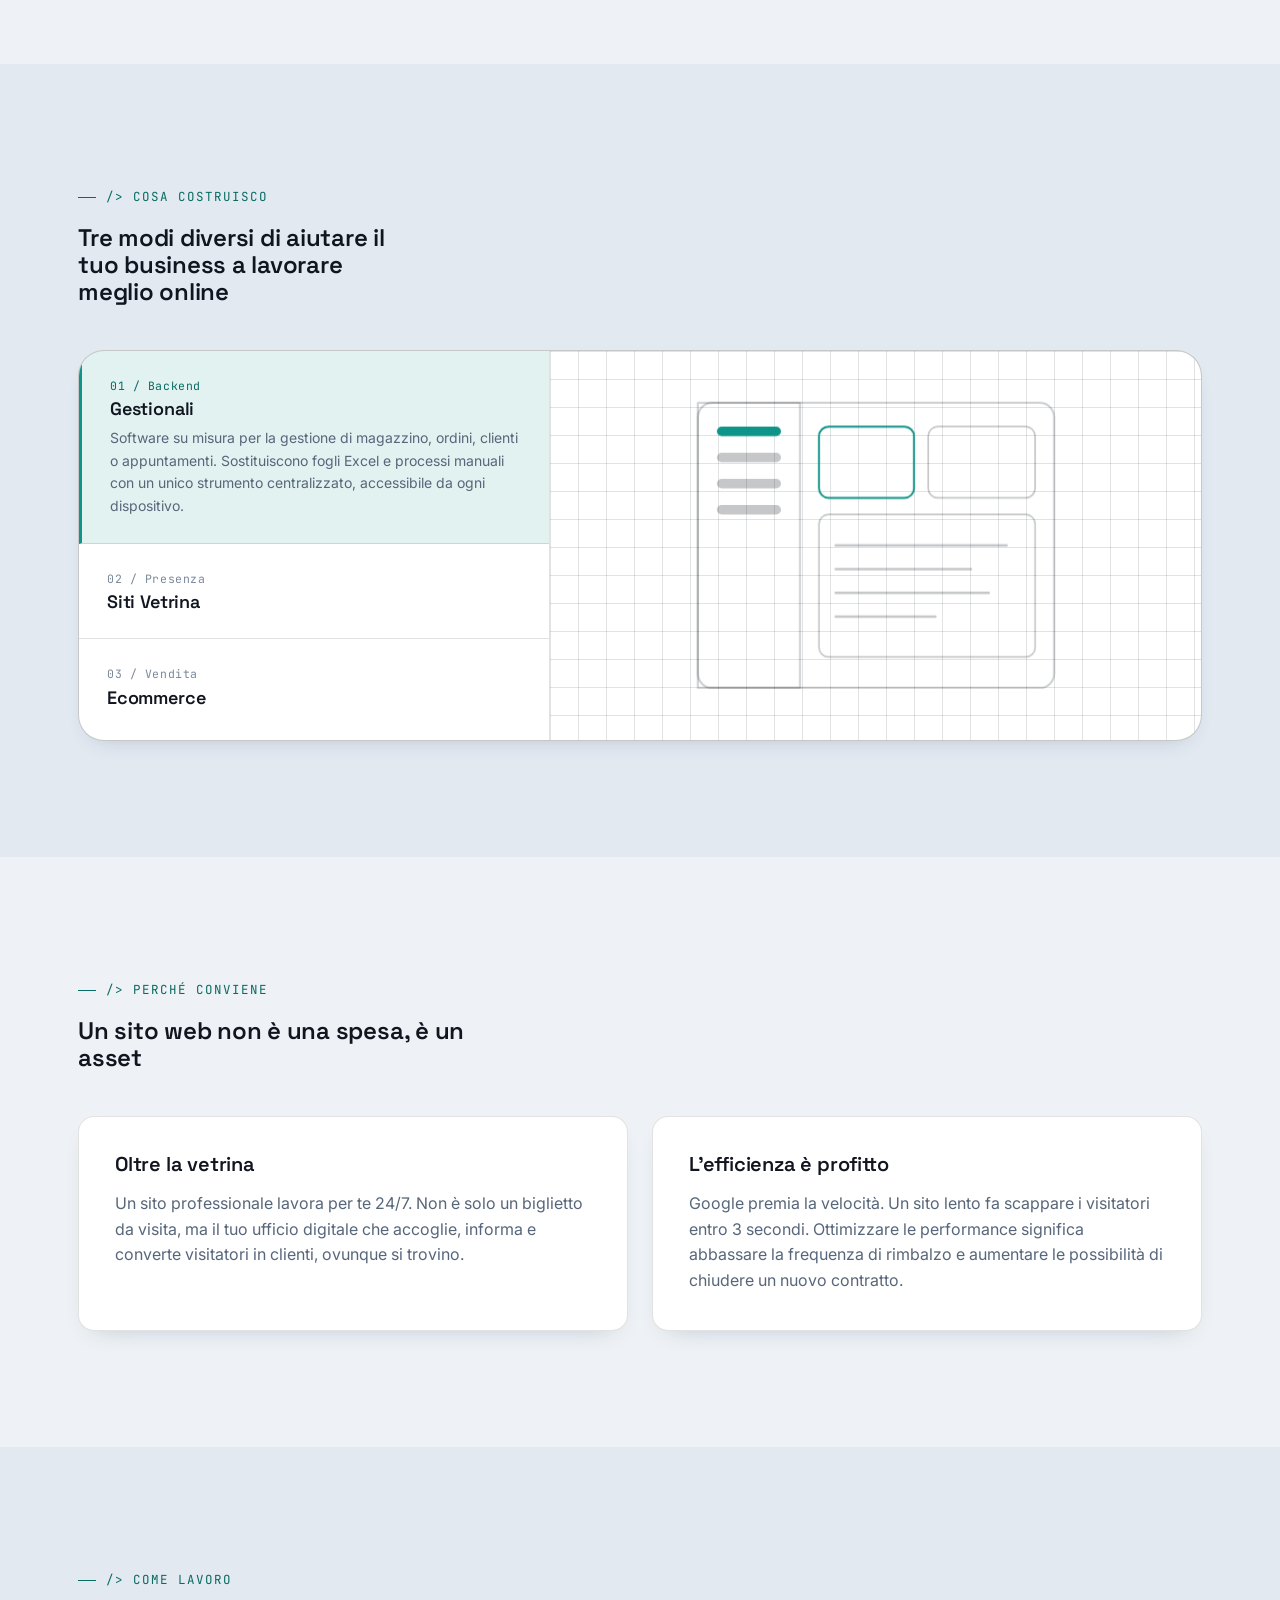
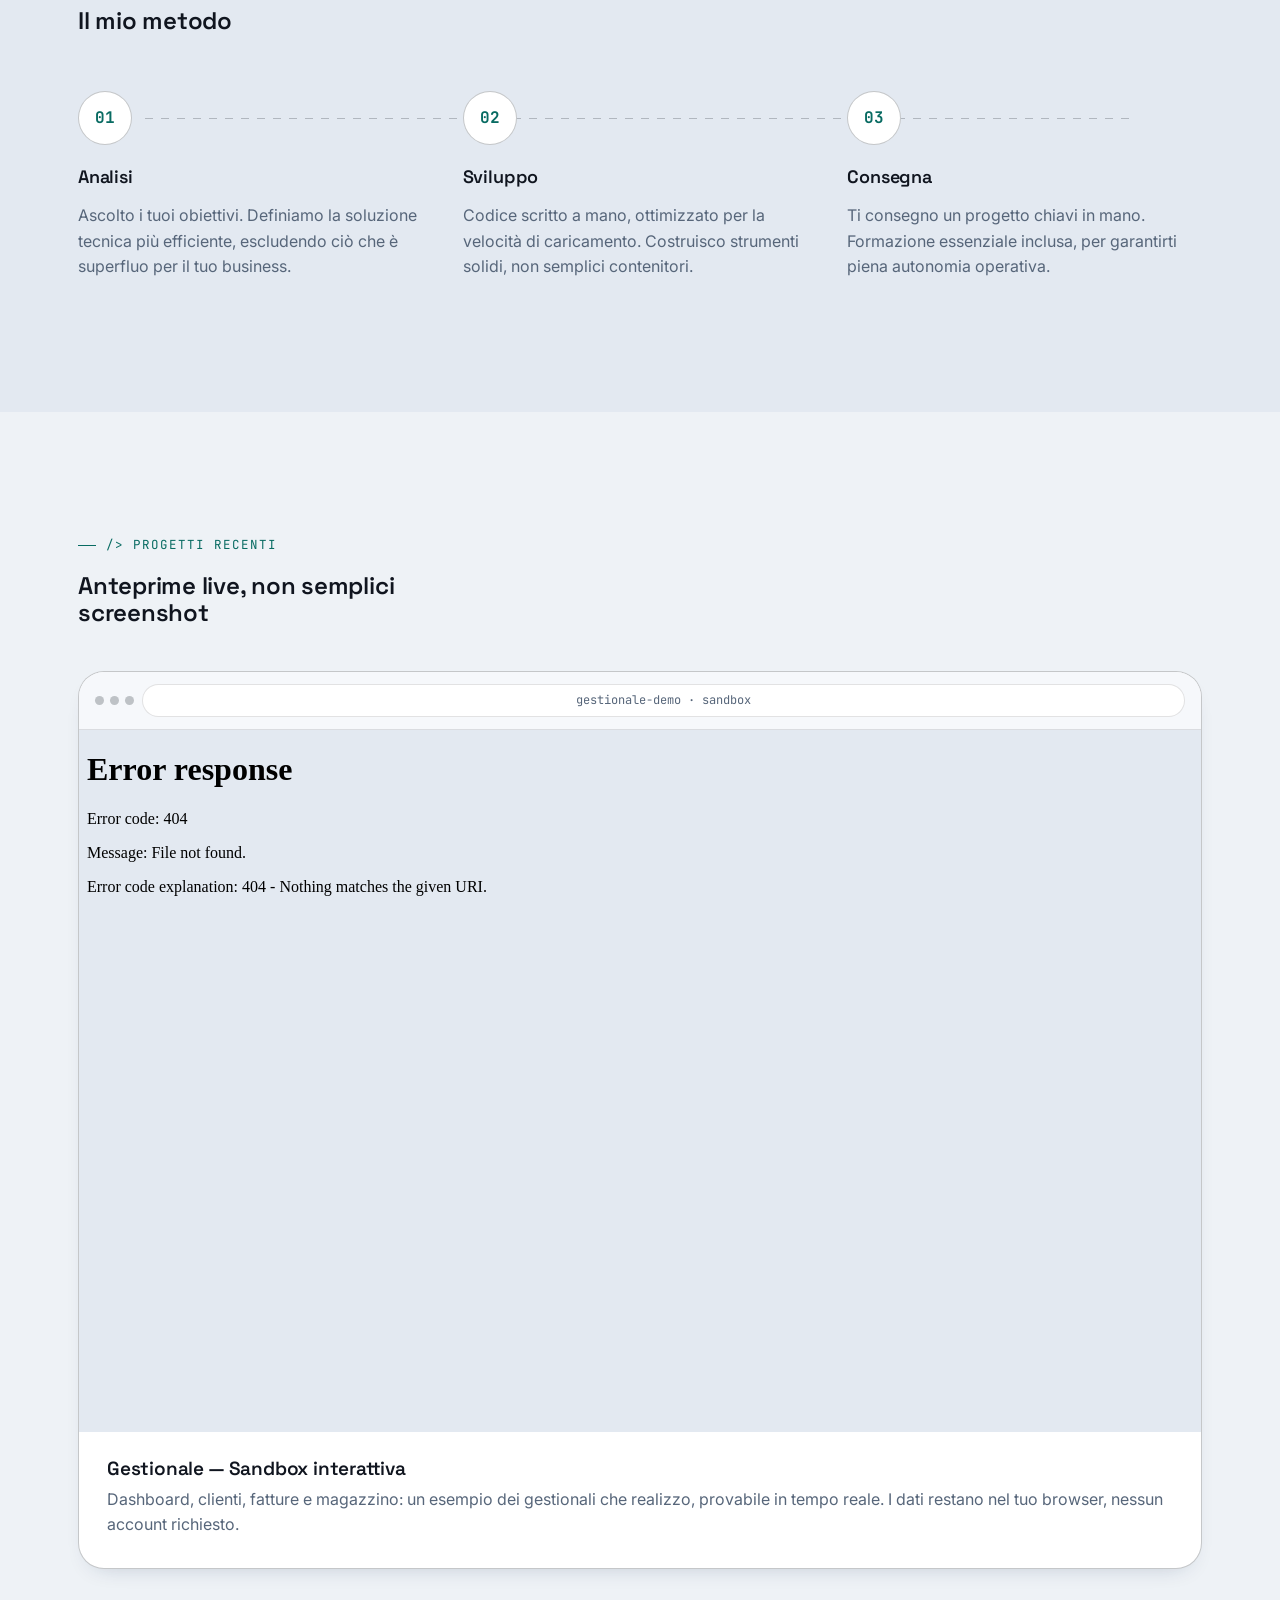
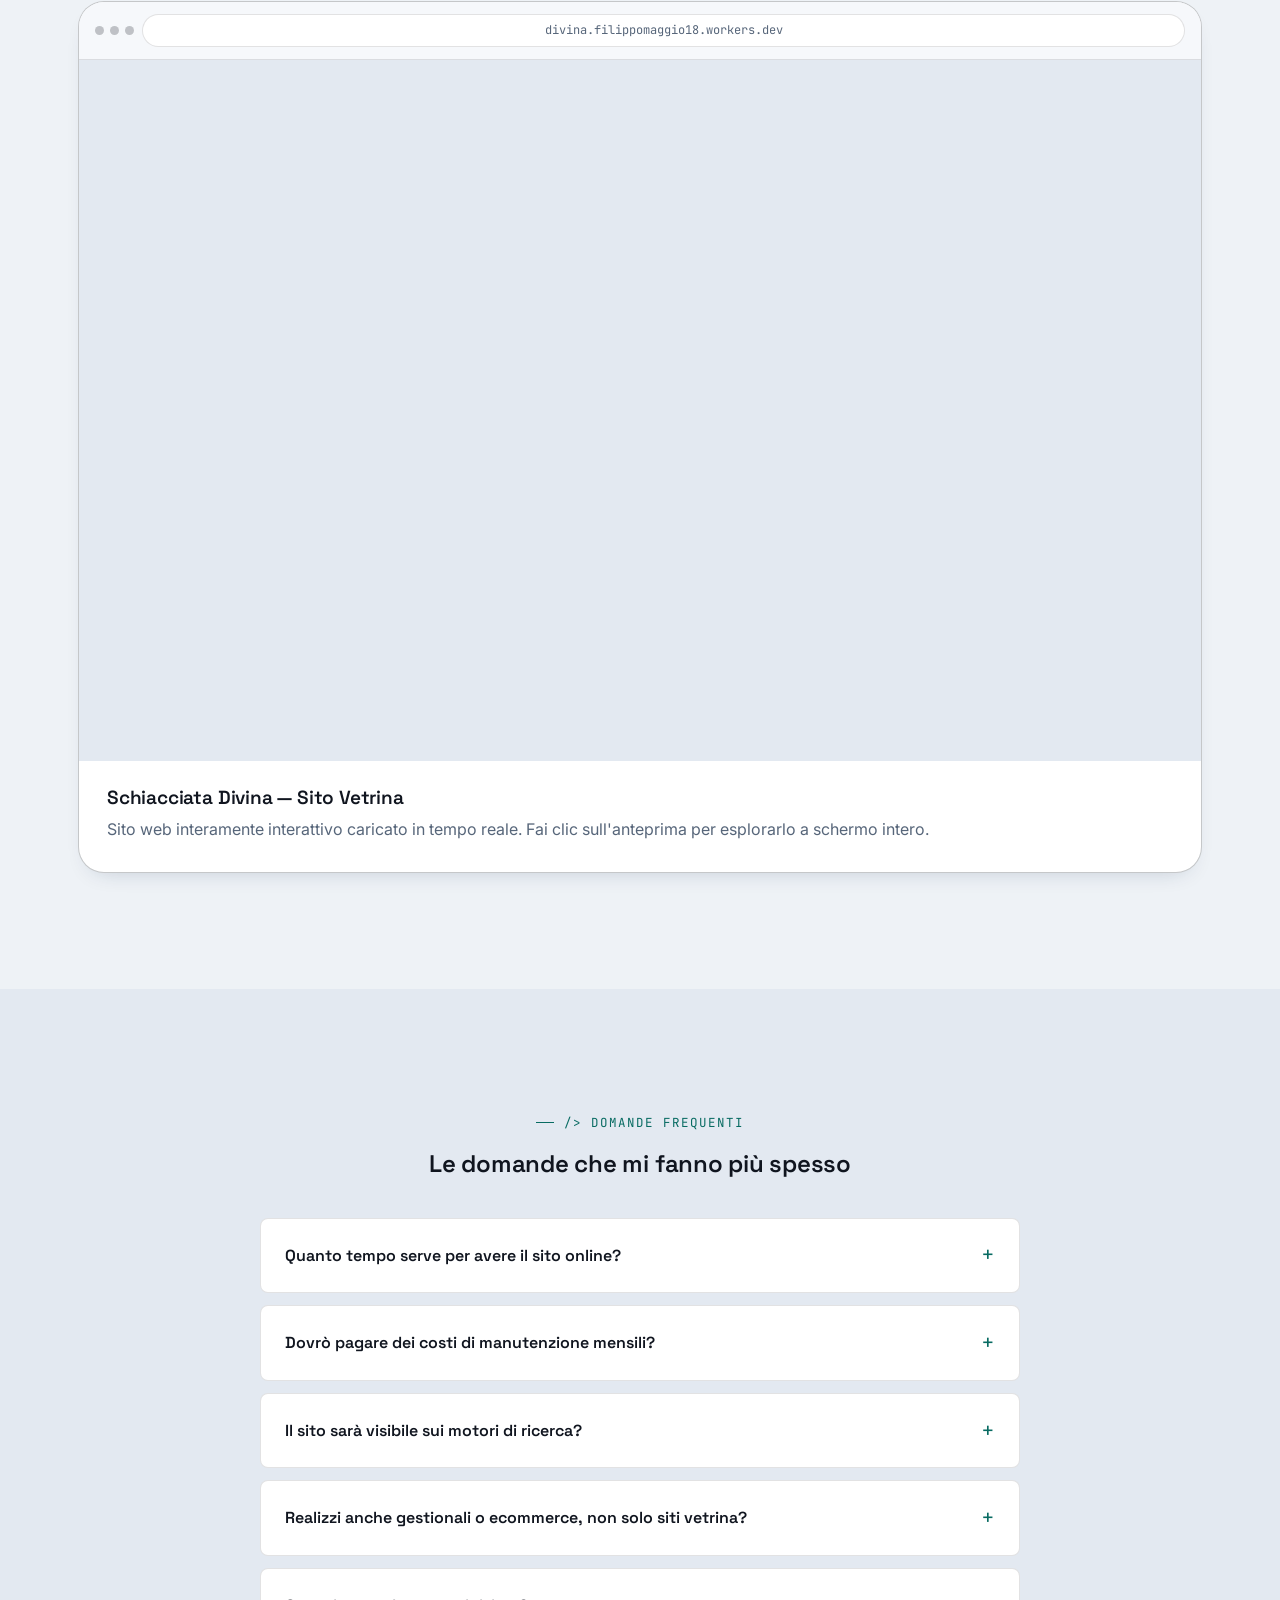
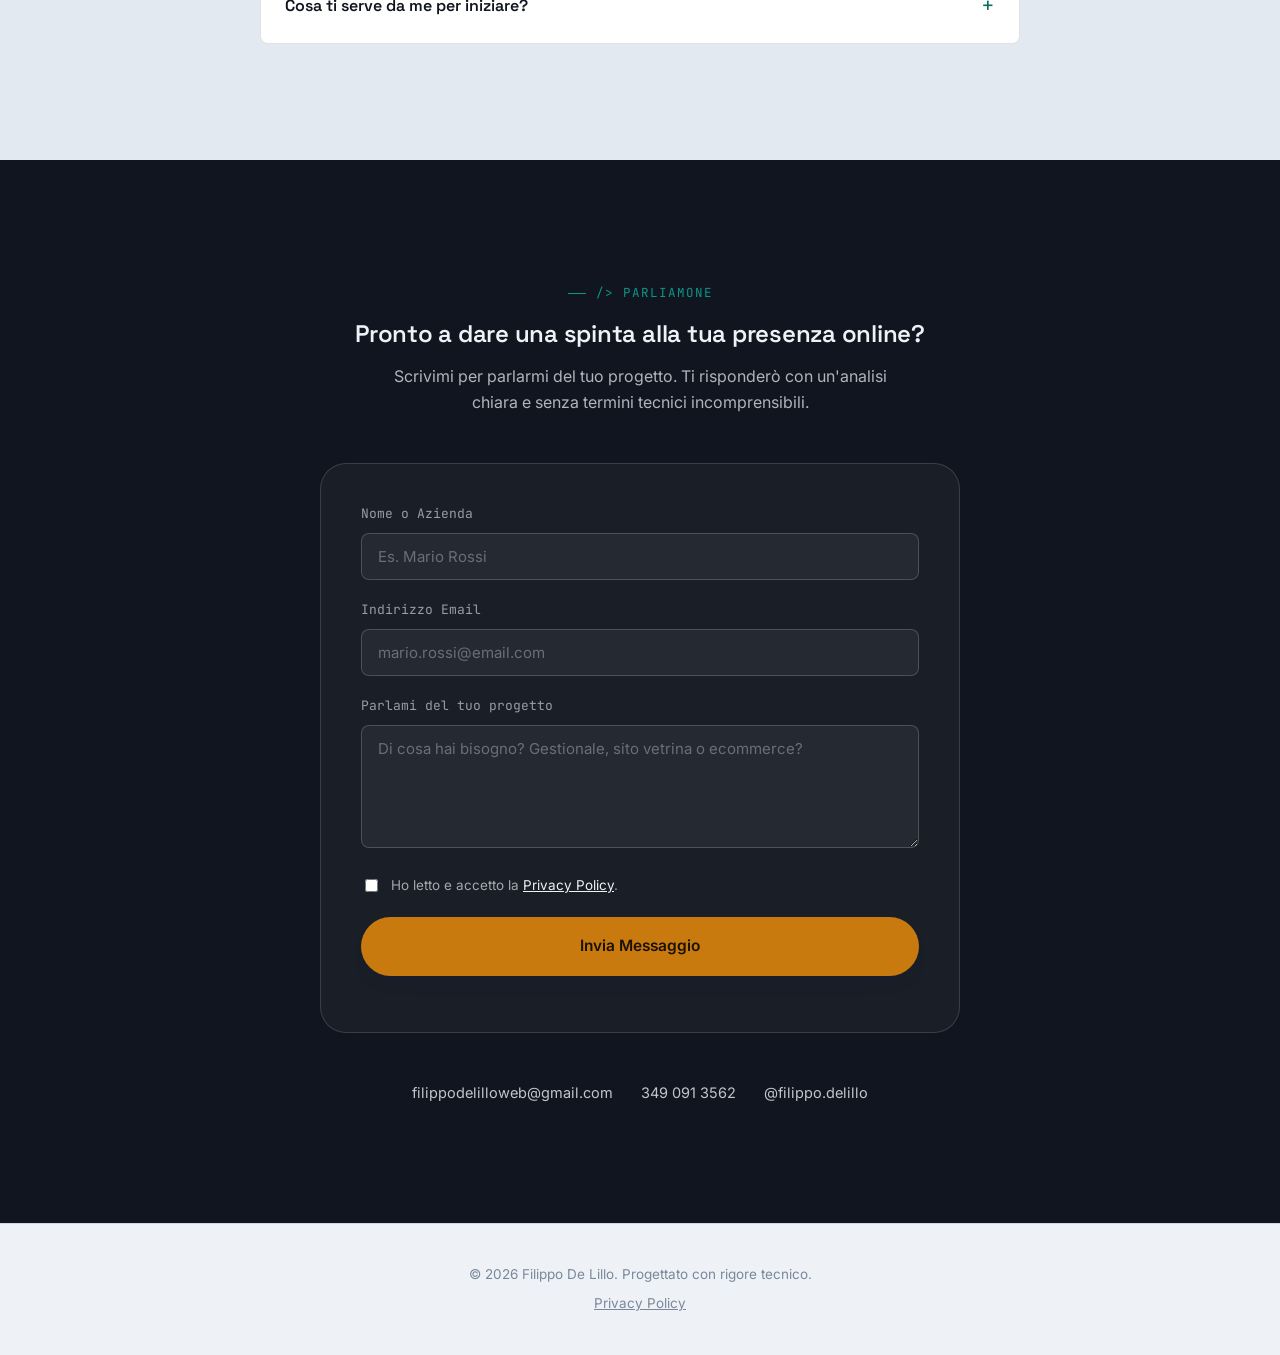
==== commit 1a21cfcd: "Add files via upload" ====
--- a/index.html
+++ b/index.html
@@ -315,6 +315,22 @@
                 <div class="portfolio-card hidden-scroll">
                     <div class="browser-chrome" aria-hidden="true">
                         <div class="dots"><span></span><span></span><span></span></div>
+                        <div class="url">gestionale-demo · sandbox</div>
+                    </div>
+                    <div class="portfolio-preview">
+                        <iframe src="sandbox/index.html" title="Sandbox interattiva: Gestionale demo" loading="lazy"></iframe>
+                        <a href="sandbox/index.html" target="_blank" rel="noopener noreferrer" class="portfolio-overlay" aria-label="Apri la sandbox interattiva del gestionale a schermo intero">
+                            <span>Prova la demo interattiva ↗</span>
+                        </a>
+                    </div>
+                    <div class="portfolio-info">
+                        <h3>Gestionale — Sandbox interattiva</h3>
+                        <p>Dashboard, clienti, fatture e magazzino: un esempio dei gestionali che realizzo, provabile in tempo reale. I dati restano nel tuo browser, nessun account richiesto.</p>
+                    </div>
+                </div>
+                <div class="portfolio-card hidden-scroll">
+                    <div class="browser-chrome" aria-hidden="true">
+                        <div class="dots"><span></span><span></span><span></span></div>
                         <div class="url">divina.filippomaggio18.workers.dev</div>
                     </div>
                     <div class="portfolio-preview">
